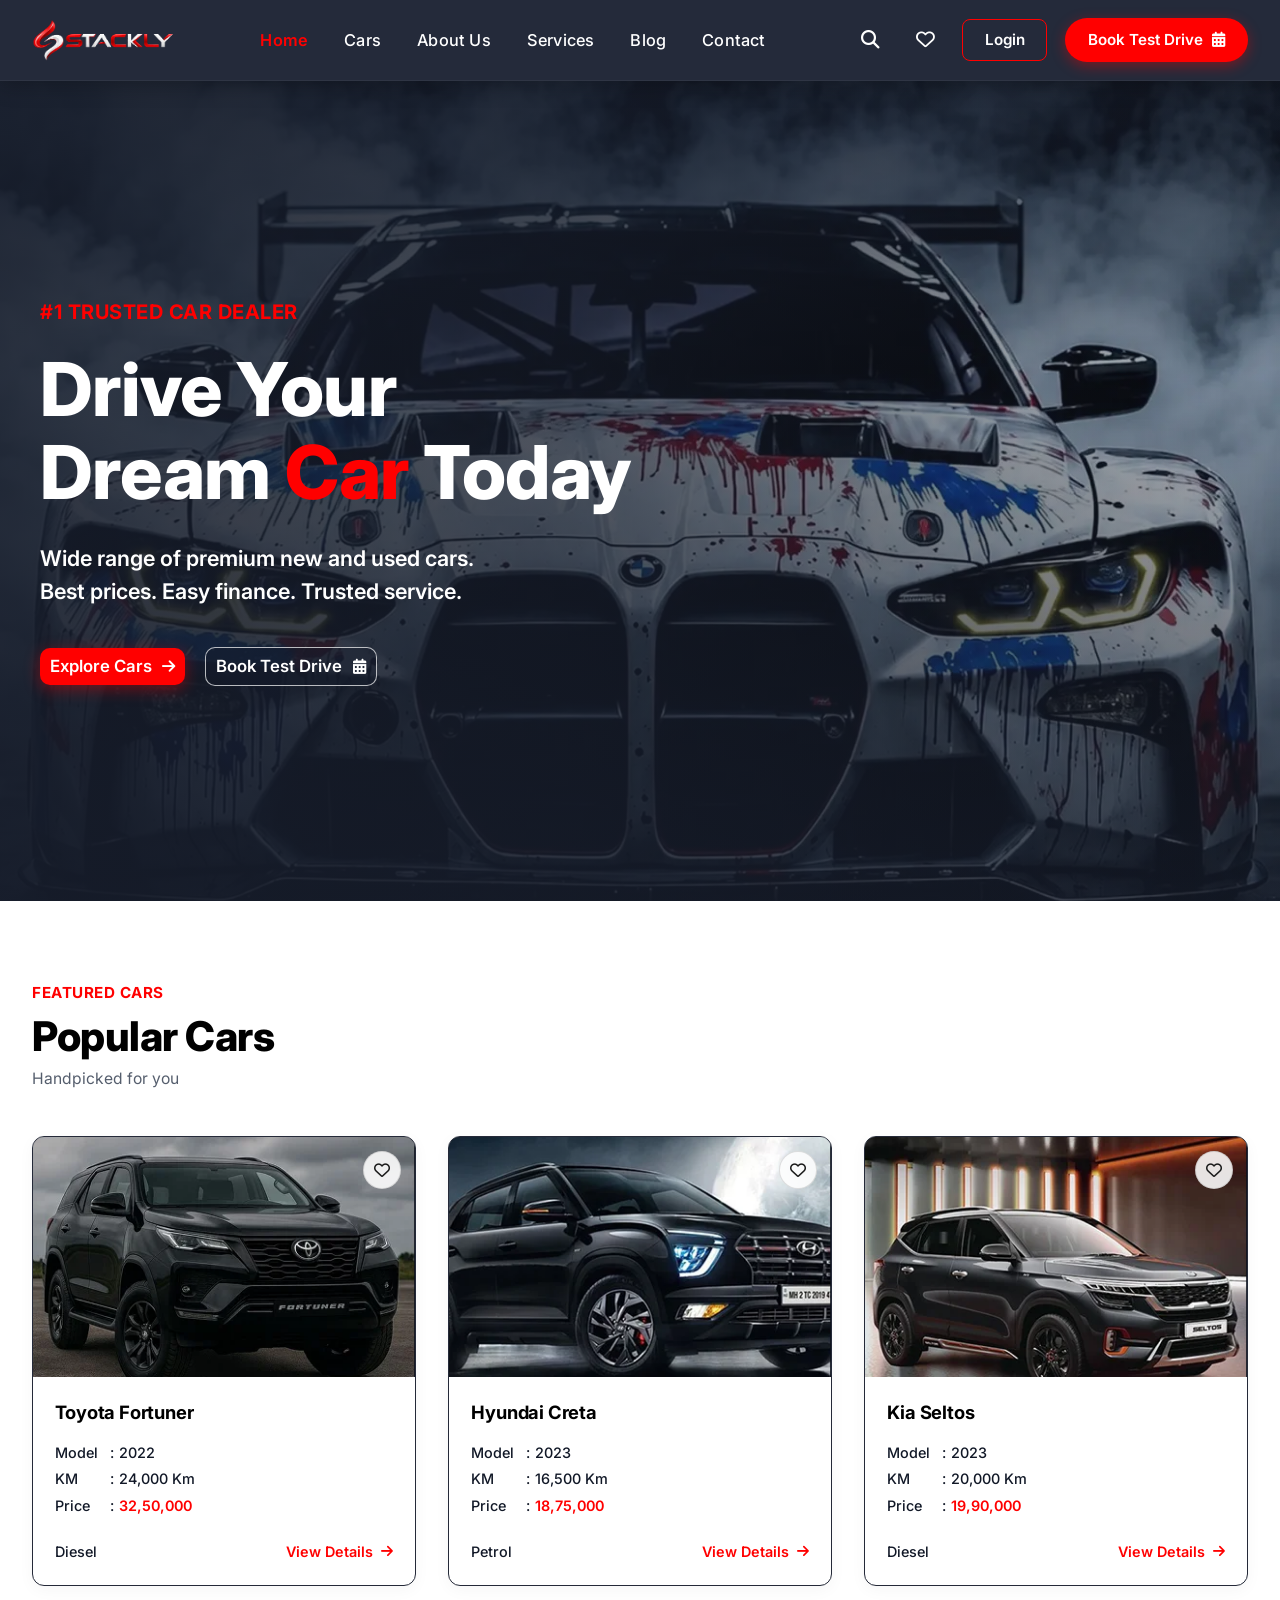
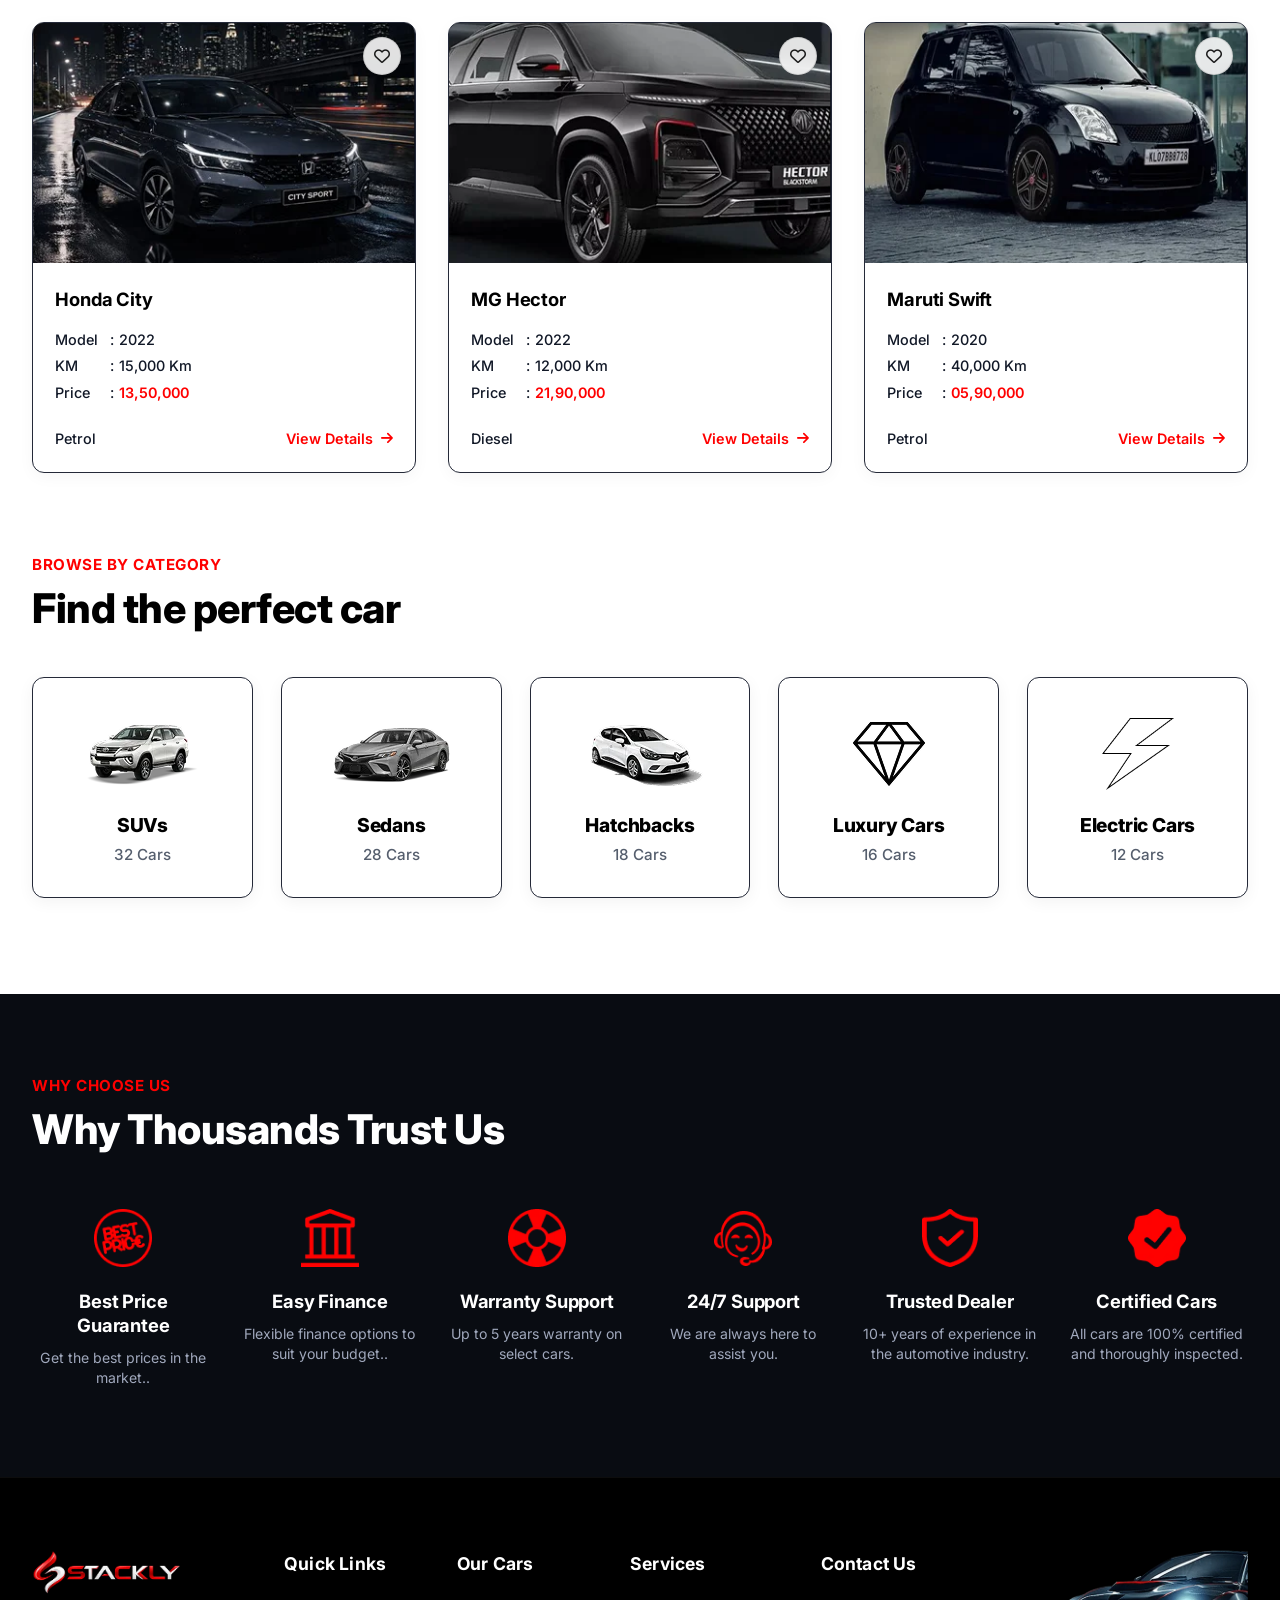
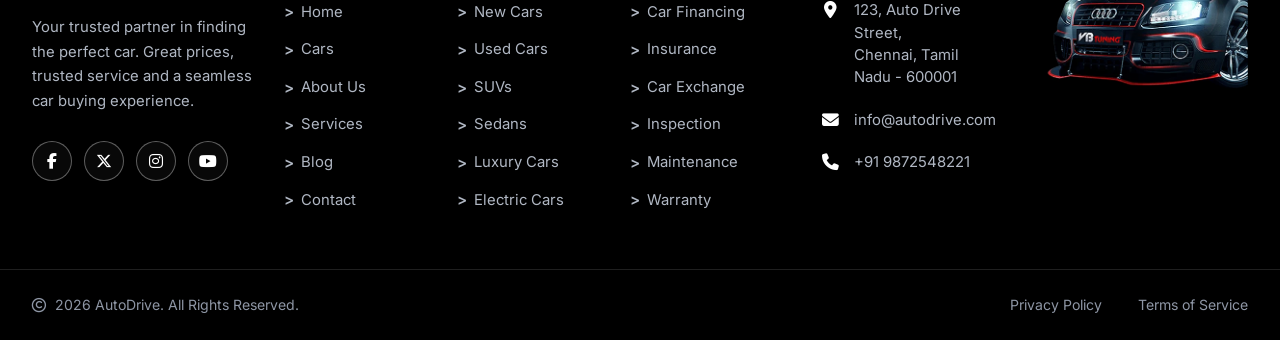
==== index.html @ cdbee38a "first commit" ====
<!doctype html>
<html lang="en">
  <head>
    <meta charset="UTF-8" />
    <meta name="viewport" content="width=device-width, initial-scale=1.0" />
    <title>Stackly Motors - Premium Automotive Dealership</title>
    <!-- Favicon -->
    <link rel="icon" type="image/webp" href="assets/images/stackly-logo.webp" />
    <!-- Google Fonts (Inter) -->
    <link rel="preconnect" href="https://fonts.googleapis.com" />
    <link rel="preconnect" href="https://fonts.gstatic.com" crossorigin />
    <link
      href="https://fonts.googleapis.com/css2?family=Inter:wght@300;400;500;600;700;800;900&display=swap"
      rel="stylesheet"
    />
    <!-- Font Awesome Icons -->
    <link
      rel="stylesheet"
      href="https://cdnjs.cloudflare.com/ajax/libs/font-awesome/6.7.2/css/all.min.css"
    />
    <!-- Stylesheet -->
    <link rel="stylesheet" href="assets/css/styles.css" />
  </head>
  <body data-page="home">
    <!-- Header Component Placeholder -->
    <div id="header-placeholder"></div>

    <!-- Main Content -->
    <main>
      <!-- Hero Section -->
      <section class="hero-section" id="hero">
        <div class="hero-overlay"></div>
        <div class="hero-container">
          <div class="hero-content">
            <span class="hero-tagline">#1 TRUSTED CAR DEALER</span>
            <h1 class="hero-title">
              Drive Your<br />
              Dream <span class="highlight-red">Car</span> Today
            </h1>
            <p class="hero-description">
              Wide range of premium new and used cars.<br />
              Best prices. Easy finance. Trusted service.
            </p>
            <div class="hero-actions">
              <a href="pages/cars.html" class="btn btn-hero-primary">
                <span>Explore Cars</span>
                <i class="fa-solid fa-arrow-right btn-arrow-icon"></i>
              </a>
              <a href="pages/contact.html" class="btn btn-hero-secondary">
                <span>Book Test Drive</span>
                <i class="fa-solid fa-calendar-days btn-calendar-icon"></i>
              </a>
            </div>
          </div>
        </div>
      </section>

      <!-- Popular Cars Section -->
      <section class="popular-cars-section" id="popular-cars">
        <div class="popular-cars-container">
          <div class="section-header">
            <span class="section-badge">FEATURED CARS</span>
            <h2 class="section-heading">Popular Cars</h2>
            <p class="section-subtext">Handpicked for you</p>
          </div>

          <div class="cars-grid">
            <!-- Card 1: Toyota Fortuner -->
            <article class="car-card">
              <div class="car-card-img-wrap">
                <img
                  src="assets/images/home/home-featured-cars-1.webp"
                  alt="Toyota Fortuner"
                  class="car-img"
                  loading="lazy"
                />
                <button
                  type="button"
                  class="wishlist-toggle-btn"
                  aria-label="Add Toyota Fortuner to wishlist"
                >
                  <i class="fa-regular fa-heart"></i>
                </button>
              </div>
              <div class="car-card-body">
                <h3 class="car-title">Toyota Fortuner</h3>
                <div class="car-specs">
                  <div class="spec-row">
                    <span class="spec-label">Model</span>
                    <span class="spec-colon">:</span>
                    <span class="spec-value">2022</span>
                  </div>
                  <div class="spec-row">
                    <span class="spec-label">KM</span>
                    <span class="spec-colon">:</span>
                    <span class="spec-value">24,000 Km</span>
                  </div>
                  <div class="spec-row">
                    <span class="spec-label">Price</span>
                    <span class="spec-colon">:</span>
                    <span class="spec-value price-highlight">32,50,000</span>
                  </div>
                </div>
                <div class="car-card-footer">
                  <span class="fuel-type">Diesel</span>
                  <a href="pages/cars.html" class="view-details-link">
                    <span>View Details</span>
                    <i class="fa-solid fa-arrow-right"></i>
                  </a>
                </div>
              </div>
            </article>

            <!-- Card 2: Hyundai Creta -->
            <article class="car-card">
              <div class="car-card-img-wrap">
                <img
                  src="assets/images/home/home-featured-cars-2.webp"
                  alt="Hyundai Creta"
                  class="car-img"
                  loading="lazy"
                />
                <button
                  type="button"
                  class="wishlist-toggle-btn"
                  aria-label="Add Hyundai Creta to wishlist"
                >
                  <i class="fa-regular fa-heart"></i>
                </button>
              </div>
              <div class="car-card-body">
                <h3 class="car-title">Hyundai Creta</h3>
                <div class="car-specs">
                  <div class="spec-row">
                    <span class="spec-label">Model</span>
                    <span class="spec-colon">:</span>
                    <span class="spec-value">2023</span>
                  </div>
                  <div class="spec-row">
                    <span class="spec-label">KM</span>
                    <span class="spec-colon">:</span>
                    <span class="spec-value">16,500 Km</span>
                  </div>
                  <div class="spec-row">
                    <span class="spec-label">Price</span>
                    <span class="spec-colon">:</span>
                    <span class="spec-value price-highlight">18,75,000</span>
                  </div>
                </div>
                <div class="car-card-footer">
                  <span class="fuel-type">Petrol</span>
                  <a href="pages/cars.html" class="view-details-link">
                    <span>View Details</span>
                    <i class="fa-solid fa-arrow-right"></i>
                  </a>
                </div>
              </div>
            </article>

            <!-- Card 3: Kia Seltos -->
            <article class="car-card">
              <div class="car-card-img-wrap">
                <img
                  src="assets/images/home/home-featured-cars-3.webp"
                  alt="Kia Seltos"
                  class="car-img"
                  loading="lazy"
                />
                <button
                  type="button"
                  class="wishlist-toggle-btn"
                  aria-label="Add Kia Seltos to wishlist"
                >
                  <i class="fa-regular fa-heart"></i>
                </button>
              </div>
              <div class="car-card-body">
                <h3 class="car-title">Kia Seltos</h3>
                <div class="car-specs">
                  <div class="spec-row">
                    <span class="spec-label">Model</span>
                    <span class="spec-colon">:</span>
                    <span class="spec-value">2023</span>
                  </div>
                  <div class="spec-row">
                    <span class="spec-label">KM</span>
                    <span class="spec-colon">:</span>
                    <span class="spec-value">20,000 Km</span>
                  </div>
                  <div class="spec-row">
                    <span class="spec-label">Price</span>
                    <span class="spec-colon">:</span>
                    <span class="spec-value price-highlight">19,90,000</span>
                  </div>
                </div>
                <div class="car-card-footer">
                  <span class="fuel-type">Diesel</span>
                  <a href="pages/cars.html" class="view-details-link">
                    <span>View Details</span>
                    <i class="fa-solid fa-arrow-right"></i>
                  </a>
                </div>
              </div>
            </article>

            <!-- Card 4: Honda City -->
            <article class="car-card">
              <div class="car-card-img-wrap">
                <img
                  src="assets/images/home/home-featured-cars-4.webp"
                  alt="Honda City"
                  class="car-img"
                  loading="lazy"
                />
                <button
                  type="button"
                  class="wishlist-toggle-btn"
                  aria-label="Add Honda City to wishlist"
                >
                  <i class="fa-regular fa-heart"></i>
                </button>
              </div>
              <div class="car-card-body">
                <h3 class="car-title">Honda City</h3>
                <div class="car-specs">
                  <div class="spec-row">
                    <span class="spec-label">Model</span>
                    <span class="spec-colon">:</span>
                    <span class="spec-value">2022</span>
                  </div>
                  <div class="spec-row">
                    <span class="spec-label">KM</span>
                    <span class="spec-colon">:</span>
                    <span class="spec-value">15,000 Km</span>
                  </div>
                  <div class="spec-row">
                    <span class="spec-label">Price</span>
                    <span class="spec-colon">:</span>
                    <span class="spec-value price-highlight">13,50,000</span>
                  </div>
                </div>
                <div class="car-card-footer">
                  <span class="fuel-type">Petrol</span>
                  <a href="pages/cars.html" class="view-details-link">
                    <span>View Details</span>
                    <i class="fa-solid fa-arrow-right"></i>
                  </a>
                </div>
              </div>
            </article>

            <!-- Card 5: MG Hector -->
            <article class="car-card">
              <div class="car-card-img-wrap">
                <img
                  src="assets/images/home/home-featured-cars-5.webp"
                  alt="MG Hector"
                  class="car-img"
                  loading="lazy"
                />
                <button
                  type="button"
                  class="wishlist-toggle-btn"
                  aria-label="Add MG Hector to wishlist"
                >
                  <i class="fa-regular fa-heart"></i>
                </button>
              </div>
              <div class="car-card-body">
                <h3 class="car-title">MG Hector</h3>
                <div class="car-specs">
                  <div class="spec-row">
                    <span class="spec-label">Model</span>
                    <span class="spec-colon">:</span>
                    <span class="spec-value">2022</span>
                  </div>
                  <div class="spec-row">
                    <span class="spec-label">KM</span>
                    <span class="spec-colon">:</span>
                    <span class="spec-value">12,000 Km</span>
                  </div>
                  <div class="spec-row">
                    <span class="spec-label">Price</span>
                    <span class="spec-colon">:</span>
                    <span class="spec-value price-highlight">21,90,000</span>
                  </div>
                </div>
                <div class="car-card-footer">
                  <span class="fuel-type">Diesel</span>
                  <a href="pages/cars.html" class="view-details-link">
                    <span>View Details</span>
                    <i class="fa-solid fa-arrow-right"></i>
                  </a>
                </div>
              </div>
            </article>

            <!-- Card 6: Maruti Swift -->
            <article class="car-card">
              <div class="car-card-img-wrap">
                <img
                  src="assets/images/home/home-featured-cars-6.webp"
                  alt="Maruti Swift"
                  class="car-img"
                  loading="lazy"
                />
                <button
                  type="button"
                  class="wishlist-toggle-btn"
                  aria-label="Add Maruti Swift to wishlist"
                >
                  <i class="fa-regular fa-heart"></i>
                </button>
              </div>
              <div class="car-card-body">
                <h3 class="car-title">Maruti Swift</h3>
                <div class="car-specs">
                  <div class="spec-row">
                    <span class="spec-label">Model</span>
                    <span class="spec-colon">:</span>
                    <span class="spec-value">2020</span>
                  </div>
                  <div class="spec-row">
                    <span class="spec-label">KM</span>
                    <span class="spec-colon">:</span>
                    <span class="spec-value">40,000 Km</span>
                  </div>
                  <div class="spec-row">
                    <span class="spec-label">Price</span>
                    <span class="spec-colon">:</span>
                    <span class="spec-value price-highlight">05,90,000</span>
                  </div>
                </div>
                <div class="car-card-footer">
                  <span class="fuel-type">Petrol</span>
                  <a href="pages/cars.html" class="view-details-link">
                    <span>View Details</span>
                    <i class="fa-solid fa-arrow-right"></i>
                  </a>
                </div>
              </div>
            </article>
          </div>
        </div>
      </section>

      <!-- Browse By Category Section -->
      <section class="categories-section" id="categories">
        <div class="categories-container">
          <div class="section-header">
            <span class="section-badge">BROWSE BY CATEGORY</span>
            <h2 class="section-heading">Find the perfect car</h2>
          </div>

          <div class="categories-grid">
            <!-- Category 1: SUVs -->
            <a href="pages/cars.html" class="category-card">
              <div class="category-img-wrap">
                <img
                  src="assets/images/home/home-browse-by-category-1.webp"
                  alt="SUVs"
                  class="category-img"
                  loading="lazy"
                />
              </div>
              <h3 class="category-name">SUVs</h3>
              <span class="category-count">32 Cars</span>
            </a>

            <!-- Category 2: Sedans -->
            <a href="pages/cars.html" class="category-card">
              <div class="category-img-wrap">
                <img
                  src="assets/images/home/home-browse-by-category-2.webp"
                  alt="Sedans"
                  class="category-img"
                  loading="lazy"
                />
              </div>
              <h3 class="category-name">Sedans</h3>
              <span class="category-count">28 Cars</span>
            </a>

            <!-- Category 3: Hatchbacks -->
            <a href="pages/cars.html" class="category-card">
              <div class="category-img-wrap">
                <img
                  src="assets/images/home/home-browse-by-category-3.webp"
                  alt="Hatchbacks"
                  class="category-img"
                  loading="lazy"
                />
              </div>
              <h3 class="category-name">Hatchbacks</h3>
              <span class="category-count">18 Cars</span>
            </a>

            <!-- Category 4: Luxury Cars -->
            <a href="pages/cars.html" class="category-card">
              <div class="category-img-wrap">
                <img
                  src="assets/images/home/home-browse-by-category-4.webp"
                  alt="Luxury Cars"
                  class="category-img"
                  loading="lazy"
                />
              </div>
              <h3 class="category-name">Luxury Cars</h3>
              <span class="category-count">16 Cars</span>
            </a>

            <!-- Category 5: Electric Cars -->
            <a href="pages/cars.html" class="category-card">
              <div class="category-img-wrap">
                <img
                  src="assets/images/home/home-browse-by-category-5.webp"
                  alt="Electric Cars"
                  class="category-img"
                  loading="lazy"
                />
              </div>
              <h3 class="category-name">Electric Cars</h3>
              <span class="category-count">12 Cars</span>
            </a>
          </div>
        </div>
      </section>

      <!-- Why Choose Us Section -->
      <section class="why-choose-us-section" id="why-choose-us">
        <div class="why-choose-us-container">
          <div class="section-header why-choose-header">
            <span class="section-badge-red">WHY CHOOSE US</span>
            <h2 class="section-heading-white">Why Thousands Trust Us</h2>
          </div>

          <div class="why-choose-grid">
            <!-- Feature 1: Best Price Guarantee -->
            <div class="why-choose-card">
              <div class="why-choose-icon-wrap">
                <img
                  src="assets/images/home/home-why-choose-us-1.webp"
                  alt="Best Price Guarantee"
                  class="why-choose-icon"
                  loading="lazy"
                />
              </div>
              <h3 class="why-choose-title">Best Price Guarantee</h3>
              <p class="why-choose-desc">Get the best prices in the market..</p>
            </div>

            <!-- Feature 2: Easy Finance -->
            <div class="why-choose-card">
              <div class="why-choose-icon-wrap">
                <img
                  src="assets/images/home/home-why-choose-us-2.webp"
                  alt="Easy Finance"
                  class="why-choose-icon"
                  loading="lazy"
                />
              </div>
              <h3 class="why-choose-title">Easy Finance</h3>
              <p class="why-choose-desc">
                Flexible finance options to suit your budget..
              </p>
            </div>

            <!-- Feature 3: Warranty Support -->
            <div class="why-choose-card">
              <div class="why-choose-icon-wrap">
                <img
                  src="assets/images/home/home-why-choose-us-3.webp"
                  alt="Warranty Support"
                  class="why-choose-icon"
                  loading="lazy"
                />
              </div>
              <h3 class="why-choose-title">Warranty Support</h3>
              <p class="why-choose-desc">
                Up to 5 years warranty on select cars.
              </p>
            </div>

            <!-- Feature 4: 24/7 Support -->
            <div class="why-choose-card">
              <div class="why-choose-icon-wrap">
                <img
                  src="assets/images/home/home-why-choose-us-4.webp"
                  alt="24/7 Support"
                  class="why-choose-icon"
                  loading="lazy"
                />
              </div>
              <h3 class="why-choose-title">24/7 Support</h3>
              <p class="why-choose-desc">We are always here to assist you.</p>
            </div>

            <!-- Feature 5: Trusted Dealer -->
            <div class="why-choose-card">
              <div class="why-choose-icon-wrap">
                <img
                  src="assets/images/home/home-why-choose-us-5.webp"
                  alt="Trusted Dealer"
                  class="why-choose-icon"
                  loading="lazy"
                />
              </div>
              <h3 class="why-choose-title">Trusted Dealer</h3>
              <p class="why-choose-desc">
                10+ years of experience in the automotive industry.
              </p>
            </div>

            <!-- Feature 6: Certified Cars -->
            <div class="why-choose-card">
              <div class="why-choose-icon-wrap">
                <img
                  src="assets/images/home/home-why-choose-us-6.webp"
                  alt="Certified Cars"
                  class="why-choose-icon"
                  loading="lazy"
                />
              </div>
              <h3 class="why-choose-title">Certified Cars</h3>
              <p class="why-choose-desc">
                All cars are 100% certified and thoroughly inspected.
              </p>
            </div>
          </div>
        </div>
      </section>
    </main>

    <!-- Footer Component Placeholder -->
    <div id="footer-placeholder"></div>

    <!-- Master Script -->
    <script src="assets/js/script.js"></script>
  </body>
</html>
---- assets/css/styles.css ----
@import url("https://fonts.googleapis.com/css2?family=Inter:wght@300;400;500;600;700;800;900&display=swap");
@import url("https://cdnjs.cloudflare.com/ajax/libs/font-awesome/6.7.2/css/all.min.css");

:root {
  --primary-red: #ff0000;
  --primary-red-hover: #e00000;
  --primary-red-glow: rgba(255, 0, 0, 0.4);
  --dark-blue: #242a3a;
  --dark-blue-deep: #191f2c;
  --dark-blue-light: #2e3549;
  --footer-bg: #000000;
  --text-white: #ffffff;
  --text-muted: #a0a8bc;
  --border-color: rgba(255, 255, 255, 0.1);
  --font-primary:
    "Inter", system-ui, -apple-system, BlinkMacSystemFont, "Segoe UI", Roboto,
    sans-serif;
  --header-height: 80px;
  --transition-speed: 0.25s;
  --container-max-width: 1440px;
}

/* --------------------------------------------------------------------------
   RESET & BASE STYLES
   -------------------------------------------------------------------------- */
*,
*::before,
*::after {
  margin: 0;
  padding: 0;
  box-sizing: border-box;
}

html {
  font-size: 16px;
  scroll-behavior: smooth;
}

body {
  font-family: var(--font-primary);
  background-color: var(--dark-blue);
  color: var(--text-white);
  line-height: 1.6;
  min-height: 100vh;
  display: flex;
  flex-direction: column;
  overflow-x: hidden;
  -webkit-font-smoothing: antialiased;
  -moz-osx-font-smoothing: grayscale;
}

main {
  flex: 1 0 auto;
}

a {
  text-decoration: none;
  color: inherit;
  transition:
    color var(--transition-speed) ease,
    background-color var(--transition-speed) ease,
    border-color var(--transition-speed) ease;
}

ul {
  list-style: none;
}

button {
  font-family: inherit;
  cursor: pointer;
  border: none;
  outline: none;
  background: transparent;
}

img {
  max-width: 100%;
  height: auto;
  display: block;
}

/* --------------------------------------------------------------------------
   HEADER COMPONENT
   -------------------------------------------------------------------------- */
.site-header {
  width: 100%;
  background-color: var(--dark-blue);
  position: sticky;
  top: 0;
  z-index: 1000;
  box-shadow: 0 4px 20px rgba(0, 0, 0, 0.25);
  border-bottom: 1px solid rgba(255, 255, 255, 0.05);
}

.header-container {
  max-width: var(--container-max-width);
  margin: 0 auto;
  height: var(--header-height);
  display: flex;
  align-items: center;
  justify-content: space-between;
  padding: 0 2rem;
  gap: 1.5rem;
}

/* Logo */
.header-logo {
  display: flex;
  align-items: center;
  flex-shrink: 0;
  transition: transform var(--transition-speed) ease;
}

.header-logo:hover {
  transform: scale(1.02);
}

.logo-img {
  height: 42px;
  width: auto;
  object-fit: contain;
}

/* Navigation Links */
.header-nav {
  display: flex;
  align-items: center;
  justify-content: center;
  flex: 1;
}

.nav-list {
  display: flex;
  align-items: center;
  gap: 2.25rem;
}

.nav-link {
  font-size: 1.02rem;
  font-weight: 500;
  color: var(--text-white);
  position: relative;
  padding: 0.5rem 0;
  letter-spacing: 0.2px;
}

.nav-link:hover {
  color: var(--primary-red);
}

.nav-link.active {
  color: var(--primary-red);
  font-weight: 600;
}

/* Header Actions */
.header-actions {
  display: flex;
  align-items: center;
  gap: 1.1rem;
  flex-shrink: 0;
}

/* Icon Buttons (Search & Wishlist) */
.action-icon-btn {
  display: inline-flex;
  align-items: center;
  justify-content: center;
  width: 38px;
  height: 38px;
  font-size: 1.15rem;
  color: var(--text-white);
  border-radius: 50%;
  transition:
    color var(--transition-speed) ease,
    transform var(--transition-speed) ease;
}

.action-icon-btn:hover {
  color: var(--primary-red);
  transform: translateY(-1px);
}

/* Common Buttons */
.btn {
  display: inline-flex;
  align-items: center;
  justify-content: center;
  font-size: 0.95rem;
  font-weight: 600;
  border-radius: 8px;
  padding: 0.55rem 1.4rem;
  transition: all var(--transition-speed) ease;
  white-space: nowrap;
}

/* Outline Login Button */
.btn-outline-login {
  color: var(--text-white);
  background: transparent;
  border: 1.5px solid var(--primary-red);
  border-radius: 8px;
  padding: 0.5rem 1.35rem;
}

.btn-outline-login:hover {
  background-color: var(--primary-red);
  color: var(--text-white);
  box-shadow: 0 4px 14px var(--primary-red-glow);
  transform: translateY(-1px);
}

/* Primary Book Test Drive Button in Header */
.btn-primary-drive {
  background-color: var(--primary-red);
  color: var(--text-white);
  border-radius: 50px;
  padding: 0.62rem 1.45rem;
  gap: 0.55rem;
  box-shadow: 0 4px 14px var(--primary-red-glow);
}

.btn-primary-drive:hover {
  background-color: var(--primary-red-hover);
  box-shadow: 0 6px 18px var(--primary-red-glow);
  transform: translateY(-1px);
}

.btn-calendar-icon,
.btn-arrow-icon {
  flex-shrink: 0;
  display: inline-flex;
  align-items: center;
  justify-content: center;
  font-size: 0.95rem;
  line-height: 1;
  transition: transform var(--transition-speed) ease;
}

/* Mobile Menu Hamburger Toggle */
.mobile-menu-toggle {
  display: none;
  flex-direction: column;
  justify-content: space-between;
  width: 28px;
  height: 20px;
  cursor: pointer;
  z-index: 1001;
}

.mobile-menu-toggle .bar {
  width: 100%;
  height: 3px;
  background-color: var(--text-white);
  border-radius: 3px;
  transition: all var(--transition-speed) ease;
}

.mobile-menu-toggle.active .bar:nth-child(1) {
  transform: translateY(8.5px) rotate(45deg);
  background-color: var(--primary-red);
}

.mobile-menu-toggle.active .bar:nth-child(2) {
  opacity: 0;
}

.mobile-menu-toggle.active .bar:nth-child(3) {
  transform: translateY(-8.5px) rotate(-45deg);
  background-color: var(--primary-red);
}

/* --------------------------------------------------------------------------
   HERO SECTION
   -------------------------------------------------------------------------- */
.hero-section {
  position: relative;
  min-height: calc(100vh - var(--header-height));
  display: flex;
  align-items: center;
  background-image: url("../images/home/home-hero-banner-image.webp");
  background-size: cover;
  background-position: center center;
  background-repeat: no-repeat;
  padding: 4.5rem 0;
  overflow: hidden;
}

.hero-overlay {
  position: absolute;
  top: 0;
  left: 0;
  width: 100%;
  height: 100%;
  background:
    linear-gradient(
      90deg,
      rgba(22, 28, 42, 0.88) 0%,
      rgba(22, 28, 42, 0.72) 45%,
      rgba(22, 28, 42, 0.45) 75%,
      rgba(22, 28, 42, 0.3) 100%
    ),
    linear-gradient(
      180deg,
      rgba(22, 28, 42, 0.65) 0%,
      transparent 35%,
      rgba(22, 28, 42, 0.7) 100%
    );
  pointer-events: none;
  z-index: 1;
}

.hero-container {
  max-width: var(--container-max-width);
  margin: 0 auto;
  padding: 0 2.5rem;
  width: 100%;
  position: relative;
  z-index: 2;
}

.hero-content {
  max-width: 780px;
  display: flex;
  flex-direction: column;
  align-items: flex-start;
}

.hero-tagline {
  display: inline-block;
  color: var(--primary-red);
  font-size: 20px;
  font-weight: 700;
  letter-spacing: 0.5px;
  text-transform: uppercase;
  margin-bottom: 1.25rem;
}

.hero-title {
  font-size: clamp(2.8rem, 5.8vw, 4.85rem);
  font-weight: 800;
  line-height: 1.12;
  color: var(--text-white);
  margin-bottom: 1.75rem;
  letter-spacing: -0.5px;
}

.hero-title .highlight-red {
  color: var(--primary-red);
}

.hero-description {
  font-size: clamp(1.1rem, 1.8vw, 1.35rem);
  font-weight: 600;
  color: var(--text-white);
  line-height: 1.5;
  margin-bottom: 2.5rem;
}

.hero-actions {
  display: flex;
  align-items: center;
  flex-wrap: wrap;
  gap: 1.25rem;
}

/* Hero Action Buttons */
.btn-hero-primary {
  background-color: var(--primary-red);
  color: var(--text-white);
  border-radius: 10px;
  padding: 5px 10px;
  font-size: 1.05rem;
  font-weight: 600;
  gap: 0.65rem;
  box-shadow: 0 4px 16px var(--primary-red-glow);
  transition: all var(--transition-speed) ease;
}

.btn-hero-primary:hover {
  background-color: var(--primary-red-hover);
  box-shadow: 0 6px 22px var(--primary-red-glow);
  transform: translateY(-2px);
}

.btn-hero-secondary {
  background-color: rgba(22, 28, 42, 0.45);
  color: var(--text-white);
  border: 1.5px solid rgba(255, 255, 255, 0.7);
  border-radius: 10px;
  padding: 5px 10px;
  font-size: 1.05rem;
  font-weight: 600;
  gap: 0.65rem;
  transition: all var(--transition-speed) ease;
}

.btn-hero-secondary:hover {
  background-color: rgba(255, 255, 255, 0.12);
  border-color: var(--text-white);
  transform: translateY(-2px);
  box-shadow: 0 4px 18px rgba(0, 0, 0, 0.35);
}

.btn-hero-primary:hover .btn-arrow-icon {
  transform: translateX(3px);
}

.btn-hero-secondary:hover .btn-calendar-icon {
  transform: scale(1.08);
}

/* --------------------------------------------------------------------------
   POPULAR CARS (FEATURED) SECTION
   -------------------------------------------------------------------------- */
.popular-cars-section {
  width: 100%;
  background-color: #ffffff;
  color: #111827;
  padding: 5rem 0 3.5rem;
  position: relative;
}

.popular-cars-container {
  max-width: var(--container-max-width);
  margin: 0 auto;
  padding: 0 2rem;
  width: 100%;
}

.section-header {
  margin-bottom: 2.75rem;
}

.section-badge {
  display: block;
  color: var(--primary-red);
  font-size: 0.95rem;
  font-weight: 700;
  letter-spacing: 0.5px;
  text-transform: uppercase;
  margin-bottom: 0.4rem;
}

.section-heading {
  font-size: clamp(2rem, 3.2vw, 2.65rem);
  font-weight: 800;
  color: #000000;
  line-height: 1.2;
  margin-bottom: 0.35rem;
  letter-spacing: -0.5px;
}

.section-subtext {
  font-size: 0.98rem;
  color: #555e6d;
  font-weight: 400;
}

/* Cars Grid */
.cars-grid {
  display: grid;
  grid-template-columns: repeat(3, 1fr);
  gap: 2.25rem 2rem;
  align-items: stretch;
}

/* Car Card */
.car-card {
  background-color: #ffffff;
  border: 1px solid #242938;
  border-radius: 12px;
  overflow: hidden;
  display: flex;
  flex-direction: column;
  box-shadow: 0 4px 16px rgba(0, 0, 0, 0.04);
  transition:
    transform var(--transition-speed) ease,
    box-shadow var(--transition-speed) ease,
    border-color var(--transition-speed) ease;
}

.car-card:hover {
  transform: translateY(-4px);
  box-shadow: 0 14px 30px rgba(0, 0, 0, 0.12);
  border-color: #000000;
}

/* Card Image Wrapper */
.car-card-img-wrap {
  position: relative;
  width: 100%;
  height: 240px;
  background-color: #0d121d;
  overflow: hidden;
}

.car-img {
  width: 100%;
  height: 100%;
  object-fit: cover;
  transition: transform 0.45s ease;
}

.car-card:hover .car-img {
  transform: scale(1.04);
}

/* Wishlist Toggle Button */
.wishlist-toggle-btn {
  position: absolute;
  top: 14px;
  right: 14px;
  width: 38px;
  height: 38px;
  border-radius: 50%;
  background: rgba(255, 255, 255, 0.88);
  backdrop-filter: blur(6px);
  -webkit-backdrop-filter: blur(6px);
  border: 1px solid rgba(0, 0, 0, 0.12);
  color: #1a1a1a;
  display: inline-flex;
  align-items: center;
  justify-content: center;
  font-size: 1rem;
  cursor: pointer;
  z-index: 5;
  transition: all var(--transition-speed) ease;
}

.wishlist-toggle-btn:hover {
  background: #ffffff;
  color: var(--primary-red);
  transform: scale(1.1);
  box-shadow: 0 4px 12px rgba(0, 0, 0, 0.18);
}

.wishlist-toggle-btn.active {
  background: #ffffff;
  color: var(--primary-red);
}

.wishlist-toggle-btn.active i {
  font-weight: 900;
}

/* Card Body */
.car-card-body {
  padding: 1.35rem 1.4rem 1.4rem;
  display: flex;
  flex-direction: column;
  flex: 1;
}

.car-title {
  font-size: 1.15rem;
  font-weight: 700;
  color: #000000;
  margin-bottom: 0.95rem;
  letter-spacing: -0.2px;
}

/* Car Specs List */
.car-specs {
  display: flex;
  flex-direction: column;
  gap: 0.4rem;
  margin-bottom: 1.15rem;
}

.spec-row {
  display: grid;
  grid-template-columns: 50px 14px 1fr;
  align-items: center;
  font-size: 0.9rem;
  line-height: 1.4;
}

.spec-label {
  color: #111827;
  font-weight: 500;
}

.spec-colon {
  color: #111827;
  font-weight: 500;
  text-align: center;
}

.spec-value {
  color: #111827;
  font-weight: 500;
}

.spec-value.price-highlight {
  color: var(--primary-red);
  font-weight: 600;
}

/* Card Footer (Fuel & Details Link) */
.car-card-footer {
  margin-top: auto;
  display: flex;
  align-items: center;
  justify-content: space-between;
  padding-top: 0.35rem;
}

.fuel-type {
  font-size: 0.9rem;
  font-weight: 500;
  color: #111827;
}

.view-details-link {
  display: inline-flex;
  align-items: center;
  gap: 0.45rem;
  color: var(--primary-red);
  font-size: 0.9rem;
  font-weight: 600;
  transition: all var(--transition-speed) ease;
}

.view-details-link i {
  font-size: 0.85rem;
  transition: transform var(--transition-speed) ease;
}

.view-details-link:hover {
  color: var(--primary-red-hover);
}

.view-details-link:hover i {
  transform: translateX(3px);
}

/* --------------------------------------------------------------------------
   BROWSE BY CATEGORY SECTION
   -------------------------------------------------------------------------- */
.categories-section {
  width: 100%;
  background-color: #ffffff;
  color: #111827;
  padding: 1.5rem 0 6rem;
  position: relative;
}

.categories-container {
  max-width: var(--container-max-width);
  margin: 0 auto;
  padding: 0 2rem;
  width: 100%;
}

.categories-grid {
  display: grid;
  grid-template-columns: repeat(5, 1fr);
  gap: 1.75rem;
  align-items: stretch;
}

.category-card {
  background-color: #ffffff;
  border: 1.5px solid #242938;
  border-radius: 12px;
  padding: 2.25rem 1.25rem 1.85rem;
  display: flex;
  flex-direction: column;
  align-items: center;
  justify-content: center;
  text-align: center;
  box-shadow: 0 4px 16px rgba(0, 0, 0, 0.05);
  transition:
    transform var(--transition-speed) ease,
    box-shadow var(--transition-speed) ease,
    border-color var(--transition-speed) ease;
  cursor: pointer;
  text-decoration: none;
}

.category-card:hover {
  transform: translateY(-5px);
  box-shadow: 0 14px 28px rgba(0, 0, 0, 0.12);
  border-color: var(--primary-red);
}

.category-img-wrap {
  width: 100%;
  height: 80px;
  display: flex;
  align-items: center;
  justify-content: center;
  margin-bottom: 1.25rem;
}

.category-img {
  max-width: 100%;
  max-height: 100%;
  object-fit: contain;
  transition: transform 0.35s ease;
}

.category-card:hover .category-img {
  transform: scale(1.08);
}

.category-name {
  font-size: 1.2rem;
  font-weight: 800;
  color: #000000;
  margin-bottom: 0.35rem;
  letter-spacing: -0.2px;
  line-height: 1.2;
  transition: color var(--transition-speed) ease;
}

.category-card:hover .category-name {
  color: var(--primary-red);
}

.category-count {
  font-size: 0.95rem;
  font-weight: 500;
  color: #555e6d;
}

/* --------------------------------------------------------------------------
   WHY CHOOSE US SECTION
   -------------------------------------------------------------------------- */
.why-choose-us-section {
  width: 100%;
  background-color: #090c12;
  color: var(--text-white);
  padding: 5rem 0 5.5rem;
  position: relative;
}

.why-choose-us-container {
  max-width: var(--container-max-width);
  margin: 0 auto;
  padding: 0 2rem;
  width: 100%;
}

.why-choose-header {
  margin-bottom: 3.25rem;
}

.section-badge-red {
  display: block;
  color: var(--primary-red);
  font-size: 0.95rem;
  font-weight: 700;
  letter-spacing: 0.5px;
  text-transform: uppercase;
  margin-bottom: 0.45rem;
}

.section-heading-white {
  font-size: clamp(2rem, 3.2vw, 2.65rem);
  font-weight: 800;
  color: #ffffff;
  line-height: 1.2;
  margin-bottom: 0.35rem;
  letter-spacing: -0.5px;
}

.why-choose-grid {
  display: grid;
  grid-template-columns: repeat(6, 1fr);
  gap: 2rem 1.5rem;
  align-items: flex-start;
}

.why-choose-card {
  display: flex;
  flex-direction: column;
  align-items: center;
  text-align: center;
  transition: transform var(--transition-speed) ease;
}

.why-choose-card:hover {
  transform: translateY(-4px);
}

.why-choose-icon-wrap {
  width: 100%;
  height: 64px;
  display: flex;
  align-items: center;
  justify-content: center;
  margin-bottom: 1.25rem;
}

.why-choose-icon {
  max-width: 58px;
  max-height: 58px;
  object-fit: contain;
  transition: transform var(--transition-speed) ease;
}

.why-choose-card:hover .why-choose-icon {
  transform: scale(1.08);
}

.why-choose-title {
  font-size: 1.15rem;
  font-weight: 700;
  color: #ffffff;
  margin-bottom: 0.6rem;
  line-height: 1.3;
  letter-spacing: -0.2px;
}

.why-choose-desc {
  font-size: 0.88rem;
  color: #a0a8bc;
  line-height: 1.45;
  max-width: 190px;
  margin: 0 auto;
}

/* --------------------------------------------------------------------------
   FOOTER COMPONENT
   -------------------------------------------------------------------------- */
.site-footer {
  width: 100%;
  background-color: var(--footer-bg);
  color: var(--text-white);
  position: relative;
  overflow: hidden;
  border-top: 1px solid rgba(255, 255, 255, 0.05);
}

.footer-main {
  padding: 4.5rem 0 3.5rem;
}

.footer-container {
  max-width: var(--container-max-width);
  margin: 0 auto;
  padding: 0 2rem;
  width: 100%;
}

.footer-grid {
  display: grid;
  grid-template-columns: 1.35fr 0.9fr 0.9fr 1fr 1.15fr 1.4fr;
  gap: 2rem;
  align-items: flex-start;
}

/* Footer Brand Column */
.footer-brand-col {
  display: flex;
  flex-direction: column;
}

.footer-logo {
  display: inline-block;
  margin-bottom: 1.35rem;
  transition: transform var(--transition-speed) ease;
}

.footer-logo:hover {
  transform: scale(1.02);
}

.footer-logo-img {
  height: 44px;
  width: auto;
  object-fit: contain;
}

.footer-brand-text {
  color: #b0b7c3;
  font-size: 0.93rem;
  line-height: 1.65;
  margin-bottom: 1.75rem;
  max-width: 280px;
}

/* Social Icon Buttons */
.footer-social-links {
  display: flex;
  align-items: center;
  gap: 0.75rem;
}

.social-icon-btn {
  width: 40px;
  height: 40px;
  border-radius: 50%;
  border: 1.5px solid rgba(255, 255, 255, 0.35);
  color: var(--text-white);
  display: inline-flex;
  align-items: center;
  justify-content: center;
  font-size: 1rem;
  background: rgba(255, 255, 255, 0.03);
  transition: all var(--transition-speed) ease;
}

.social-icon-btn:hover {
  background-color: var(--primary-red);
  border-color: var(--primary-red);
  color: var(--text-white);
  transform: translateY(-2px);
  box-shadow: 0 4px 14px var(--primary-red-glow);
}

/* Footer Column Titles */
.footer-title {
  color: var(--text-white);
  font-size: 1.1rem;
  font-weight: 700;
  margin-bottom: 1.35rem;
  letter-spacing: 0.2px;
}

/* Footer Navigation Links */
.footer-links {
  display: flex;
  flex-direction: column;
  gap: 0.75rem;
}

.footer-nav-link {
  color: #b0b7c3;
  font-size: 0.93rem;
  font-weight: 400;
  display: inline-flex;
  align-items: center;
  gap: 0.45rem;
  transition: all var(--transition-speed) ease;
}

.footer-nav-link .arrow {
  color: #b0b7c3;
  font-weight: 600;
  font-size: 0.95rem;
  transition:
    transform var(--transition-speed) ease,
    color var(--transition-speed) ease;
}

.footer-nav-link:hover {
  color: var(--text-white);
  transform: translateX(4px);
}

.footer-nav-link:hover .arrow {
  color: var(--primary-red);
}

/* Footer Contact Column */
.footer-contact-list {
  display: flex;
  flex-direction: column;
  gap: 1.25rem;
}

.contact-item {
  display: flex;
  align-items: flex-start;
  gap: 0.85rem;
  font-size: 0.93rem;
  color: #b0b7c3;
  line-height: 1.5;
}

.contact-icon {
  color: var(--text-white);
  flex-shrink: 0;
  margin-top: 3px;
  display: inline-flex;
  align-items: center;
  justify-content: center;
  font-size: 1.05rem;
  width: 20px;
}

.contact-text {
  color: #b0b7c3;
  font-size: 0.93rem;
}

.contact-link {
  transition: color var(--transition-speed) ease;
}

.contact-link:hover {
  color: var(--primary-red);
}

/* Footer Car Image Column */
.footer-car-col {
  display: flex;
  align-items: center;
  justify-content: flex-end;
  position: relative;
}

.footer-car-image {
  width: 100%;
  max-width: 330px;
  height: auto;
  object-fit: contain;
  filter: drop-shadow(0 10px 30px rgba(0, 0, 0, 0.7));
  pointer-events: none;
}

/* Footer Bottom Bar */
.footer-bottom {
  border-top: 1px solid rgba(255, 255, 255, 0.12);
  padding: 1.5rem 0;
  background-color: var(--footer-bg);
}

.footer-bottom-container {
  display: flex;
  align-items: center;
  justify-content: space-between;
  flex-wrap: wrap;
  gap: 1rem;
}

.footer-copyright {
  display: inline-flex;
  align-items: center;
  gap: 0.55rem;
  color: #8e96a5;
  font-size: 0.88rem;
}

.copyright-icon {
  color: #8e96a5;
  flex-shrink: 0;
  font-size: 0.92rem;
}

.footer-legal-links {
  display: flex;
  align-items: center;
  gap: 2.25rem;
}

.legal-link {
  color: #8e96a5;
  font-size: 0.88rem;
  transition: color var(--transition-speed) ease;
}

.legal-link:hover {
  color: var(--text-white);
}

/* --------------------------------------------------------------------------
   RESPONSIVE DESIGN (TABLET & MOBILE)
   -------------------------------------------------------------------------- */
@media (max-width: 1280px) {
  .footer-grid {
    grid-template-columns: 1.3fr 0.85fr 0.85fr 0.95fr 1.1fr 1.2fr;
    gap: 1.5rem;
  }
}

@media (max-width: 1100px) {
  .nav-list {
    gap: 1.4rem;
  }

  .header-container {
    padding: 0 1.25rem;
    gap: 1rem;
  }

  .btn-primary-drive {
    padding: 0.55rem 1.15rem;
    font-size: 0.9rem;
  }

  .cars-grid {
    grid-template-columns: repeat(2, 1fr);
    gap: 1.75rem 1.5rem;
  }

  .categories-grid {
    grid-template-columns: repeat(3, 1fr);
    gap: 1.35rem;
  }

  .why-choose-grid {
    grid-template-columns: repeat(3, 1fr);
    gap: 2.5rem 1.5rem;
  }

  .footer-grid {
    grid-template-columns: repeat(3, 1fr);
    gap: 2.5rem;
  }

  .footer-brand-col {
    grid-column: span 1;
  }

  .footer-car-col {
    grid-column: span 3;
    justify-content: center;
  }

  .footer-car-image {
    max-width: 320px;
  }
}

@media (max-width: 960px) {
  .mobile-menu-toggle {
    display: flex;
  }

  .header-nav {
    position: fixed;
    top: var(--header-height);
    left: 0;
    width: 100%;
    height: calc(100vh - var(--header-height));
    background-color: var(--dark-blue-deep);
    flex-direction: column;
    justify-content: flex-start;
    align-items: center;
    padding: 2.5rem 1.5rem;
    transform: translateY(-120%);
    transition: transform 0.35s ease-in-out;
    z-index: 999;
    box-shadow: 0 10px 30px rgba(0, 0, 0, 0.4);
    overflow-y: auto;
  }

  .header-nav.open {
    transform: translateY(0);
  }

  .nav-list {
    flex-direction: column;
    width: 100%;
    gap: 1.5rem;
    text-align: center;
  }

  .nav-link {
    font-size: 1.25rem;
    display: inline-block;
  }

  .hero-section {
    min-height: auto;
    padding: 5rem 0 6rem;
  }

  .hero-content {
    max-width: 100%;
  }

  .hero-title {
    font-size: clamp(2.5rem, 6.5vw, 3.6rem);
    margin-bottom: 1.35rem;
  }

  .hero-description {
    font-size: 1.15rem;
    margin-bottom: 2.2rem;
  }

  .popular-cars-section {
    padding: 4rem 0 2.5rem;
  }

  .categories-section {
    padding: 1rem 0 4.5rem;
  }

  .why-choose-us-section {
    padding: 4rem 0 4.5rem;
  }

  .footer-grid {
    grid-template-columns: repeat(2, 1fr);
    gap: 2.25rem;
  }

  .footer-brand-col {
    grid-column: span 2;
  }

  .footer-car-col {
    grid-column: span 2;
    justify-content: center;
  }
}

@media (max-width: 680px) {
  .cars-grid {
    grid-template-columns: 1fr;
    max-width: 440px;
    margin: 0 auto;
  }

  .categories-grid {
    grid-template-columns: repeat(2, 1fr);
    gap: 1rem;
  }

  .why-choose-grid {
    grid-template-columns: repeat(2, 1fr);
    gap: 2.25rem 1.25rem;
  }
}

@media (max-width: 580px) {
  .header-actions .btn-outline-login {
    display: none;
  }

  .btn-primary-drive span {
    display: inline-block;
  }

  .logo-img {
    height: 36px;
  }

  .hero-container,
  .popular-cars-container,
  .categories-container,
  .why-choose-us-container {
    padding: 0 1.25rem;
  }

  .popular-cars-section {
    padding: 3.5rem 0 2rem;
  }

  .categories-section {
    padding: 1rem 0 3.75rem;
  }

  .why-choose-us-section {
    padding: 3.5rem 0 3.75rem;
  }

  .why-choose-header {
    margin-bottom: 2.25rem;
  }

  .section-header {
    margin-bottom: 2rem;
  }

  .hero-tagline {
    font-size: 0.95rem;
    margin-bottom: 1rem;
  }

  .hero-title {
    font-size: 2.25rem;
  }

  .hero-description {
    font-size: 1.02rem;
    line-height: 1.45;
  }

  .hero-actions {
    flex-direction: column;
    width: 100%;
    gap: 0.85rem;
  }

  .btn-hero-primary,
  .btn-hero-secondary {
    width: 100%;
    justify-content: center;
  }

  .footer-main {
    padding: 3.5rem 0 2.5rem;
  }

  .footer-container {
    padding: 0 1.25rem;
  }

  .footer-grid {
    grid-template-columns: 1fr;
    gap: 2rem;
  }

  .footer-brand-col,
  .footer-car-col {
    grid-column: span 1;
  }

  .footer-bottom-container {
    flex-direction: column;
    text-align: center;
    justify-content: center;
    gap: 0.85rem;
  }

  .footer-legal-links {
    gap: 1.5rem;
    justify-content: center;
  }
}

@media (max-width: 440px) {
  .btn-primary-drive span {
    display: none;
  }

  .btn-primary-drive {
    padding: 0.6rem;
    border-radius: 50%;
  }

  .categories-grid {
    grid-template-columns: 1fr;
    max-width: 300px;
    margin: 0 auto;
  }

  .why-choose-grid {
    grid-template-columns: 1fr;
    gap: 2rem;
    max-width: 280px;
    margin: 0 auto;
  }
}
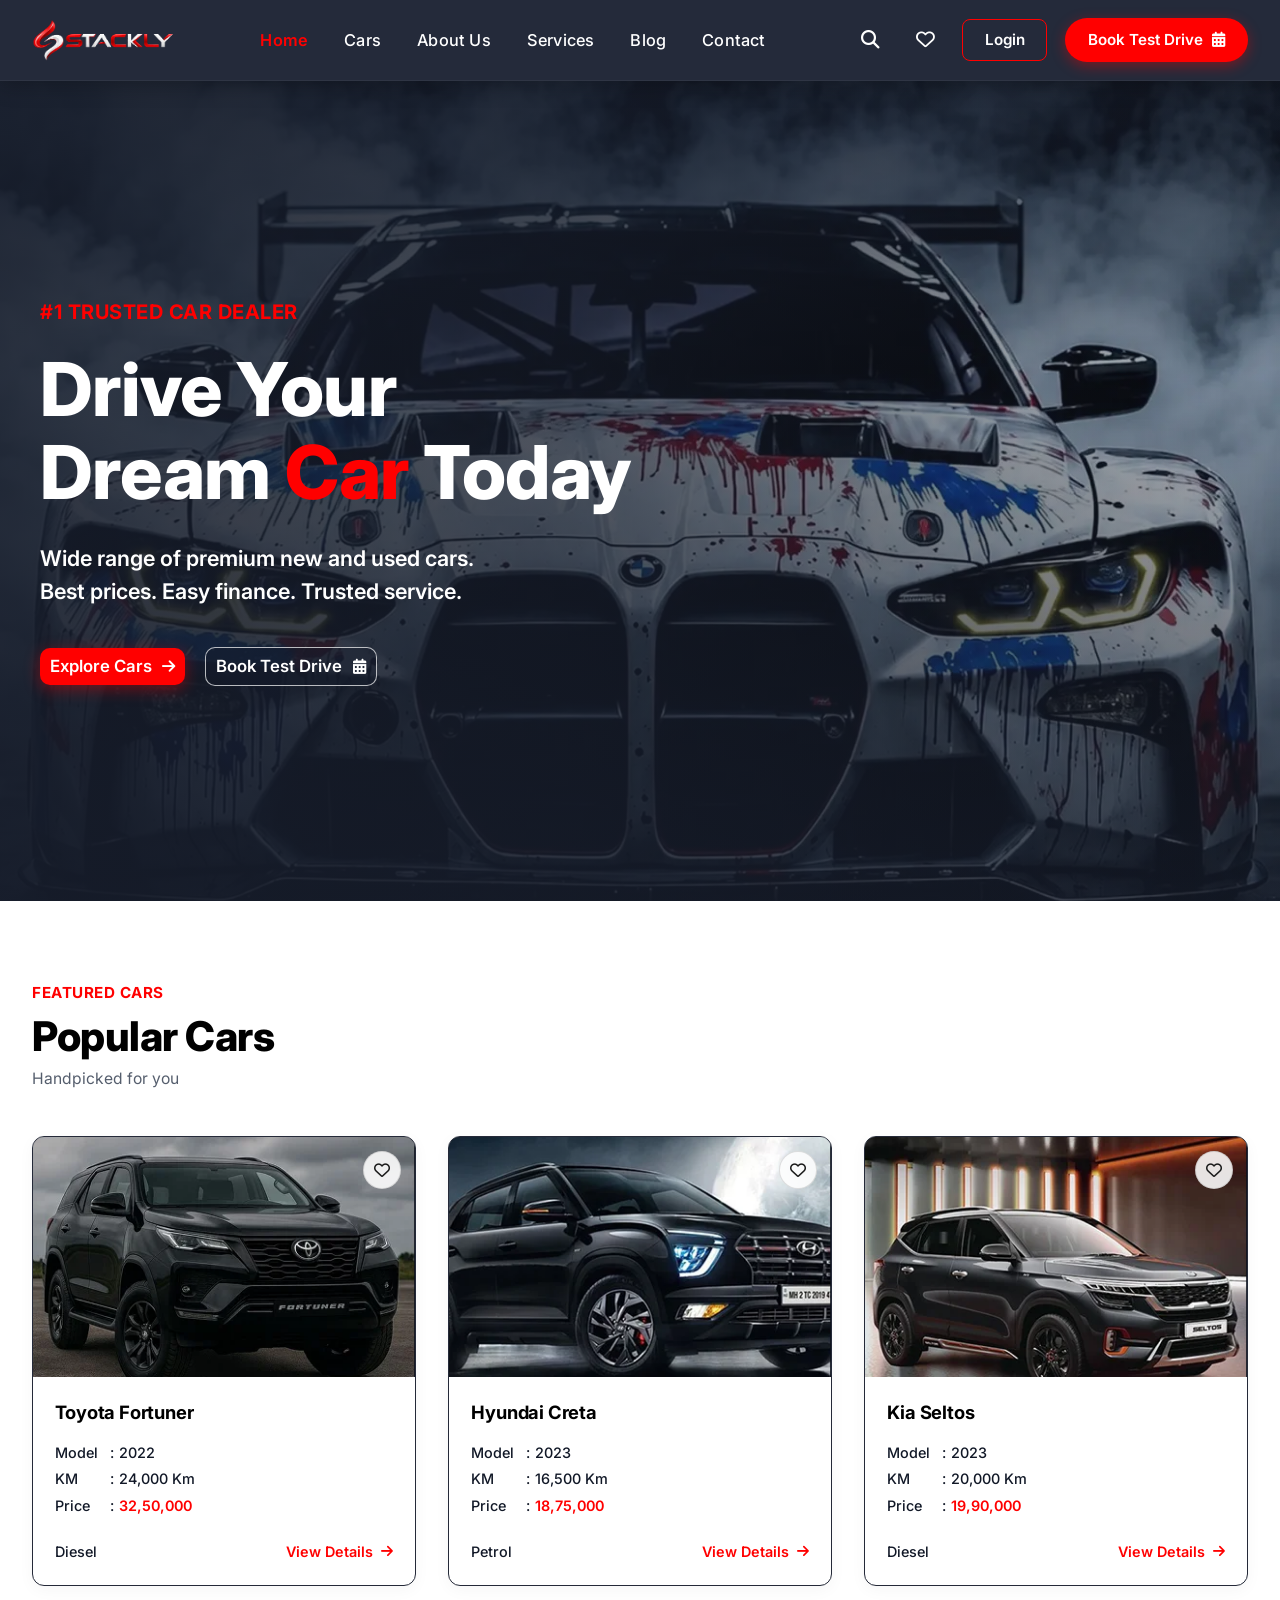
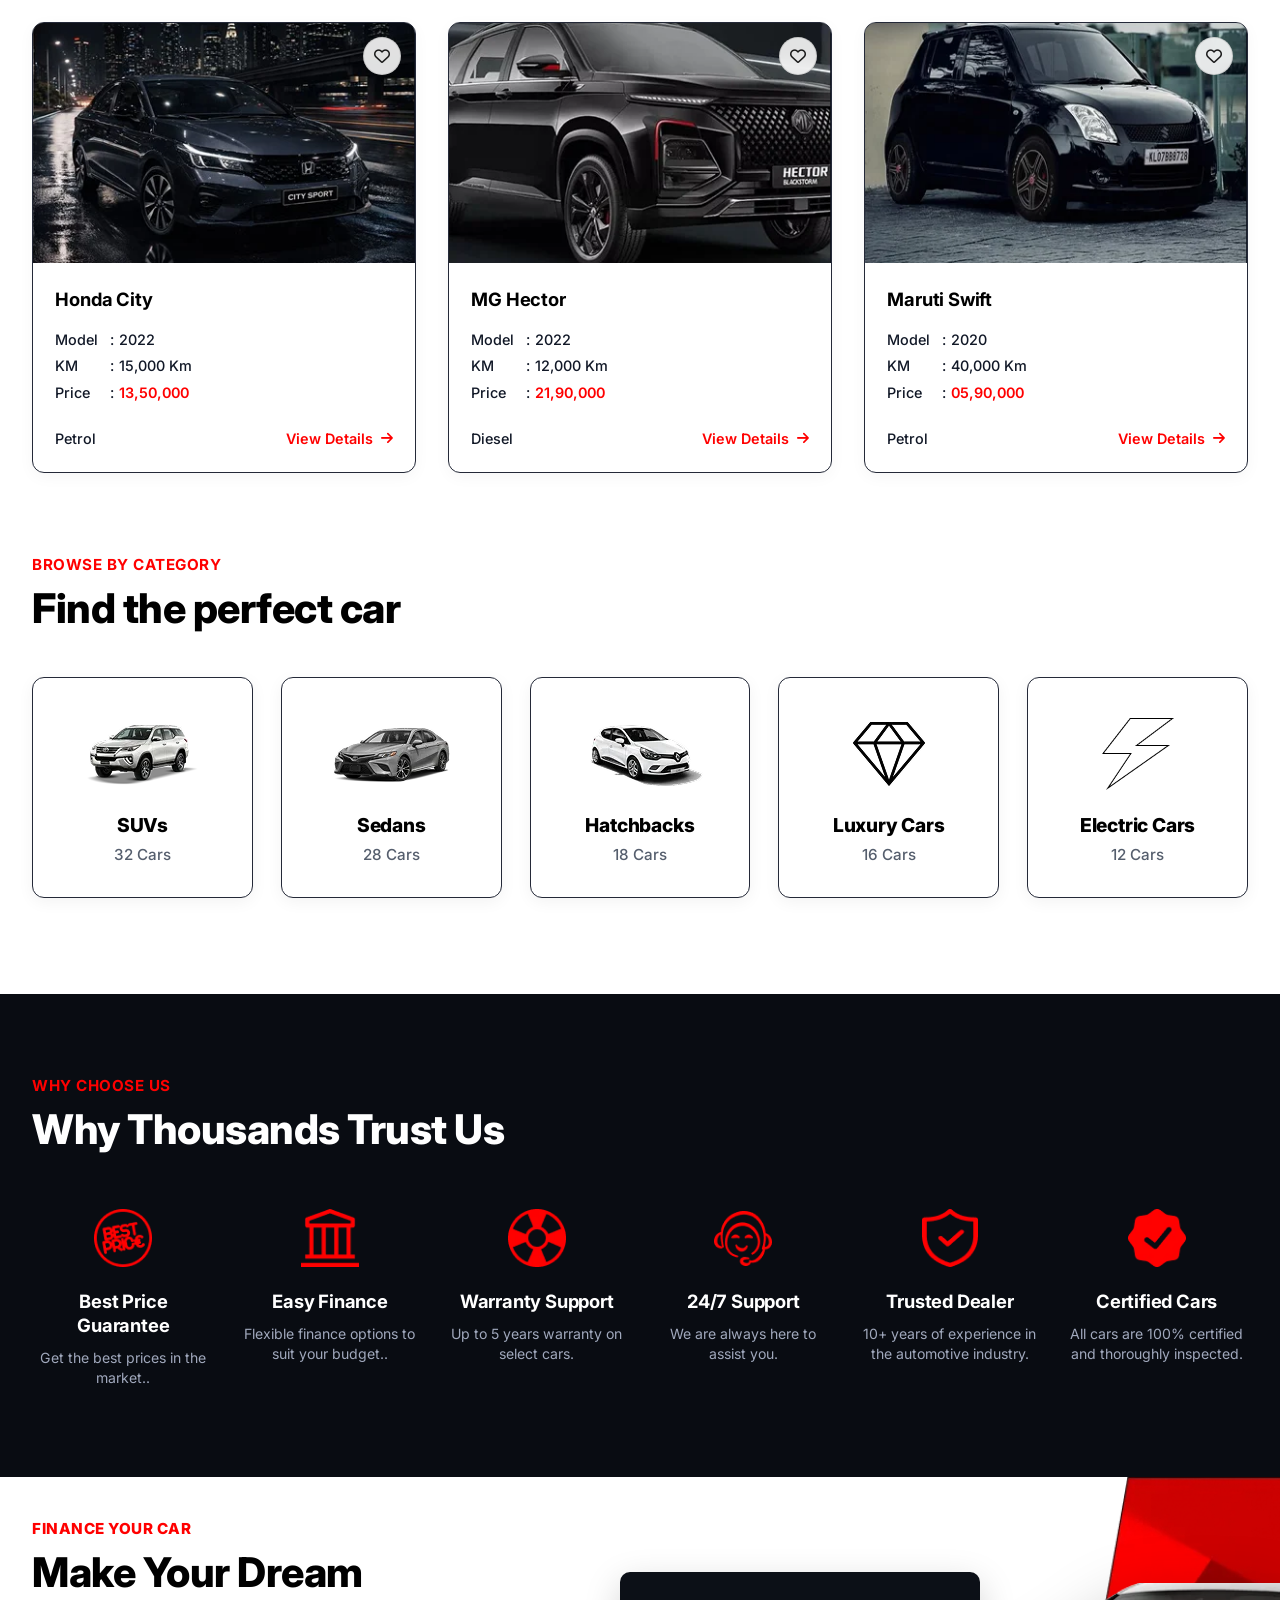
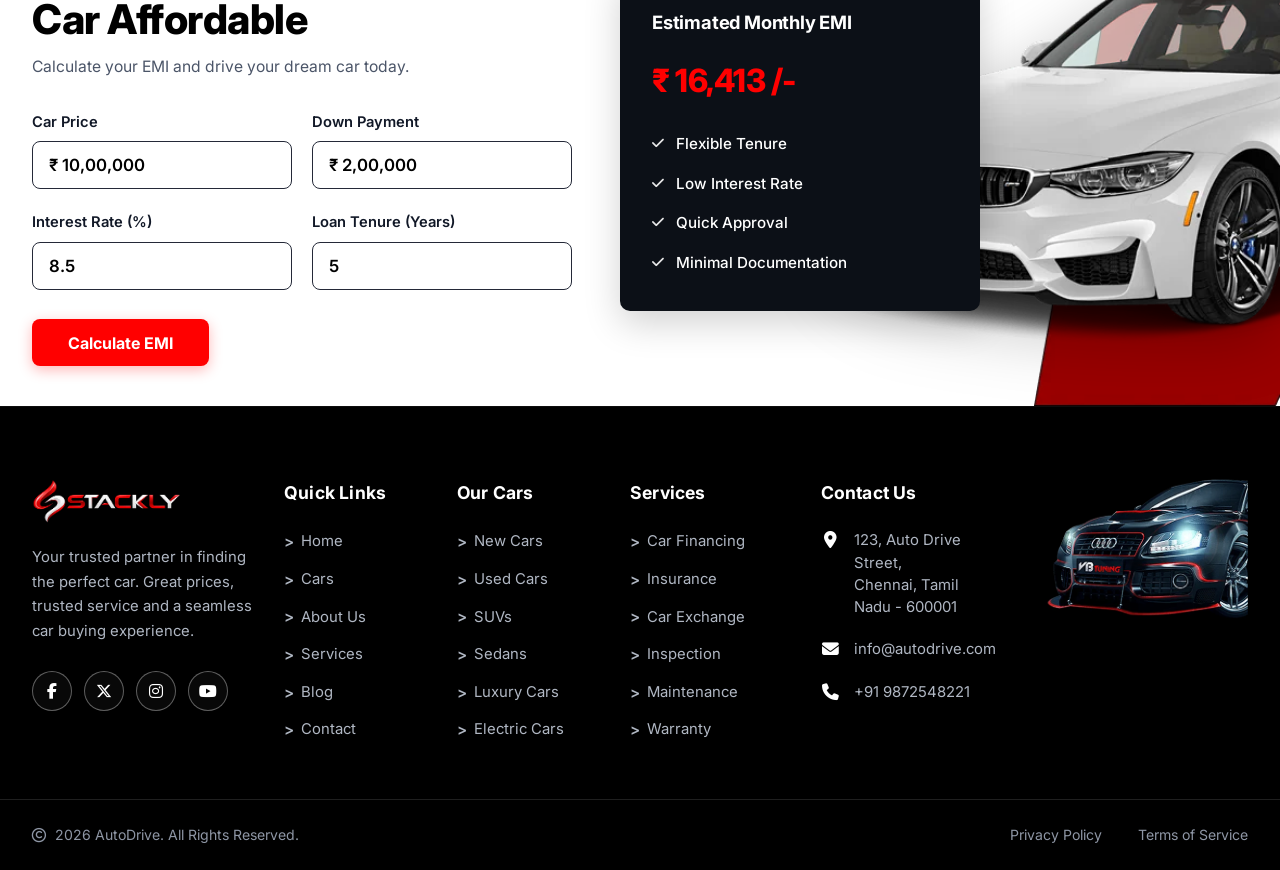
==== commit 45964dc2: "refactor: home page updated" ====
--- a/index.html
+++ b/index.html
@@ -529,6 +529,142 @@
           </div>
         </div>
       </section>
+
+      <!-- Finance Your Car Section -->
+      <section class="finance-section" id="finance">
+        <div class="finance-container">
+          <!-- Left Column: Form & Info -->
+          <div class="finance-form-col">
+            <div class="finance-header">
+              <span class="finance-badge">FINANCE YOUR CAR</span>
+              <h2 class="finance-heading">
+                Make Your Dream<br />
+                Car Affordable
+              </h2>
+              <p class="finance-desc">
+                Calculate your EMI and drive your dream car today.
+              </p>
+            </div>
+
+            <form
+              class="finance-calculator-form"
+              id="emi-calculator-form"
+              onsubmit="return false;"
+            >
+              <div class="finance-inputs-grid">
+                <div class="finance-input-group">
+                  <label for="car-price" class="finance-label">Car Price</label>
+                  <input
+                    type="text"
+                    id="car-price"
+                    class="finance-input"
+                    value="₹ 10,00,000"
+                    placeholder="₹ 10,00,000"
+                    autocomplete="off"
+                  />
+                </div>
+
+                <div class="finance-input-group">
+                  <label for="down-payment" class="finance-label"
+                    >Down Payment</label
+                  >
+                  <input
+                    type="text"
+                    id="down-payment"
+                    class="finance-input"
+                    value="₹ 2,00,000"
+                    placeholder="₹ 2,00,000"
+                    autocomplete="off"
+                  />
+                </div>
+
+                <div class="finance-input-group">
+                  <label for="interest-rate" class="finance-label"
+                    >Interest Rate (%)</label
+                  >
+                  <input
+                    type="text"
+                    id="interest-rate"
+                    class="finance-input"
+                    value="8.5"
+                    placeholder="8.5"
+                    autocomplete="off"
+                  />
+                </div>
+
+                <div class="finance-input-group">
+                  <label for="loan-tenure" class="finance-label"
+                    >Loan Tenure (Years)</label
+                  >
+                  <input
+                    type="number"
+                    id="loan-tenure"
+                    class="finance-input"
+                    value="5"
+                    placeholder="5"
+                    autocomplete="off"
+                  />
+                </div>
+              </div>
+
+              <button
+                type="button"
+                id="calculate-emi-btn"
+                class="btn-calculate-emi"
+              >
+                Calculate EMI
+              </button>
+            </form>
+          </div>
+
+          <!-- Middle Column: Estimated Monthly EMI Result Card -->
+          <div class="finance-result-col">
+            <div class="finance-result-card">
+              <h3 class="result-card-title">Estimated Monthly EMI</h3>
+              <div class="result-emi-amount" id="result-emi-display">
+                ₹ 16,413 /-
+              </div>
+              <ul class="result-features-list">
+                <li>
+                  <i class="fa-solid fa-check"></i>
+                  <span>Flexible Tenure</span>
+                </li>
+                <li>
+                  <i class="fa-solid fa-check"></i>
+                  <span>Low Interest Rate</span>
+                </li>
+                <li>
+                  <i class="fa-solid fa-check"></i>
+                  <span>Quick Approval</span>
+                </li>
+                <li>
+                  <i class="fa-solid fa-check"></i>
+                  <span>Minimal Documentation</span>
+                </li>
+              </ul>
+            </div>
+          </div>
+        </div>
+        <!-- Right Column: Visual Graphic & Car -->
+        <div class="finance-media-col">
+          <div class="finance-media-wrap">
+            <img
+              src="assets/images/home/home-finance-your-car-img.webp"
+              alt="Finance Dream Car"
+              class="finance-car-img"
+              loading="lazy"
+            />
+          </div>
+        </div>
+        <div>
+          <img
+            src="assets/images/home/home-finance-your-car-bg-element.webp"
+            alt="Finance Accent Graphic"
+            class="finance-bg-element"
+            loading="lazy"
+          />
+        </div>
+      </section>
     </main>
 
     <!-- Footer Component Placeholder -->
--- a/assets/css/styles.css
+++ b/assets/css/styles.css
@@ -824,6 +824,233 @@
 }
 
 /* --------------------------------------------------------------------------
+   FINANCE YOUR CAR SECTION
+   -------------------------------------------------------------------------- */
+.finance-section {
+  width: 100%;
+  background-color: #ffffff;
+  color: #111827;
+  position: relative;
+  overflow: hidden;
+  padding: 20px 0;
+}
+
+.finance-container {
+  max-width: var(--container-max-width);
+  margin: 0 auto;
+  padding: 20px 2rem;
+  width: 100%;
+  display: grid;
+  grid-template-columns: minmax(0, 540px) minmax(300px, 360px);
+  gap: 3rem;
+  align-items: center;
+  position: relative;
+  z-index: 2;
+}
+
+/* Left Column: Form */
+.finance-form-col {
+  display: flex;
+  flex-direction: column;
+}
+
+.finance-header {
+  margin-bottom: 2rem;
+}
+
+.finance-badge {
+  display: block;
+  color: var(--primary-red);
+  font-size: 0.95rem;
+  font-weight: 800;
+  letter-spacing: 0.5px;
+  text-transform: uppercase;
+  margin-bottom: 0.5rem;
+}
+
+.finance-heading {
+  font-size: clamp(2rem, 3.2vw, 2.75rem);
+  font-weight: 800;
+  color: #000000;
+  line-height: 1.15;
+  margin-bottom: 0.75rem;
+  letter-spacing: -0.5px;
+}
+
+.finance-desc {
+  font-size: 0.98rem;
+  color: #4b5568;
+  font-weight: 400;
+  line-height: 1.5;
+}
+
+.finance-calculator-form {
+  display: flex;
+  flex-direction: column;
+}
+
+.finance-inputs-grid {
+  display: grid;
+  grid-template-columns: repeat(2, 1fr);
+  gap: 1.35rem 1.25rem;
+  margin-bottom: 1.85rem;
+}
+
+.finance-input-group {
+  display: flex;
+  flex-direction: column;
+}
+
+.finance-label {
+  font-size: 0.92rem;
+  font-weight: 600;
+  color: #111827;
+  margin-bottom: 0.45rem;
+}
+
+.finance-input {
+  width: 100%;
+  height: 48px;
+  padding: 0 1rem;
+  font-family: var(--font-primary);
+  font-size: 1.05rem;
+  font-weight: 600;
+  color: #000000;
+  background-color: #ffffff;
+  border: 1.5px solid #242938;
+  border-radius: 8px;
+  outline: none;
+  transition:
+    border-color var(--transition-speed) ease,
+    box-shadow var(--transition-speed) ease;
+}
+
+.finance-input:focus {
+  border-color: var(--primary-red);
+  box-shadow: 0 0 0 3px rgba(255, 0, 0, 0.12);
+}
+
+.btn-calculate-emi {
+  align-self: flex-start;
+  background-color: var(--primary-red);
+  color: #ffffff;
+  font-size: 1rem;
+  font-weight: 700;
+  padding: 0.85rem 2.25rem;
+  border-radius: 8px;
+  border: none;
+  cursor: pointer;
+  box-shadow: 0 4px 14px rgba(255, 0, 0, 0.28);
+  transition:
+    background-color var(--transition-speed) ease,
+    transform var(--transition-speed) ease,
+    box-shadow var(--transition-speed) ease;
+}
+
+.btn-calculate-emi:hover {
+  background-color: var(--primary-red-hover);
+  transform: translateY(-2px);
+  box-shadow: 0 6px 18px rgba(255, 0, 0, 0.38);
+}
+
+.btn-calculate-emi:active {
+  transform: translateY(0);
+}
+
+/* Right / Result Column: Result Card */
+.finance-result-col {
+  display: flex;
+  justify-content: flex-start;
+}
+
+.finance-result-card {
+  width: 100%;
+  background-color: #0c1017;
+  border-radius: 10px;
+  padding: 2.25rem 2rem;
+  color: #ffffff;
+  box-shadow: 0 12px 36px rgba(0, 0, 0, 0.18);
+  display: flex;
+  flex-direction: column;
+}
+
+.result-card-title {
+  font-size: 1.15rem;
+  font-weight: 700;
+  color: #ffffff;
+  margin-bottom: 1.1rem;
+  letter-spacing: -0.2px;
+}
+
+.result-emi-amount {
+  font-size: clamp(1.85rem, 2.5vw, 2.35rem);
+  font-weight: 800;
+  color: var(--primary-red);
+  margin-bottom: 1.6rem;
+  letter-spacing: -0.5px;
+}
+
+.result-features-list {
+  display: flex;
+  flex-direction: column;
+  gap: 0.95rem;
+  list-style: none;
+  padding: 0;
+  margin: 0;
+}
+
+.result-features-list li {
+  display: flex;
+  align-items: center;
+  gap: 0.75rem;
+  font-size: 0.95rem;
+  font-weight: 500;
+  color: #ffffff;
+}
+
+.result-features-list li i {
+  color: #ffffff;
+  font-size: 0.85rem;
+  opacity: 0.9;
+}
+
+/* Full Right Side Page Media Graphic & Car */
+.finance-media-wrap {
+  position: static;
+  width: 0;
+  height: 0;
+  overflow: visible;
+  pointer-events: none;
+}
+
+.finance-bg-element {
+  position: absolute;
+  right: 0;
+  top: 0;
+  bottom: 0;
+  height: 100%;
+  width: auto;
+  object-fit: fill;
+  z-index: 0;
+  pointer-events: none;
+}
+
+.finance-car-img {
+  position: absolute;
+  right: 0;
+  top: 20%;
+  bottom: 0;
+  height: 70%;
+  width: auto;
+  max-width: none;
+  object-fit: cover;
+  object-position: right center;
+  z-index: 1;
+  pointer-events: none;
+  filter: drop-shadow(0 15px 30px rgba(0, 0, 0, 0.22));
+}
+
+/* --------------------------------------------------------------------------
    FOOTER COMPONENT
    -------------------------------------------------------------------------- */
 .site-footer {
@@ -1114,6 +1341,31 @@
 
   .footer-car-image {
     max-width: 320px;
+  }
+
+  .finance-container {
+    grid-template-columns: 1fr 1fr;
+    gap: 2rem;
+    padding: 3rem 2rem;
+  }
+
+  .finance-media-wrap {
+    width: 0;
+    height: 0;
+  }
+
+  .finance-bg-element {
+    height: 60%;
+    top: auto;
+    bottom: 0;
+    opacity: 0.5;
+  }
+
+  .finance-car-img {
+    height: 55%;
+    top: auto;
+    bottom: 0;
+    opacity: 0.35;
   }
 }
 
@@ -1218,6 +1470,22 @@
     grid-template-columns: repeat(2, 1fr);
     gap: 2.25rem 1.25rem;
   }
+
+  .finance-container {
+    grid-template-columns: 1fr;
+    gap: 2rem;
+    padding: 2.5rem 1.5rem;
+  }
+
+  .finance-media-wrap {
+    width: 0;
+    height: 0;
+  }
+
+  .finance-bg-element,
+  .finance-car-img {
+    display: none;
+  }
 }
 
 @media (max-width: 580px) {
@@ -1236,8 +1504,27 @@
   .hero-container,
   .popular-cars-container,
   .categories-container,
-  .why-choose-us-container {
+  .why-choose-us-container,
+  .finance-container {
     padding: 0 1.25rem;
+  }
+
+  .finance-section {
+    padding: 0;
+  }
+
+  .finance-inputs-grid {
+    grid-template-columns: 1fr;
+    gap: 1rem;
+  }
+
+  .btn-calculate-emi {
+    width: 100%;
+    text-align: center;
+  }
+
+  .finance-result-card {
+    padding: 1.85rem 1.4rem;
   }
 
   .popular-cars-section {
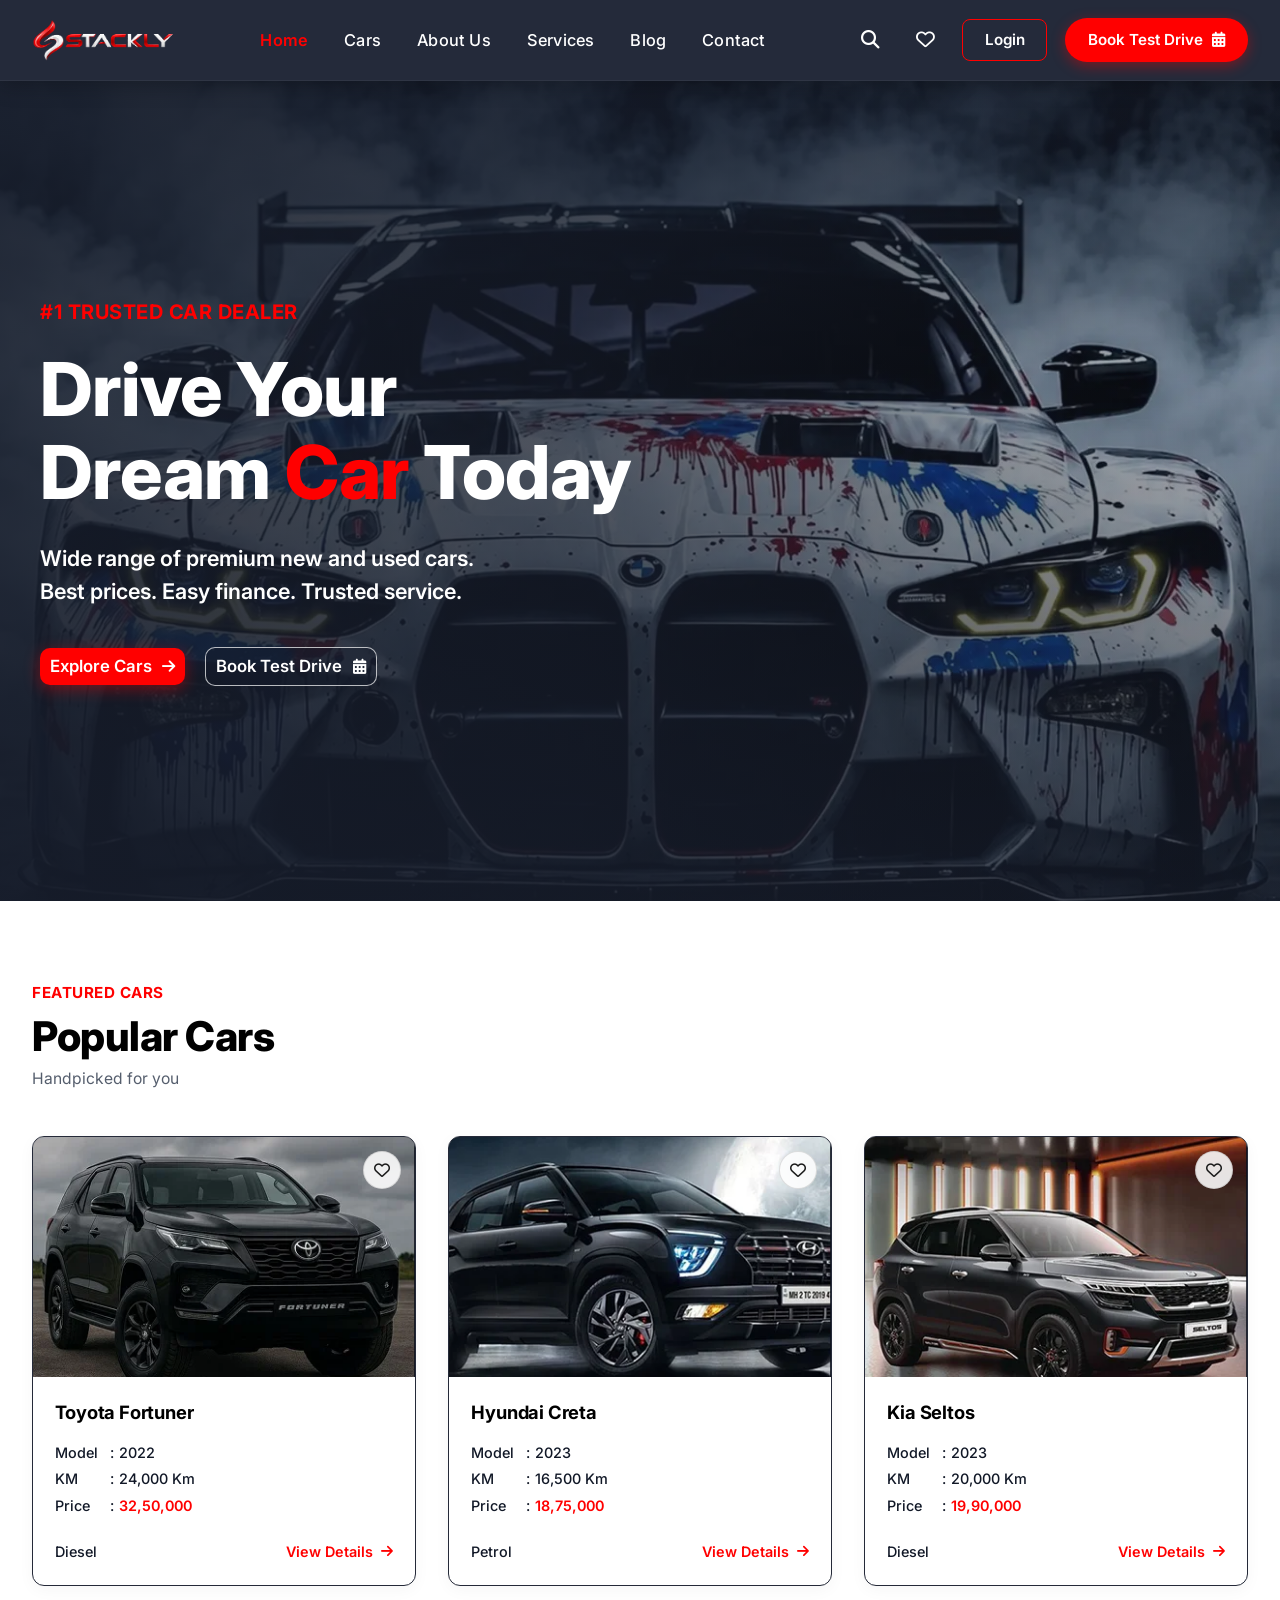
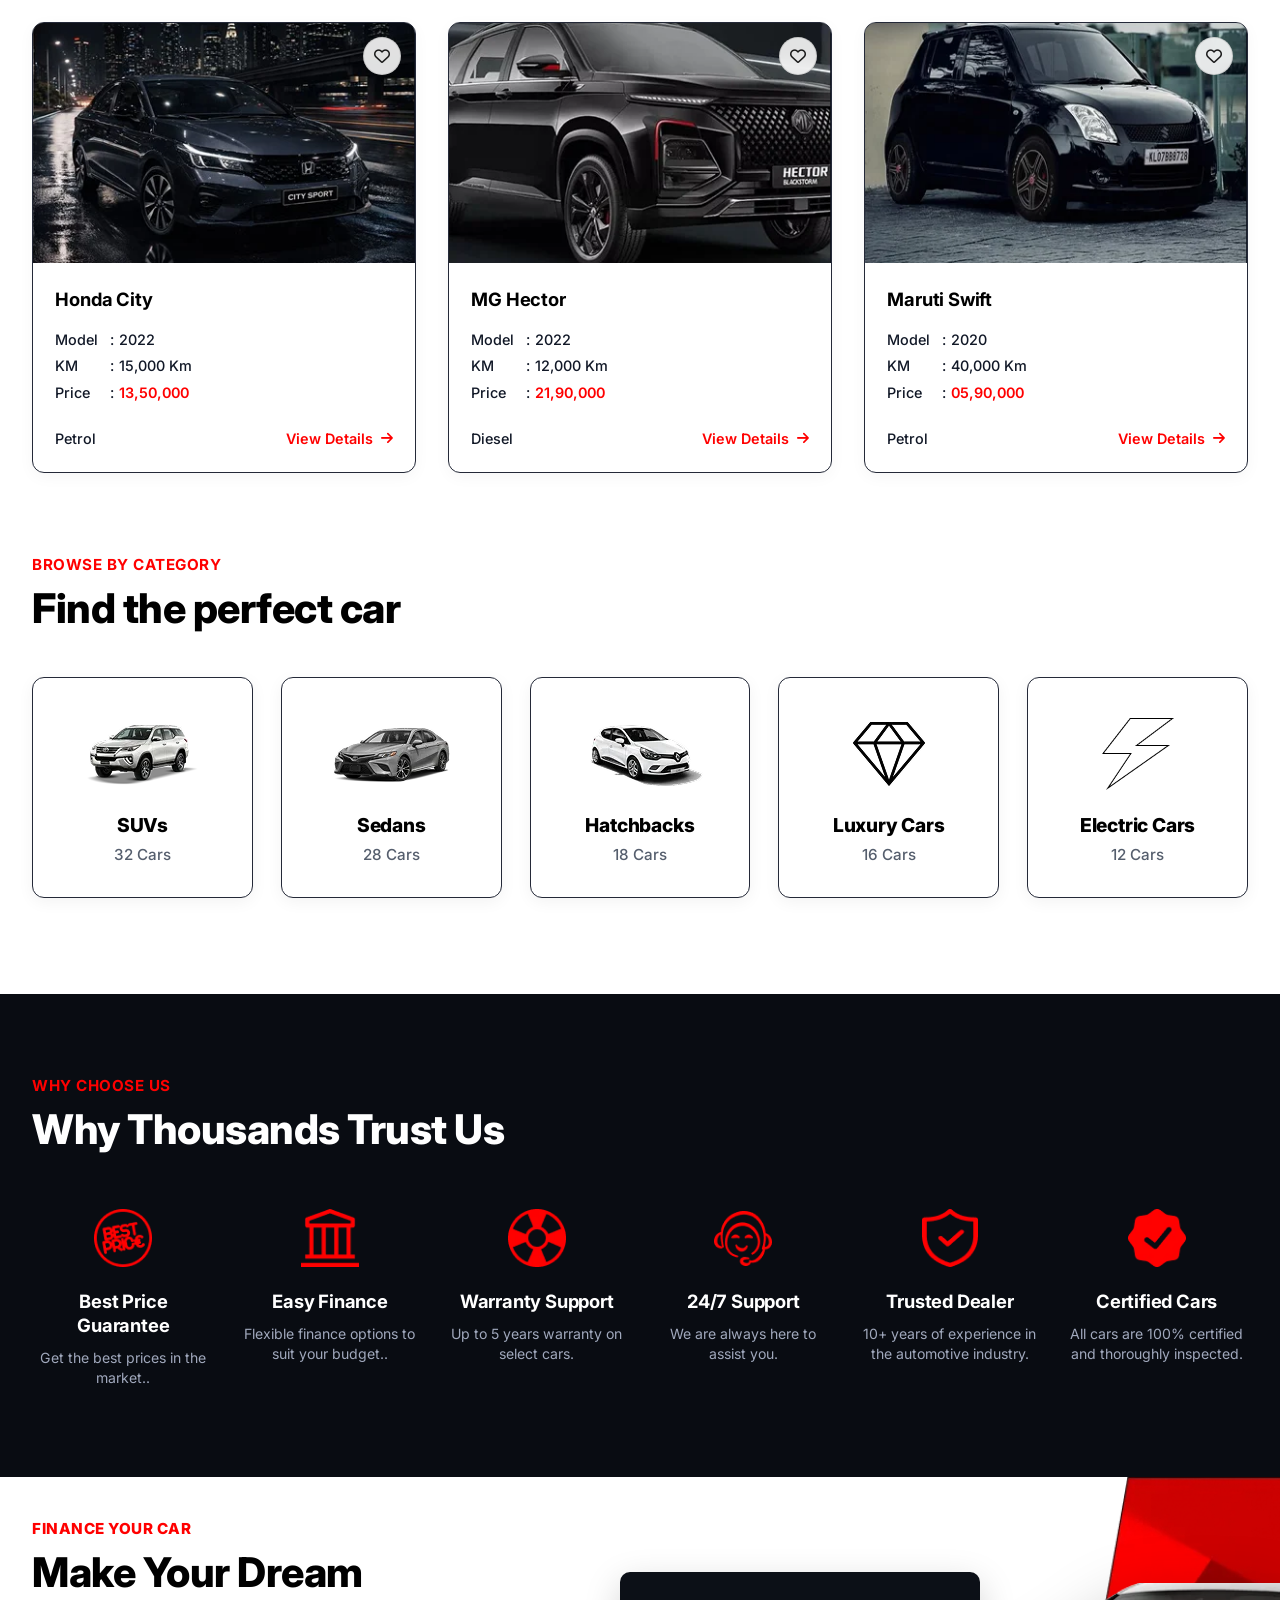
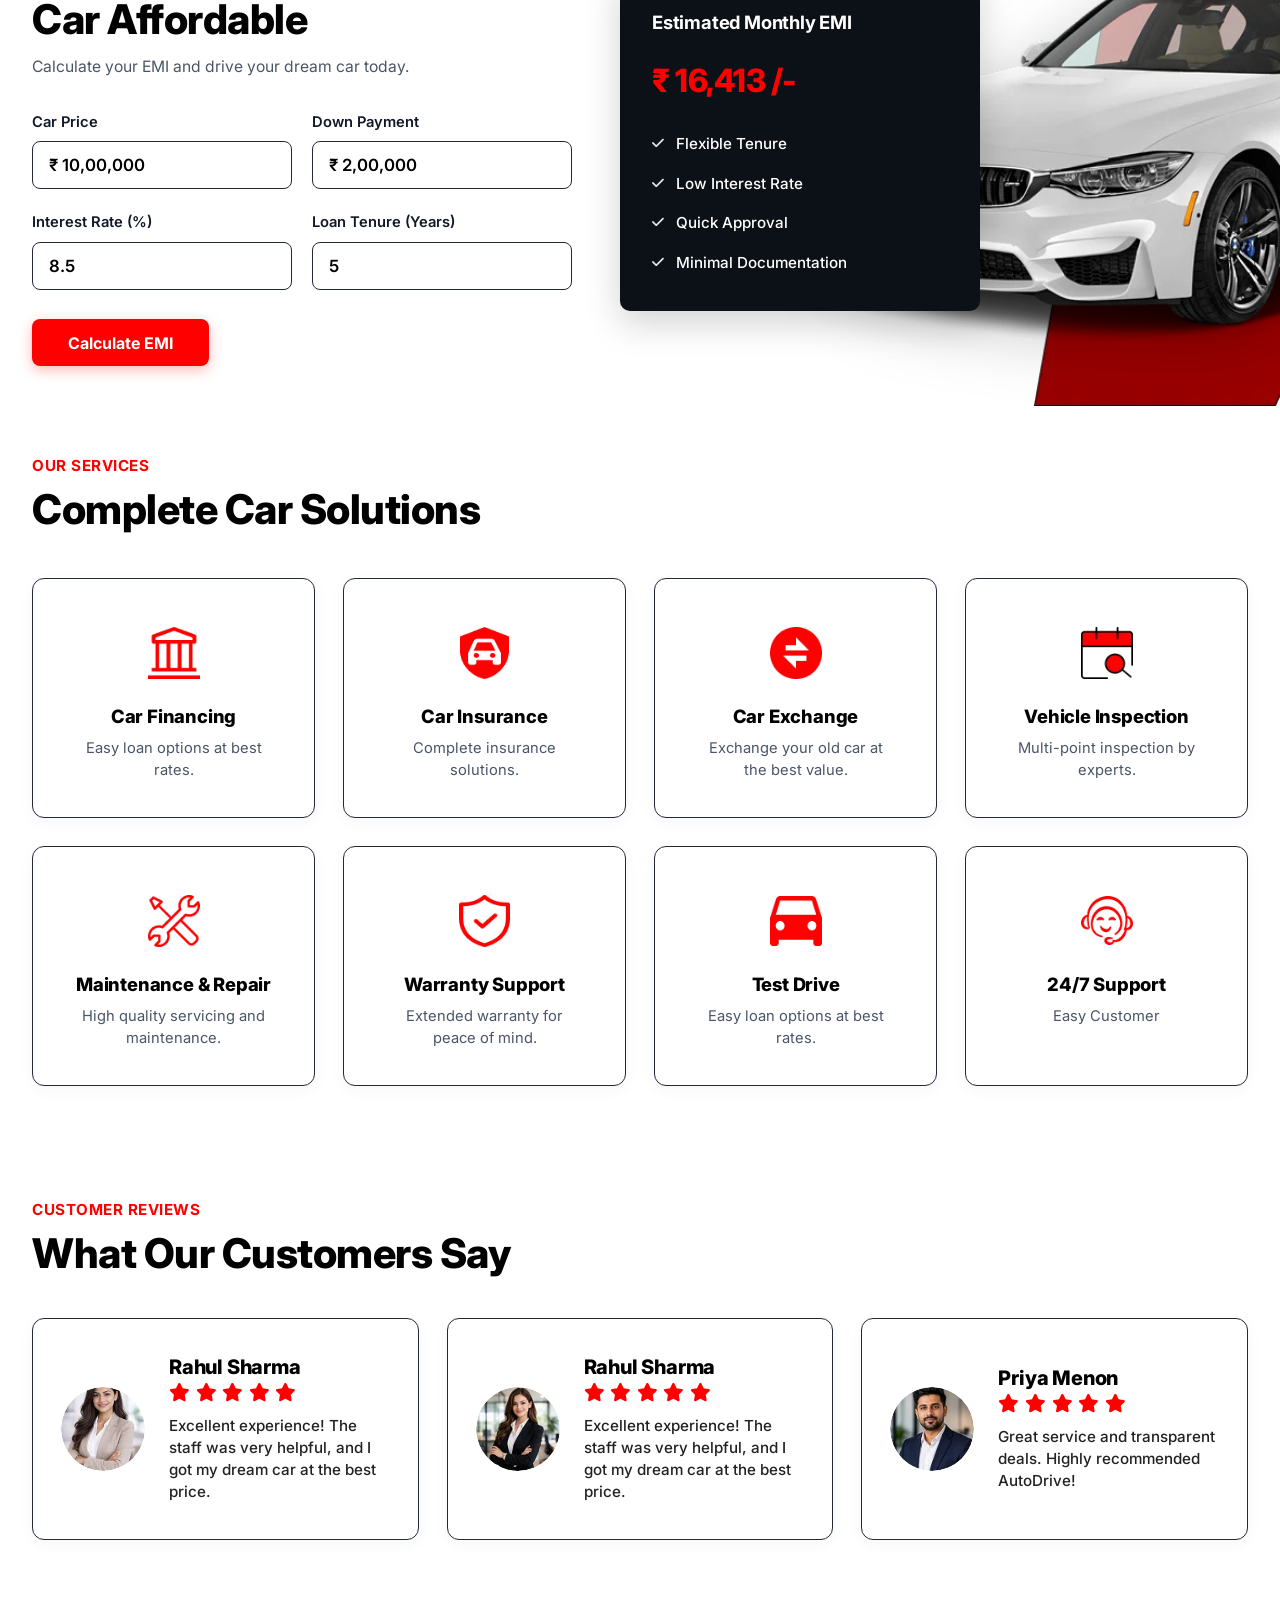
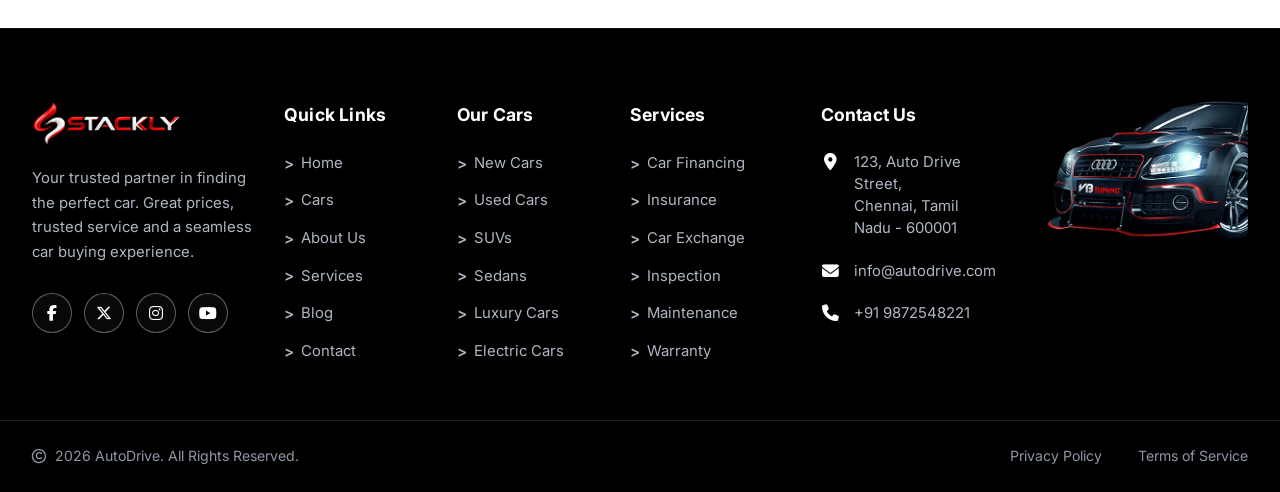
==== commit 8d9055a0: "refactor: changes in home page" ====
--- a/index.html
+++ b/index.html
@@ -665,6 +665,224 @@
           />
         </div>
       </section>
+
+      <!-- Our Services Section -->
+      <section class="services-section" id="services">
+        <div class="services-container">
+          <div class="section-header">
+            <span class="section-badge">OUR SERVICES</span>
+            <h2 class="section-heading">Complete Car Solutions</h2>
+          </div>
+
+          <div class="services-grid">
+            <!-- Service 1: Car Financing -->
+            <div class="service-card">
+              <div class="service-icon-wrap">
+                <img
+                  src="assets/images/home/home-our-services-img-1.webp"
+                  alt="Car Financing"
+                  class="service-icon"
+                  loading="lazy"
+                />
+              </div>
+              <h3 class="service-title">Car Financing</h3>
+              <p class="service-desc">Easy loan options at best rates.</p>
+            </div>
+
+            <!-- Service 2: Car Insurance -->
+            <div class="service-card">
+              <div class="service-icon-wrap">
+                <img
+                  src="assets/images/home/home-our-services-img-2.webp"
+                  alt="Car Insurance"
+                  class="service-icon"
+                  loading="lazy"
+                />
+              </div>
+              <h3 class="service-title">Car Insurance</h3>
+              <p class="service-desc">Complete insurance solutions.</p>
+            </div>
+
+            <!-- Service 3: Car Exchange -->
+            <div class="service-card">
+              <div class="service-icon-wrap">
+                <img
+                  src="assets/images/home/home-our-services-img-3.webp"
+                  alt="Car Exchange"
+                  class="service-icon"
+                  loading="lazy"
+                />
+              </div>
+              <h3 class="service-title">Car Exchange</h3>
+              <p class="service-desc">
+                Exchange your old car at the best value.
+              </p>
+            </div>
+
+            <!-- Service 4: Vehicle Inspection -->
+            <div class="service-card">
+              <div class="service-icon-wrap">
+                <img
+                  src="assets/images/home/home-our-services-img-4.webp"
+                  alt="Vehicle Inspection"
+                  class="service-icon"
+                  loading="lazy"
+                />
+              </div>
+              <h3 class="service-title">Vehicle Inspection</h3>
+              <p class="service-desc">Multi-point inspection by experts.</p>
+            </div>
+
+            <!-- Service 5: Maintenance & Repair -->
+            <div class="service-card">
+              <div class="service-icon-wrap">
+                <img
+                  src="assets/images/home/home-our-services-img-5.webp"
+                  alt="Maintenance & Repair"
+                  class="service-icon"
+                  loading="lazy"
+                />
+              </div>
+              <h3 class="service-title">Maintenance & Repair</h3>
+              <p class="service-desc">
+                High quality servicing and maintenance.
+              </p>
+            </div>
+
+            <!-- Service 6: Warranty Support -->
+            <div class="service-card">
+              <div class="service-icon-wrap">
+                <img
+                  src="assets/images/home/home-our-services-img-6.webp"
+                  alt="Warranty Support"
+                  class="service-icon"
+                  loading="lazy"
+                />
+              </div>
+              <h3 class="service-title">Warranty Support</h3>
+              <p class="service-desc">Extended warranty for peace of mind.</p>
+            </div>
+
+            <!-- Service 7: Test Drive -->
+            <div class="service-card">
+              <div class="service-icon-wrap">
+                <img
+                  src="assets/images/home/home-our-services-img-7.webp"
+                  alt="Test Drive"
+                  class="service-icon"
+                  loading="lazy"
+                />
+              </div>
+              <h3 class="service-title">Test Drive</h3>
+              <p class="service-desc">Easy loan options at best rates.</p>
+            </div>
+
+            <!-- Service 8: 24/7 Support -->
+            <div class="service-card">
+              <div class="service-icon-wrap">
+                <img
+                  src="assets/images/home/home-our-services-img-8.webp"
+                  alt="24/7 Support"
+                  class="service-icon"
+                  loading="lazy"
+                />
+              </div>
+              <h3 class="service-title">24/7 Support</h3>
+              <p class="service-desc">Easy Customer</p>
+            </div>
+          </div>
+        </div>
+      </section>
+
+      <!-- Customer Reviews Section -->
+      <section class="reviews-section" id="reviews">
+        <div class="reviews-container">
+          <div class="section-header reviews-header">
+            <span class="section-badge">CUSTOMER REVIEWS</span>
+            <h2 class="section-heading">What Our Customers Say</h2>
+          </div>
+
+          <div class="reviews-grid">
+            <!-- Review Card 1 -->
+            <div class="review-card">
+              <div class="review-avatar-wrap">
+                <img
+                  src="assets/images/home/home-testimonial-img-1.webp"
+                  alt="Rahul Sharma"
+                  class="review-avatar"
+                  loading="lazy"
+                />
+              </div>
+              <div class="review-content">
+                <h3 class="reviewer-name">Rahul Sharma</h3>
+                <div class="review-rating" aria-label="5 star rating">
+                  <i class="fa-solid fa-star"></i>
+                  <i class="fa-solid fa-star"></i>
+                  <i class="fa-solid fa-star"></i>
+                  <i class="fa-solid fa-star"></i>
+                  <i class="fa-solid fa-star"></i>
+                </div>
+                <p class="review-text">
+                  Excellent experience! The staff was very helpful, and I got my
+                  dream car at the best price.
+                </p>
+              </div>
+            </div>
+
+            <!-- Review Card 2 -->
+            <div class="review-card">
+              <div class="review-avatar-wrap">
+                <img
+                  src="assets/images/home/home-testimonial-img-2.webp"
+                  alt="Rahul Sharma"
+                  class="review-avatar"
+                  loading="lazy"
+                />
+              </div>
+              <div class="review-content">
+                <h3 class="reviewer-name">Rahul Sharma</h3>
+                <div class="review-rating" aria-label="5 star rating">
+                  <i class="fa-solid fa-star"></i>
+                  <i class="fa-solid fa-star"></i>
+                  <i class="fa-solid fa-star"></i>
+                  <i class="fa-solid fa-star"></i>
+                  <i class="fa-solid fa-star"></i>
+                </div>
+                <p class="review-text">
+                  Excellent experience! The staff was very helpful, and I got my
+                  dream car at the best price.
+                </p>
+              </div>
+            </div>
+
+            <!-- Review Card 3 -->
+            <div class="review-card">
+              <div class="review-avatar-wrap">
+                <img
+                  src="assets/images/home/home-testimonial-img-3.webp"
+                  alt="Priya Menon"
+                  class="review-avatar"
+                  loading="lazy"
+                />
+              </div>
+              <div class="review-content">
+                <h3 class="reviewer-name">Priya Menon</h3>
+                <div class="review-rating" aria-label="5 star rating">
+                  <i class="fa-solid fa-star"></i>
+                  <i class="fa-solid fa-star"></i>
+                  <i class="fa-solid fa-star"></i>
+                  <i class="fa-solid fa-star"></i>
+                  <i class="fa-solid fa-star"></i>
+                </div>
+                <p class="review-text">
+                  Great service and transparent deals. Highly recommended
+                  AutoDrive!
+                </p>
+              </div>
+            </div>
+          </div>
+        </div>
+      </section>
     </main>
 
     <!-- Footer Component Placeholder -->
--- a/assets/css/styles.css
+++ b/assets/css/styles.css
@@ -1051,6 +1051,191 @@
 }
 
 /* --------------------------------------------------------------------------
+   OUR SERVICES SECTION
+   -------------------------------------------------------------------------- */
+.services-section {
+  width: 100%;
+  background-color: #ffffff;
+  color: #111827;
+  padding: 3rem 0 5.5rem;
+  position: relative;
+}
+
+.services-container {
+  max-width: var(--container-max-width);
+  margin: 0 auto;
+  padding: 0 2rem;
+  width: 100%;
+}
+
+.services-grid {
+  display: grid;
+  grid-template-columns: repeat(4, 1fr);
+  gap: 1.75rem;
+  align-items: stretch;
+}
+
+.service-card {
+  background-color: #ffffff;
+  border: 1.5px solid #242938;
+  border-radius: 12px;
+  padding: 2.85rem 1.5rem 2.25rem;
+  display: flex;
+  flex-direction: column;
+  align-items: center;
+  justify-content: flex-start;
+  text-align: center;
+  box-shadow: 0 4px 16px rgba(0, 0, 0, 0.04);
+  transition:
+    transform var(--transition-speed) ease,
+    box-shadow var(--transition-speed) ease,
+    border-color var(--transition-speed) ease;
+}
+
+.service-card:hover {
+  transform: translateY(-5px);
+  box-shadow: 0 14px 28px rgba(0, 0, 0, 0.1);
+  border-color: var(--primary-red);
+}
+
+.service-icon-wrap {
+  width: 100%;
+  height: 56px;
+  display: flex;
+  align-items: center;
+  justify-content: center;
+  margin-bottom: 1.5rem;
+}
+
+.service-icon {
+  max-width: 52px;
+  max-height: 52px;
+  object-fit: contain;
+  transition: transform var(--transition-speed) ease;
+}
+
+.service-card:hover .service-icon {
+  transform: scale(1.1);
+}
+
+.service-title {
+  font-size: 1.15rem;
+  font-weight: 800;
+  color: #000000;
+  margin-bottom: 0.6rem;
+  letter-spacing: -0.2px;
+  line-height: 1.3;
+}
+
+.service-desc {
+  font-size: 0.92rem;
+  color: #4b5568;
+  font-weight: 400;
+  line-height: 1.45;
+  max-width: 200px;
+  margin: 0 auto;
+}
+
+/* --------------------------------------------------------------------------
+   CUSTOMER REVIEWS / TESTIMONIALS SECTION
+   -------------------------------------------------------------------------- */
+.reviews-section {
+  width: 100%;
+  background-color: #ffffff;
+  color: #111827;
+  padding: 1.5rem 0 5.5rem;
+  position: relative;
+}
+
+.reviews-container {
+  max-width: var(--container-max-width);
+  margin: 0 auto;
+  padding: 0 2rem;
+  width: 100%;
+}
+
+.reviews-header {
+  margin-bottom: 2.5rem;
+}
+
+.reviews-grid {
+  display: grid;
+  grid-template-columns: repeat(3, 1fr);
+  gap: 1.75rem;
+  align-items: stretch;
+}
+
+.review-card {
+  background-color: #ffffff;
+  border: 1.5px solid #242938;
+  border-radius: 12px;
+  padding: 2.25rem 1.75rem;
+  display: flex;
+  align-items: center;
+  gap: 1.5rem;
+  box-shadow: 0 4px 16px rgba(0, 0, 0, 0.04);
+  transition:
+    transform var(--transition-speed) ease,
+    box-shadow var(--transition-speed) ease,
+    border-color var(--transition-speed) ease;
+}
+
+.review-card:hover {
+  transform: translateY(-5px);
+  box-shadow: 0 12px 24px rgba(0, 0, 0, 0.1);
+  border-color: var(--primary-red);
+}
+
+.review-avatar-wrap {
+  width: 84px;
+  height: 84px;
+  min-width: 84px;
+  border-radius: 50%;
+  overflow: hidden;
+  display: flex;
+  align-items: center;
+  justify-content: center;
+}
+
+.review-avatar {
+  width: 100%;
+  height: 100%;
+  object-fit: cover;
+  border-radius: 50%;
+}
+
+.review-content {
+  display: flex;
+  flex-direction: column;
+  flex: 1;
+}
+
+.reviewer-name {
+  font-size: 1.25rem;
+  font-weight: 800;
+  color: #000000;
+  margin-bottom: 0.35rem;
+  letter-spacing: -0.2px;
+  line-height: 1.2;
+}
+
+.review-rating {
+  display: flex;
+  align-items: center;
+  gap: 0.35rem;
+  color: var(--primary-red);
+  font-size: 1.15rem;
+  margin-bottom: 0.75rem;
+}
+
+.review-text {
+  font-size: 0.95rem;
+  color: #222222;
+  font-weight: 500;
+  line-height: 1.45;
+}
+
+/* --------------------------------------------------------------------------
    FOOTER COMPONENT
    -------------------------------------------------------------------------- */
 .site-footer {
@@ -1323,6 +1508,11 @@
   .why-choose-grid {
     grid-template-columns: repeat(3, 1fr);
     gap: 2.5rem 1.5rem;
+  }
+
+  .services-grid {
+    grid-template-columns: repeat(4, 1fr);
+    gap: 1.25rem;
   }
 
   .footer-grid {
@@ -1439,6 +1629,24 @@
     padding: 4rem 0 4.5rem;
   }
 
+  .services-section {
+    padding: 3rem 0 4.5rem;
+  }
+
+  .services-grid {
+    grid-template-columns: repeat(2, 1fr);
+    gap: 1.5rem;
+  }
+
+  .reviews-section {
+    padding: 1.5rem 0 4.5rem;
+  }
+
+  .reviews-grid {
+    grid-template-columns: repeat(2, 1fr);
+    gap: 1.5rem;
+  }
+
   .footer-grid {
     grid-template-columns: repeat(2, 1fr);
     gap: 2.25rem;
@@ -1471,6 +1679,17 @@
     gap: 2.25rem 1.25rem;
   }
 
+  .services-grid {
+    grid-template-columns: repeat(2, 1fr);
+    gap: 1rem;
+  }
+
+  .reviews-grid {
+    grid-template-columns: 1fr;
+    max-width: 480px;
+    margin: 0 auto;
+  }
+
   .finance-container {
     grid-template-columns: 1fr;
     gap: 2rem;
@@ -1505,7 +1724,9 @@
   .popular-cars-container,
   .categories-container,
   .why-choose-us-container,
-  .finance-container {
+  .finance-container,
+  .services-container,
+  .reviews-container {
     padding: 0 1.25rem;
   }
 
@@ -1537,6 +1758,29 @@
 
   .why-choose-us-section {
     padding: 3.5rem 0 3.75rem;
+  }
+
+  .services-section {
+    padding: 2.5rem 0 3.75rem;
+  }
+
+  .service-card {
+    padding: 2rem 1rem 1.75rem;
+  }
+
+  .reviews-section {
+    padding: 1rem 0 3.75rem;
+  }
+
+  .review-card {
+    padding: 1.75rem 1.25rem;
+    gap: 1.25rem;
+  }
+
+  .review-avatar-wrap {
+    width: 72px;
+    height: 72px;
+    min-width: 72px;
   }
 
   .why-choose-header {
@@ -1626,4 +1870,26 @@
     max-width: 280px;
     margin: 0 auto;
   }
-}
+
+  .services-grid {
+    grid-template-columns: 1fr;
+    max-width: 300px;
+    margin: 0 auto;
+  }
+
+  .reviews-grid {
+    grid-template-columns: 1fr;
+    max-width: 300px;
+    margin: 0 auto;
+  }
+
+  .review-card {
+    flex-direction: column;
+    text-align: center;
+    padding: 1.75rem 1.25rem;
+  }
+
+  .review-rating {
+    justify-content: center;
+  }
+}
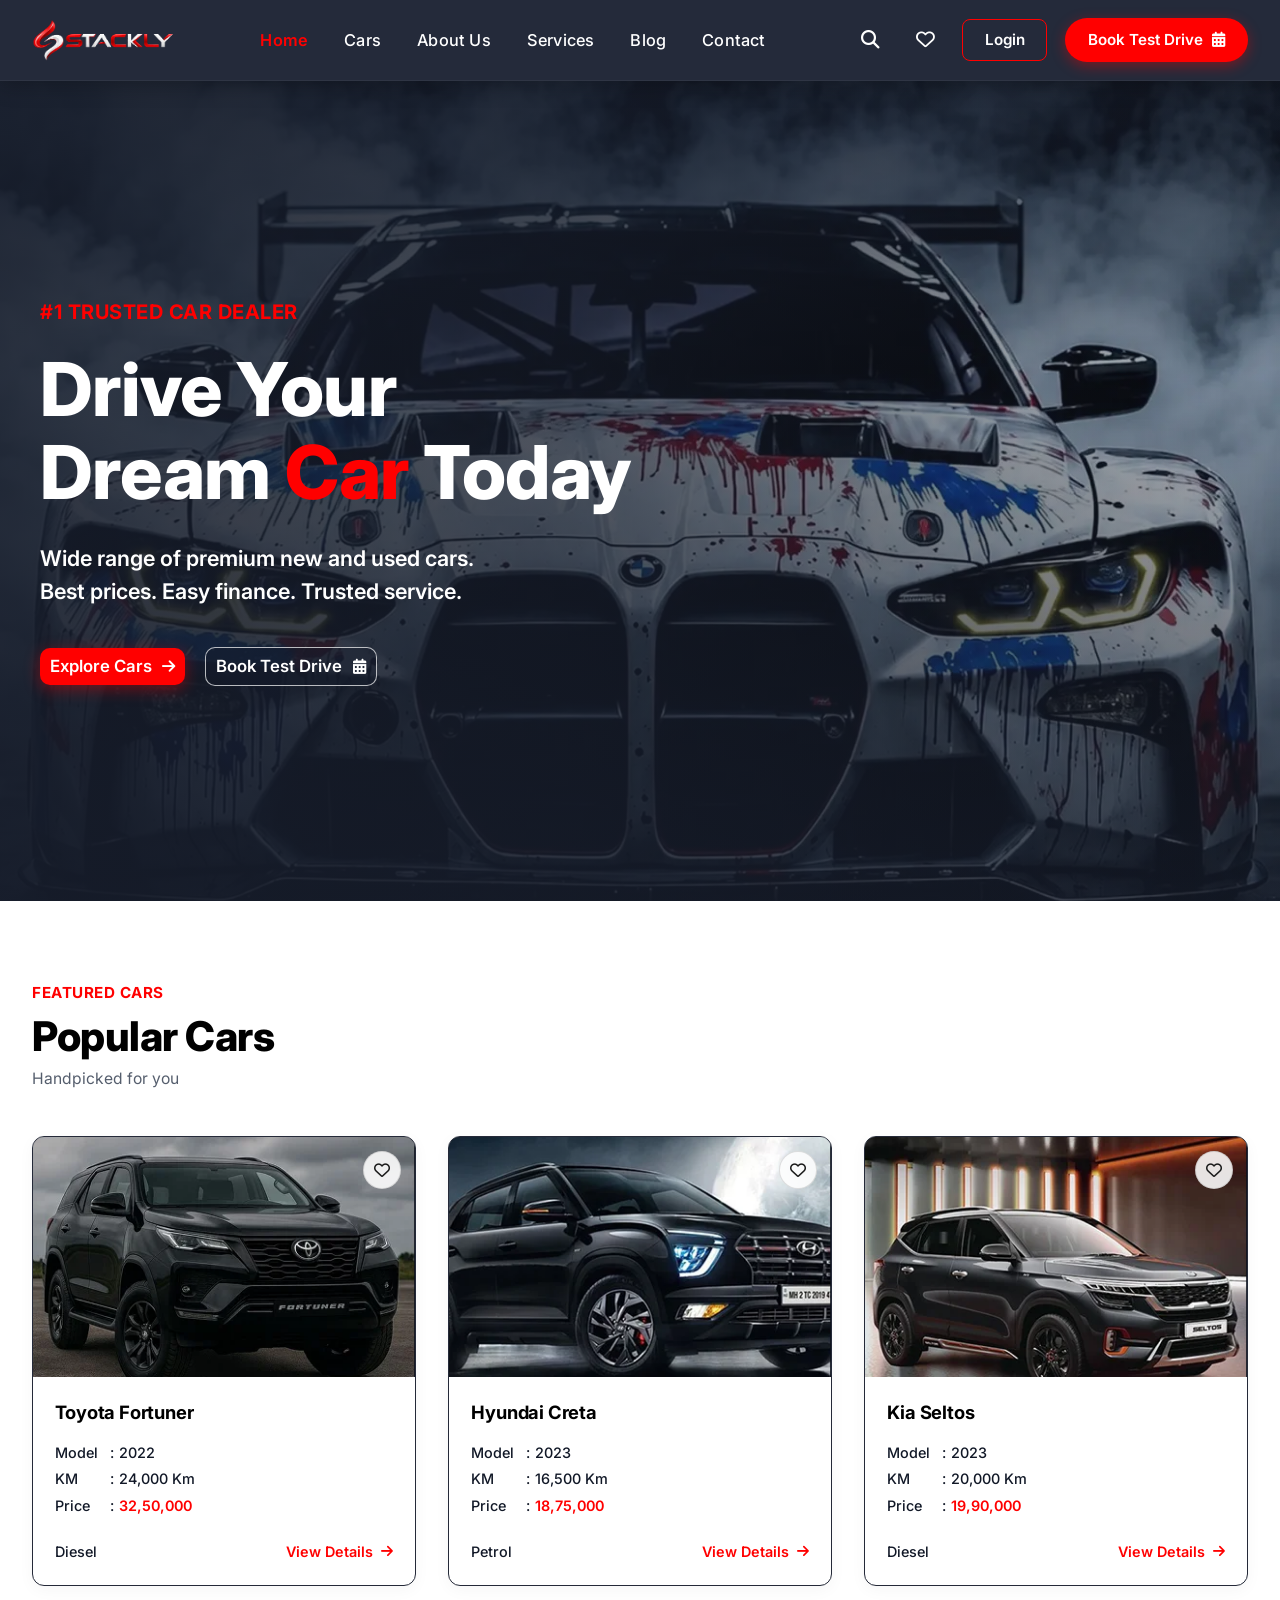
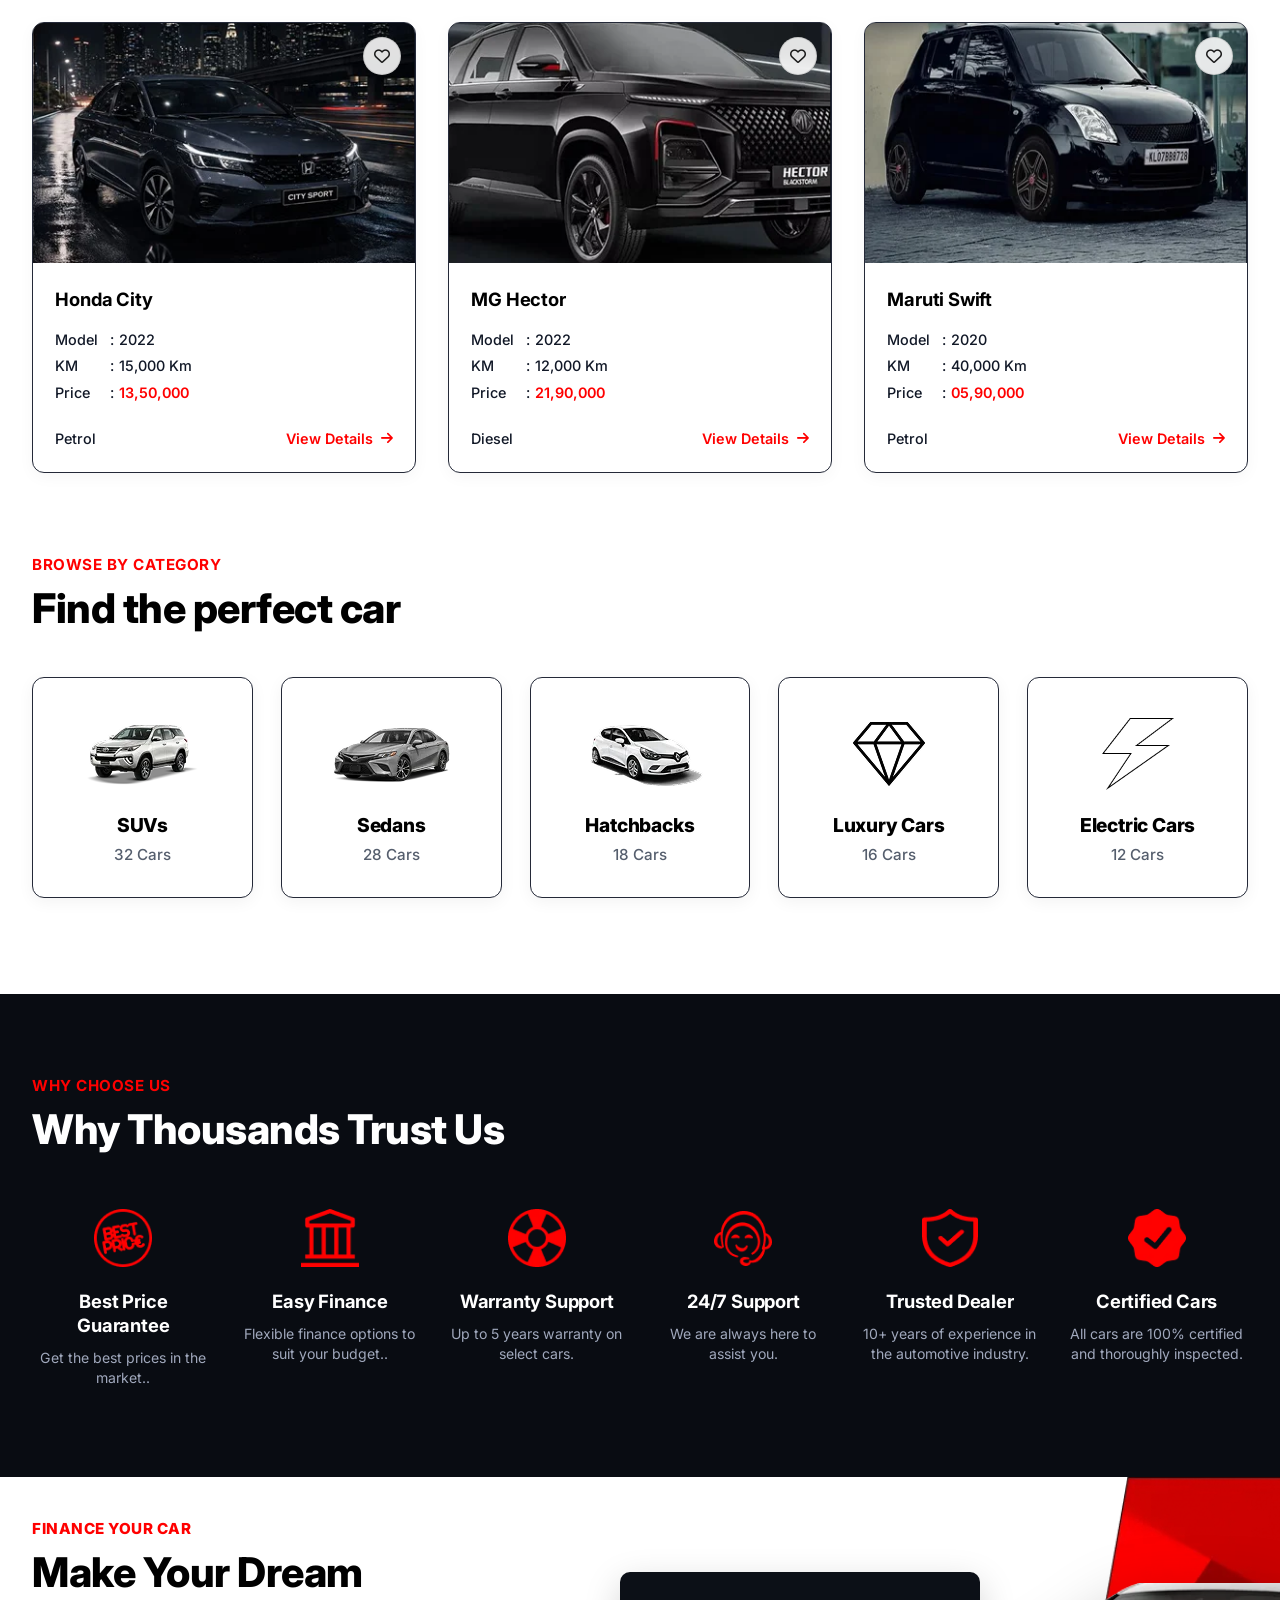
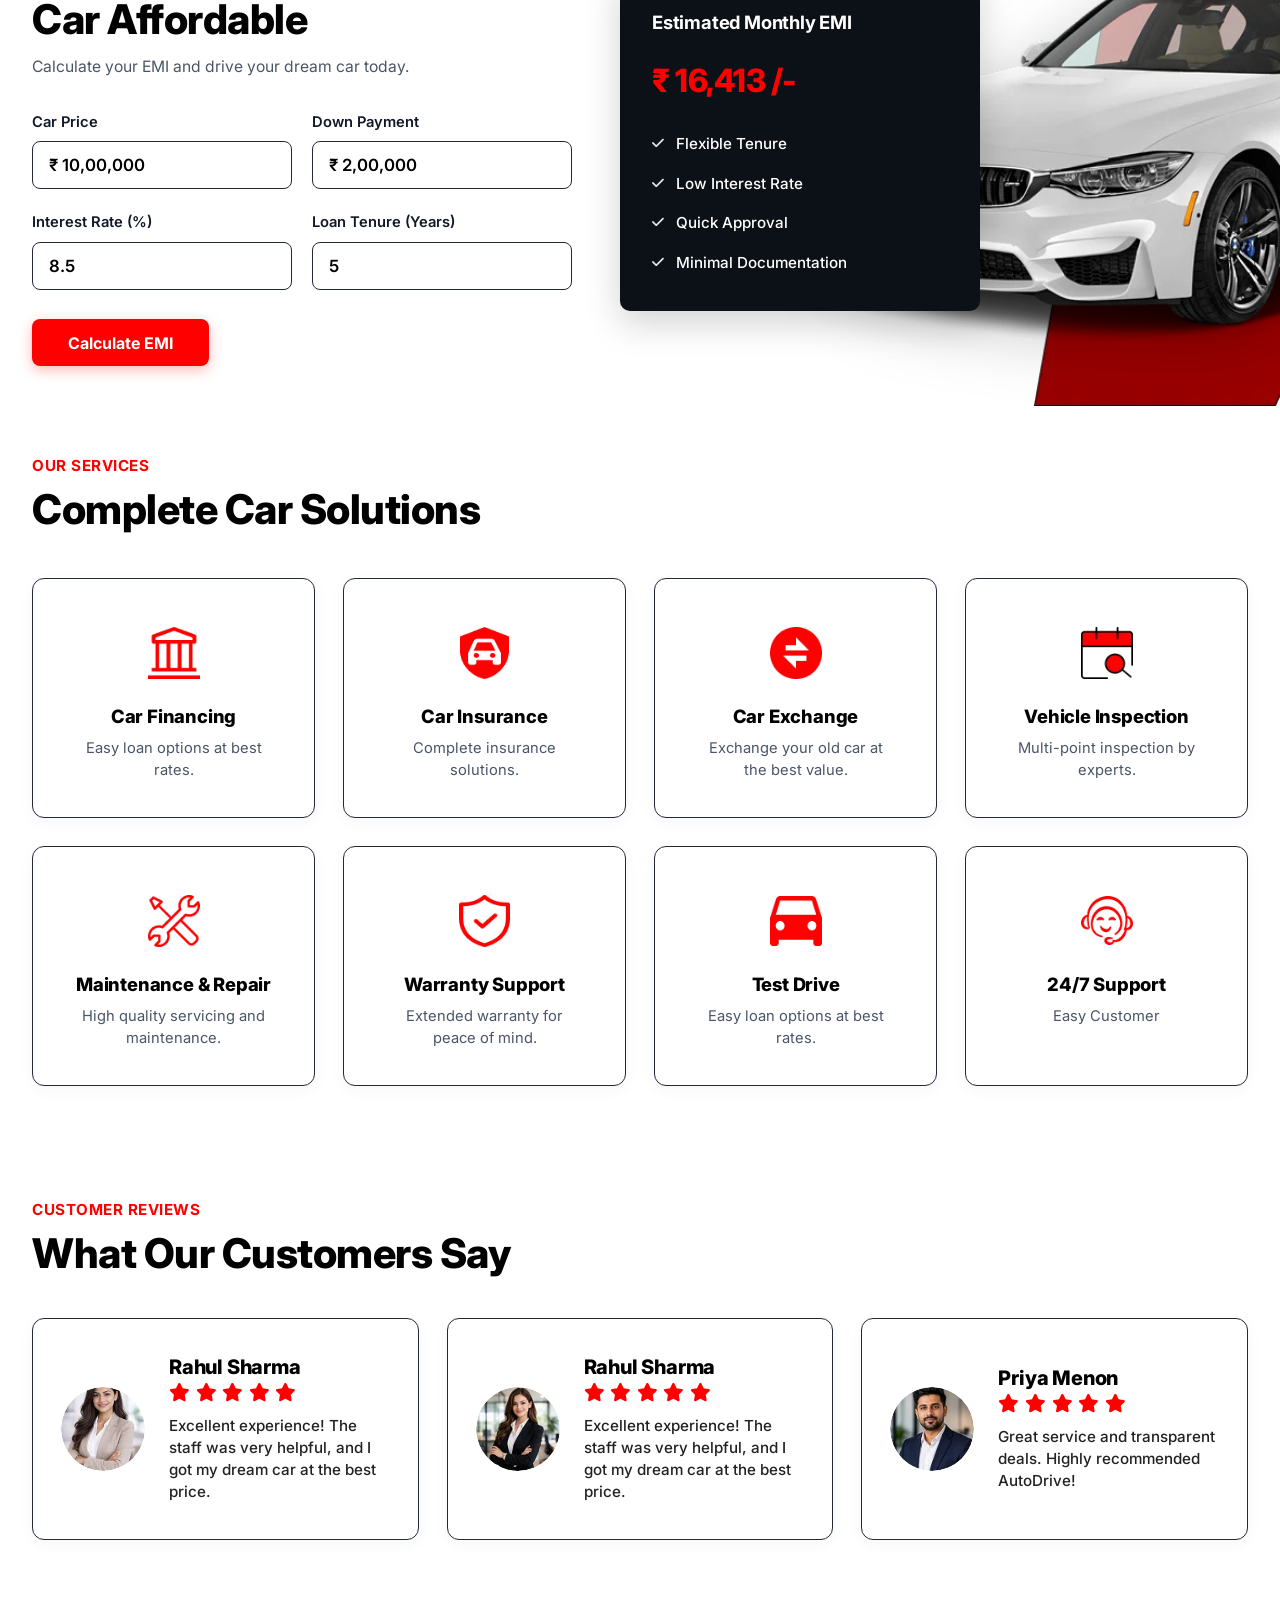
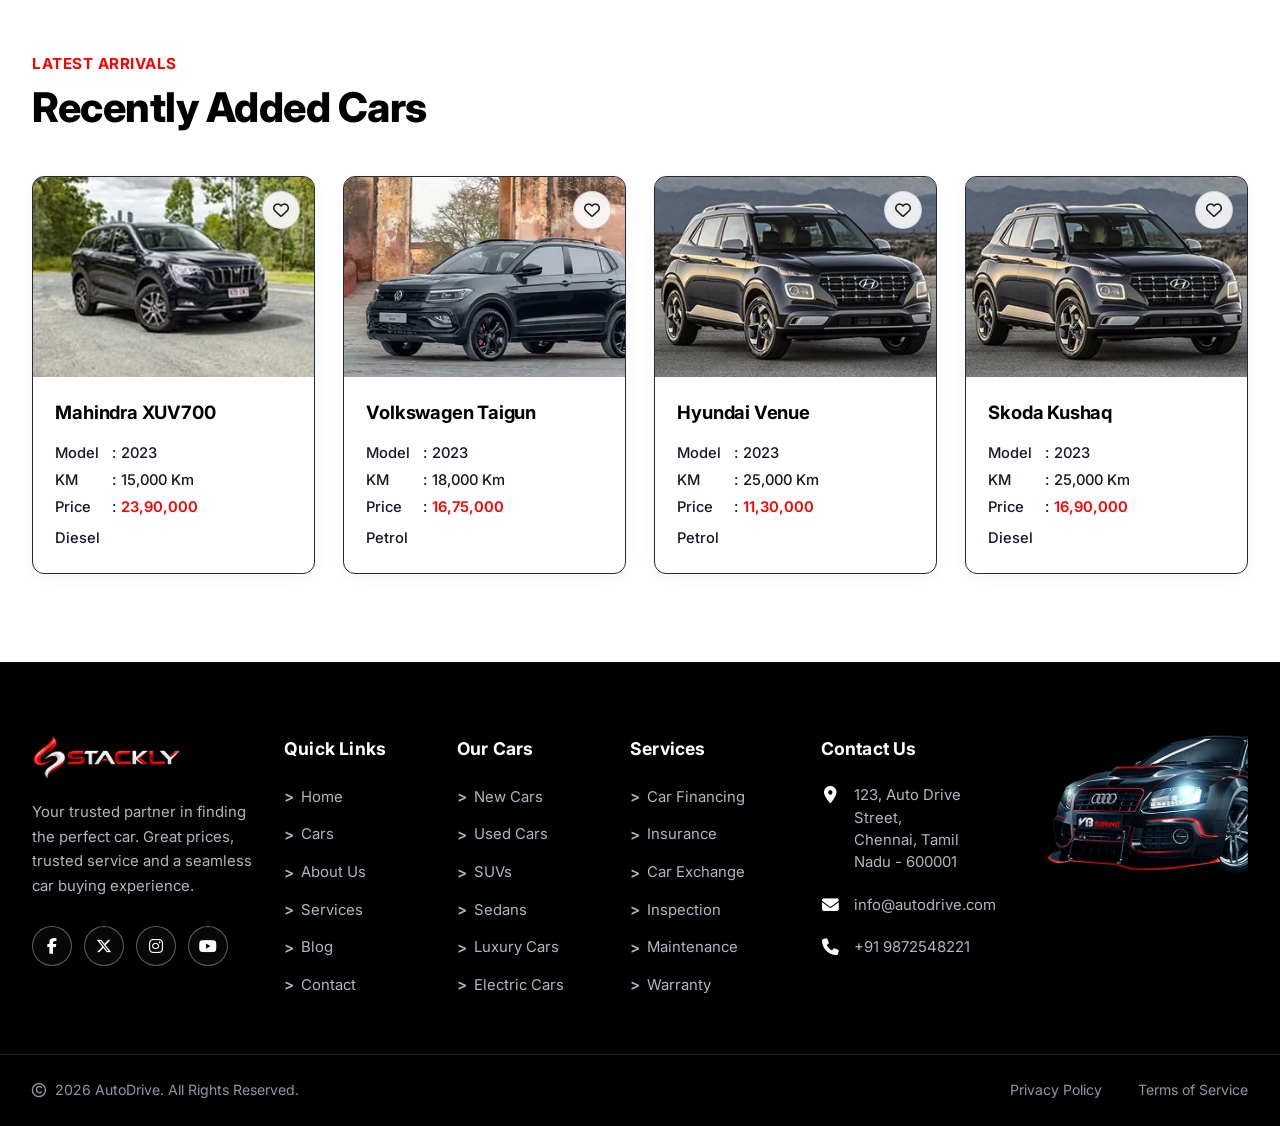
==== commit d77acb09: "refactor: latest arrival section added in home page" ====
--- a/index.html
+++ b/index.html
@@ -883,6 +883,186 @@
           </div>
         </div>
       </section>
+
+      <!-- Latest Arrivals / Recently Added Cars Section -->
+      <section class="latest-arrivals-section" id="latest-arrivals">
+        <div class="latest-arrivals-container">
+          <div class="section-header">
+            <span class="section-badge">LATEST ARRIVALS</span>
+            <h2 class="section-heading">Recently Added Cars</h2>
+          </div>
+
+          <div class="latest-arrivals-grid">
+            <!-- Card 1: Mahindra XUV700 -->
+            <article class="latest-car-card">
+              <div class="latest-car-img-wrap">
+                <img
+                  src="assets/images/home/home-latest-arrivals-img-1.webp"
+                  alt="Mahindra XUV700"
+                  class="latest-car-img"
+                  loading="lazy"
+                />
+                <button
+                  type="button"
+                  class="wishlist-toggle-btn"
+                  aria-label="Add Mahindra XUV700 to wishlist"
+                >
+                  <i class="fa-regular fa-heart"></i>
+                </button>
+              </div>
+              <div class="latest-car-body">
+                <h3 class="latest-car-title">Mahindra XUV700</h3>
+                <div class="latest-car-specs">
+                  <div class="latest-spec-row">
+                    <span class="latest-spec-label">Model</span>
+                    <span class="latest-spec-colon">:</span>
+                    <span class="latest-spec-value">2023</span>
+                  </div>
+                  <div class="latest-spec-row">
+                    <span class="latest-spec-label">KM</span>
+                    <span class="latest-spec-colon">:</span>
+                    <span class="latest-spec-value">15,000 Km</span>
+                  </div>
+                  <div class="latest-spec-row">
+                    <span class="latest-spec-label">Price</span>
+                    <span class="latest-spec-colon">:</span>
+                    <span class="latest-spec-value price-highlight"
+                      >23,90,000</span
+                    >
+                  </div>
+                  <div class="latest-spec-fuel">Diesel</div>
+                </div>
+              </div>
+            </article>
+
+            <!-- Card 2: Volkswagen Taigun -->
+            <article class="latest-car-card">
+              <div class="latest-car-img-wrap">
+                <img
+                  src="assets/images/home/home-latest-arrivals-img-2.webp"
+                  alt="Volkswagen Taigun"
+                  class="latest-car-img"
+                  loading="lazy"
+                />
+                <button
+                  type="button"
+                  class="wishlist-toggle-btn"
+                  aria-label="Add Volkswagen Taigun to wishlist"
+                >
+                  <i class="fa-regular fa-heart"></i>
+                </button>
+              </div>
+              <div class="latest-car-body">
+                <h3 class="latest-car-title">Volkswagen Taigun</h3>
+                <div class="latest-car-specs">
+                  <div class="latest-spec-row">
+                    <span class="latest-spec-label">Model</span>
+                    <span class="latest-spec-colon">:</span>
+                    <span class="latest-spec-value">2023</span>
+                  </div>
+                  <div class="latest-spec-row">
+                    <span class="latest-spec-label">KM</span>
+                    <span class="latest-spec-colon">:</span>
+                    <span class="latest-spec-value">18,000 Km</span>
+                  </div>
+                  <div class="latest-spec-row">
+                    <span class="latest-spec-label">Price</span>
+                    <span class="latest-spec-colon">:</span>
+                    <span class="latest-spec-value price-highlight"
+                      >16,75,000</span
+                    >
+                  </div>
+                  <div class="latest-spec-fuel">Petrol</div>
+                </div>
+              </div>
+            </article>
+
+            <!-- Card 3: Hyundai Venue -->
+            <article class="latest-car-card">
+              <div class="latest-car-img-wrap">
+                <img
+                  src="assets/images/home/home-latest-arrivals-img-3.webp"
+                  alt="Hyundai Venue"
+                  class="latest-car-img"
+                  loading="lazy"
+                />
+                <button
+                  type="button"
+                  class="wishlist-toggle-btn"
+                  aria-label="Add Hyundai Venue to wishlist"
+                >
+                  <i class="fa-regular fa-heart"></i>
+                </button>
+              </div>
+              <div class="latest-car-body">
+                <h3 class="latest-car-title">Hyundai Venue</h3>
+                <div class="latest-car-specs">
+                  <div class="latest-spec-row">
+                    <span class="latest-spec-label">Model</span>
+                    <span class="latest-spec-colon">:</span>
+                    <span class="latest-spec-value">2023</span>
+                  </div>
+                  <div class="latest-spec-row">
+                    <span class="latest-spec-label">KM</span>
+                    <span class="latest-spec-colon">:</span>
+                    <span class="latest-spec-value">25,000 Km</span>
+                  </div>
+                  <div class="latest-spec-row">
+                    <span class="latest-spec-label">Price</span>
+                    <span class="latest-spec-colon">:</span>
+                    <span class="latest-spec-value price-highlight"
+                      >11,30,000</span
+                    >
+                  </div>
+                  <div class="latest-spec-fuel">Petrol</div>
+                </div>
+              </div>
+            </article>
+
+            <!-- Card 4: Skoda Kushaq -->
+            <article class="latest-car-card">
+              <div class="latest-car-img-wrap">
+                <img
+                  src="assets/images/home/home-latest-arrivals-img-3.webp"
+                  alt="Skoda Kushaq"
+                  class="latest-car-img"
+                  loading="lazy"
+                />
+                <button
+                  type="button"
+                  class="wishlist-toggle-btn"
+                  aria-label="Add Skoda Kushaq to wishlist"
+                >
+                  <i class="fa-regular fa-heart"></i>
+                </button>
+              </div>
+              <div class="latest-car-body">
+                <h3 class="latest-car-title">Skoda Kushaq</h3>
+                <div class="latest-car-specs">
+                  <div class="latest-spec-row">
+                    <span class="latest-spec-label">Model</span>
+                    <span class="latest-spec-colon">:</span>
+                    <span class="latest-spec-value">2023</span>
+                  </div>
+                  <div class="latest-spec-row">
+                    <span class="latest-spec-label">KM</span>
+                    <span class="latest-spec-colon">:</span>
+                    <span class="latest-spec-value">25,000 Km</span>
+                  </div>
+                  <div class="latest-spec-row">
+                    <span class="latest-spec-label">Price</span>
+                    <span class="latest-spec-colon">:</span>
+                    <span class="latest-spec-value price-highlight"
+                      >16,90,000</span
+                    >
+                  </div>
+                  <div class="latest-spec-fuel">Diesel</div>
+                </div>
+              </div>
+            </article>
+          </div>
+        </div>
+      </section>
     </main>
 
     <!-- Footer Component Placeholder -->
--- a/assets/css/styles.css
+++ b/assets/css/styles.css
@@ -1236,6 +1236,127 @@
 }
 
 /* --------------------------------------------------------------------------
+   LATEST ARRIVALS / RECENTLY ADDED CARS SECTION
+   -------------------------------------------------------------------------- */
+.latest-arrivals-section {
+  width: 100%;
+  background-color: #ffffff;
+  color: #111827;
+  padding: 1.5rem 0 5.5rem;
+  position: relative;
+}
+
+.latest-arrivals-container {
+  max-width: var(--container-max-width);
+  margin: 0 auto;
+  padding: 0 2rem;
+  width: 100%;
+}
+
+.latest-arrivals-grid {
+  display: grid;
+  grid-template-columns: repeat(4, 1fr);
+  gap: 1.75rem;
+  align-items: stretch;
+}
+
+.latest-car-card {
+  background-color: #ffffff;
+  border: 1.5px solid #242938;
+  border-radius: 12px;
+  overflow: hidden;
+  display: flex;
+  flex-direction: column;
+  box-shadow: 0 4px 16px rgba(0, 0, 0, 0.04);
+  transition:
+    transform var(--transition-speed) ease,
+    box-shadow var(--transition-speed) ease,
+    border-color var(--transition-speed) ease;
+}
+
+.latest-car-card:hover {
+  transform: translateY(-5px);
+  box-shadow: 0 12px 28px rgba(0, 0, 0, 0.12);
+  border-color: var(--primary-red);
+}
+
+.latest-car-img-wrap {
+  position: relative;
+  width: 100%;
+  height: 200px;
+  background-color: #0d121d;
+  overflow: hidden;
+}
+
+.latest-car-img {
+  width: 100%;
+  height: 100%;
+  object-fit: cover;
+  transition: transform 0.45s ease;
+}
+
+.latest-car-card:hover .latest-car-img {
+  transform: scale(1.04);
+}
+
+.latest-car-body {
+  padding: 1.35rem 1.4rem 1.4rem;
+  display: flex;
+  flex-direction: column;
+  flex: 1;
+}
+
+.latest-car-title {
+  font-size: 1.15rem;
+  font-weight: 700;
+  color: #000000;
+  margin-bottom: 0.95rem;
+  letter-spacing: -0.2px;
+}
+
+.latest-car-specs {
+  display: flex;
+  flex-direction: column;
+  gap: 0.35rem;
+}
+
+.latest-spec-row {
+  display: grid;
+  grid-template-columns: 52px 14px 1fr;
+  align-items: center;
+  font-size: 0.92rem;
+  line-height: 1.45;
+}
+
+.latest-spec-label {
+  color: #111827;
+  font-weight: 500;
+}
+
+.latest-spec-colon {
+  color: #111827;
+  font-weight: 500;
+  text-align: center;
+}
+
+.latest-spec-value {
+  color: #111827;
+  font-weight: 500;
+}
+
+.latest-spec-value.price-highlight {
+  color: var(--primary-red);
+  font-weight: 600;
+}
+
+.latest-spec-fuel {
+  font-size: 0.92rem;
+  font-weight: 500;
+  color: #111827;
+  margin-top: 0.2rem;
+}
+
+/* --------------------------------------------------------------------------
    FOOTER COMPONENT
    -------------------------------------------------------------------------- */
 .site-footer {
@@ -1647,6 +1768,15 @@
     gap: 1.5rem;
   }
 
+  .latest-arrivals-section {
+    padding: 1.5rem 0 4.5rem;
+  }
+
+  .latest-arrivals-grid {
+    grid-template-columns: repeat(2, 1fr);
+    gap: 1.5rem;
+  }
+
   .footer-grid {
     grid-template-columns: repeat(2, 1fr);
     gap: 2.25rem;
@@ -1687,6 +1817,12 @@
   .reviews-grid {
     grid-template-columns: 1fr;
     max-width: 480px;
+    margin: 0 auto;
+  }
+
+  .latest-arrivals-grid {
+    grid-template-columns: 1fr;
+    max-width: 440px;
     margin: 0 auto;
   }
 
@@ -1726,7 +1862,8 @@
   .why-choose-us-container,
   .finance-container,
   .services-container,
-  .reviews-container {
+  .reviews-container,
+  .latest-arrivals-container {
     padding: 0 1.25rem;
   }
 
@@ -1769,6 +1906,10 @@
   }
 
   .reviews-section {
+    padding: 1rem 0 3.75rem;
+  }
+
+  .latest-arrivals-section {
     padding: 1rem 0 3.75rem;
   }
 
@@ -1883,6 +2024,12 @@
     margin: 0 auto;
   }
 
+  .latest-arrivals-grid {
+    grid-template-columns: 1fr;
+    max-width: 300px;
+    margin: 0 auto;
+  }
+
   .review-card {
     flex-direction: column;
     text-align: center;
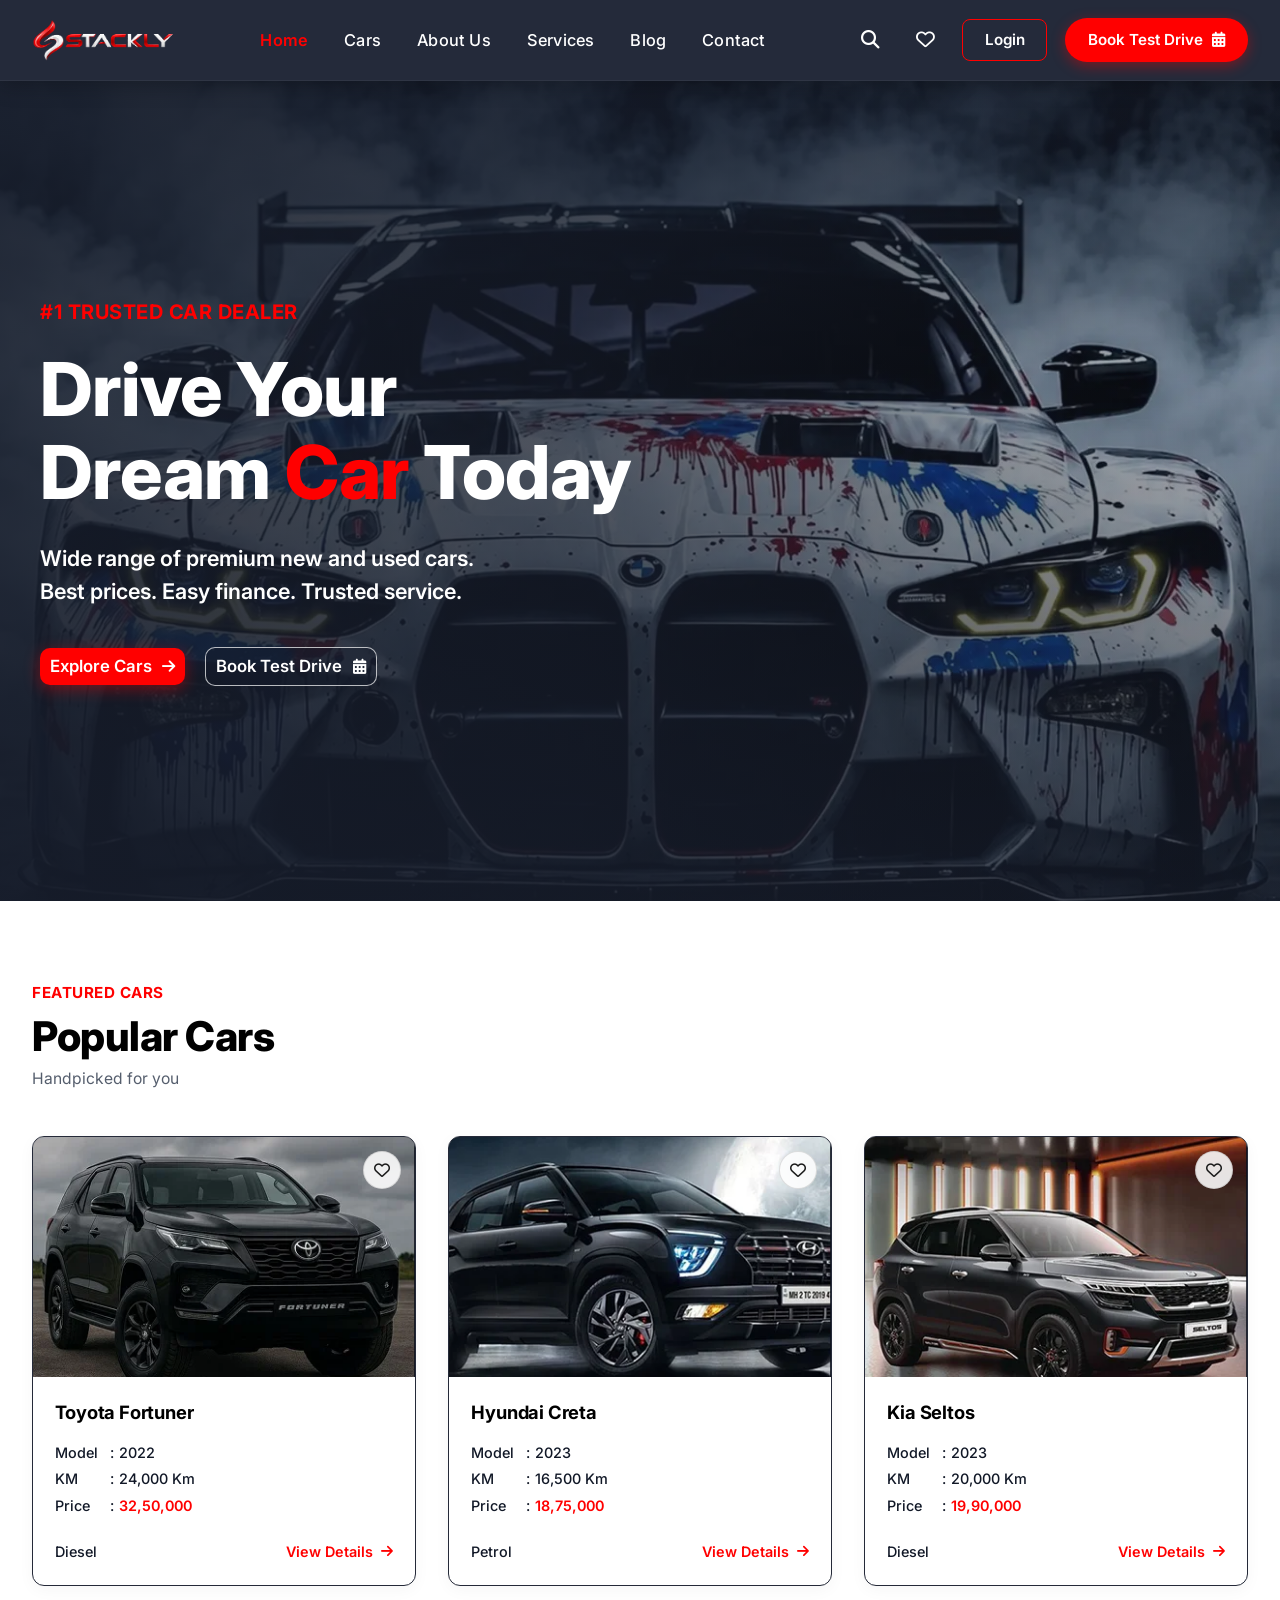
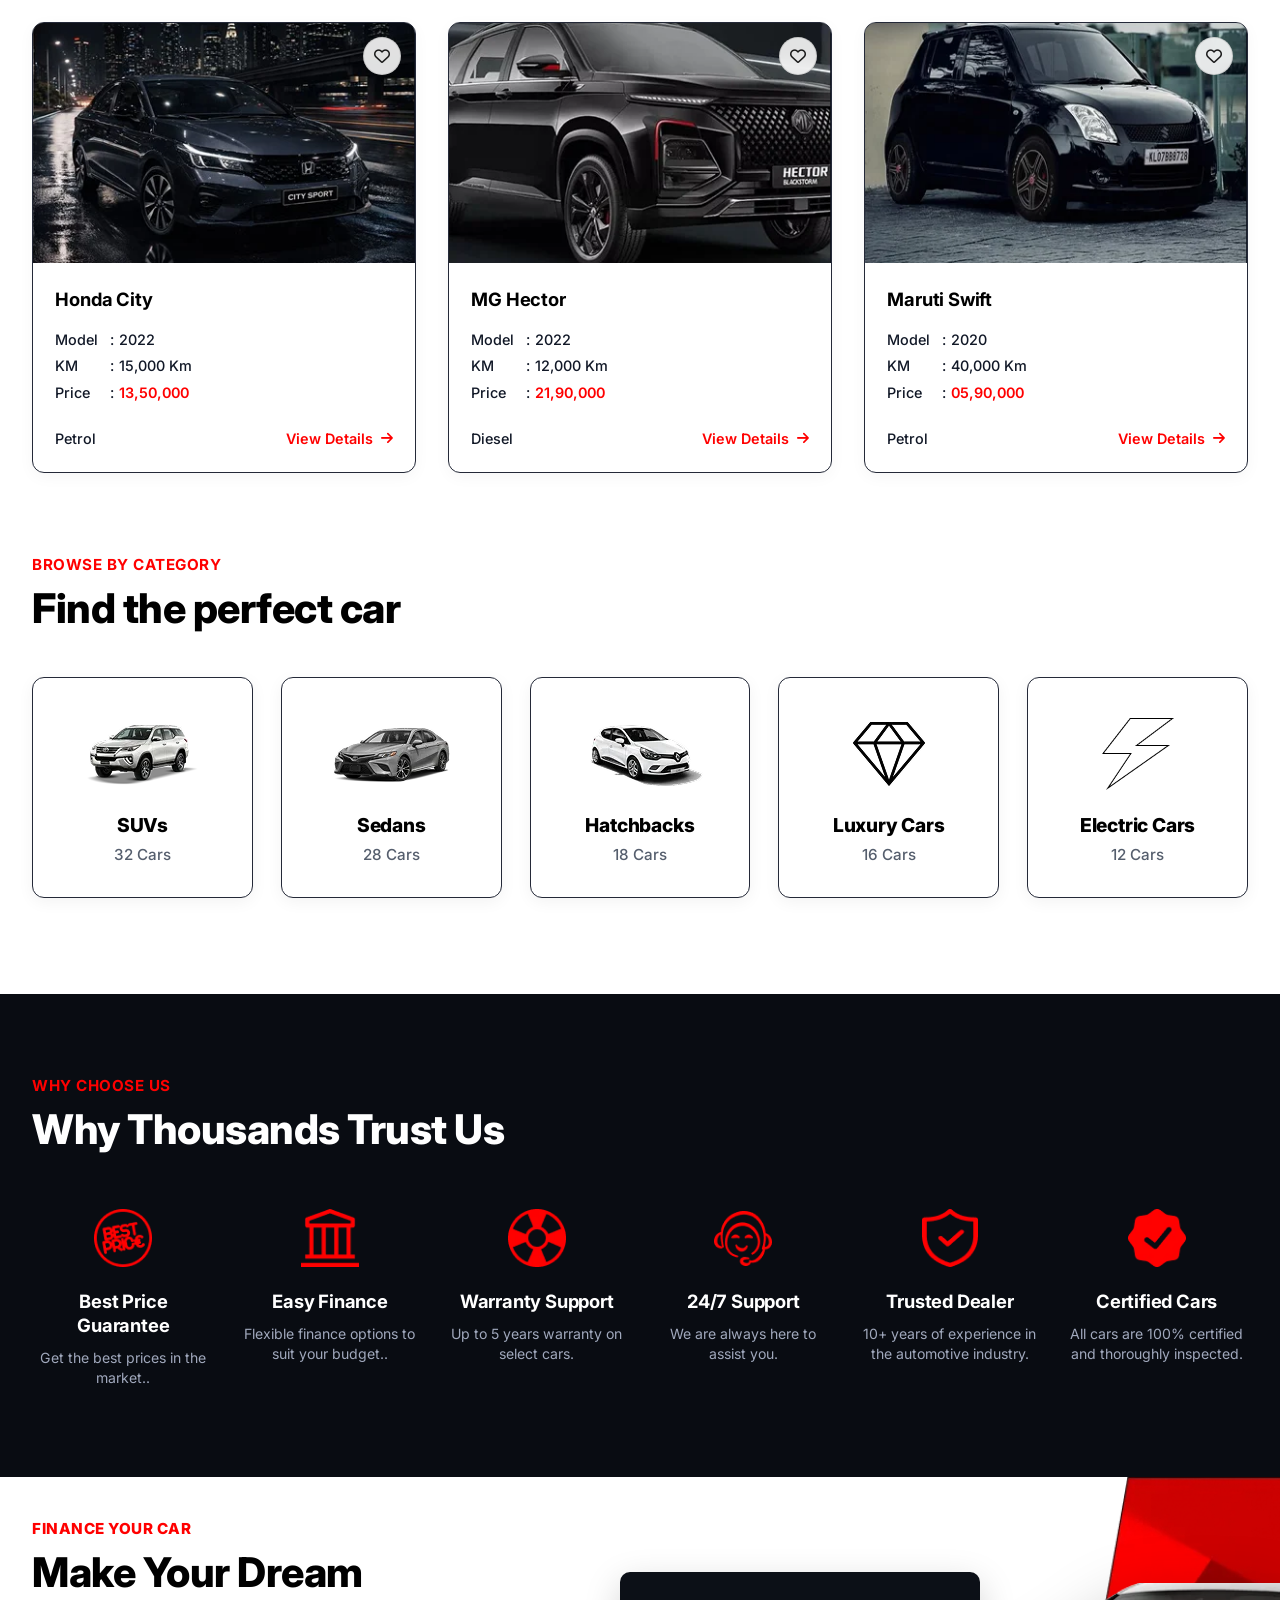
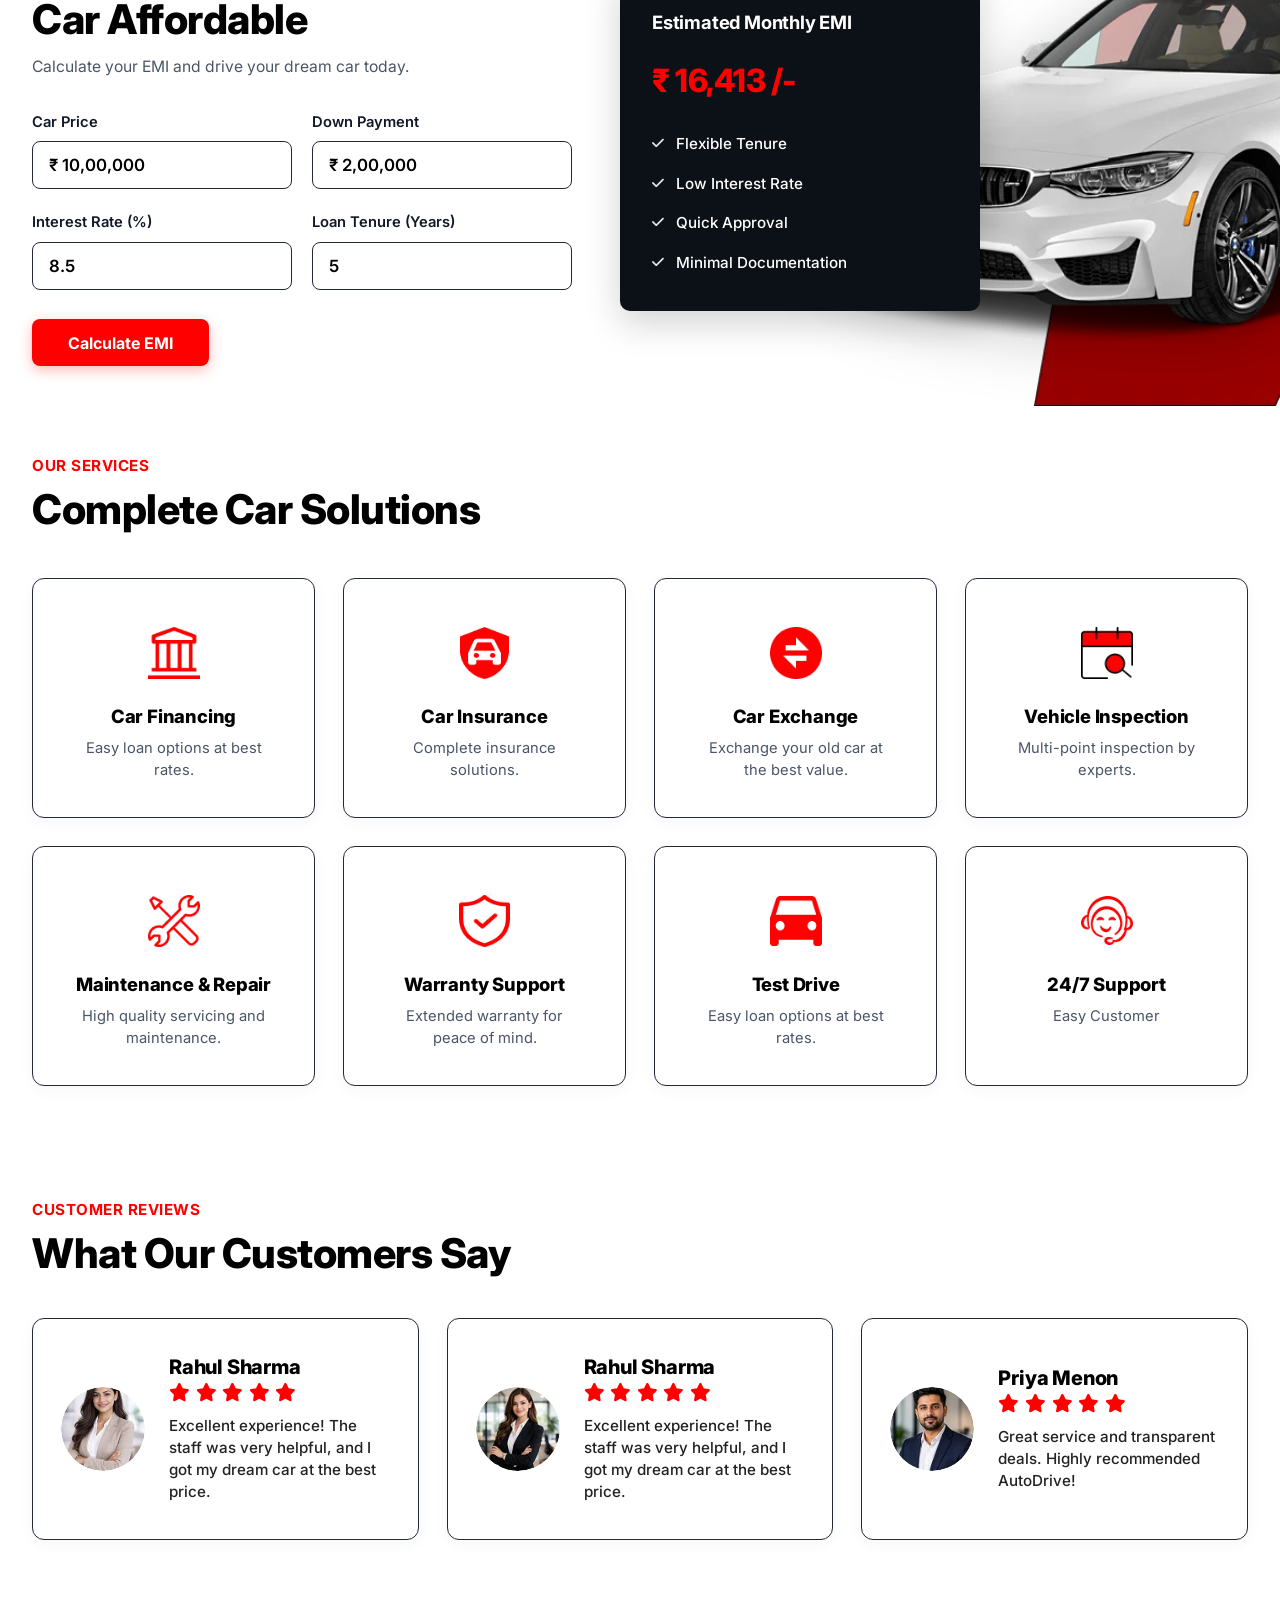
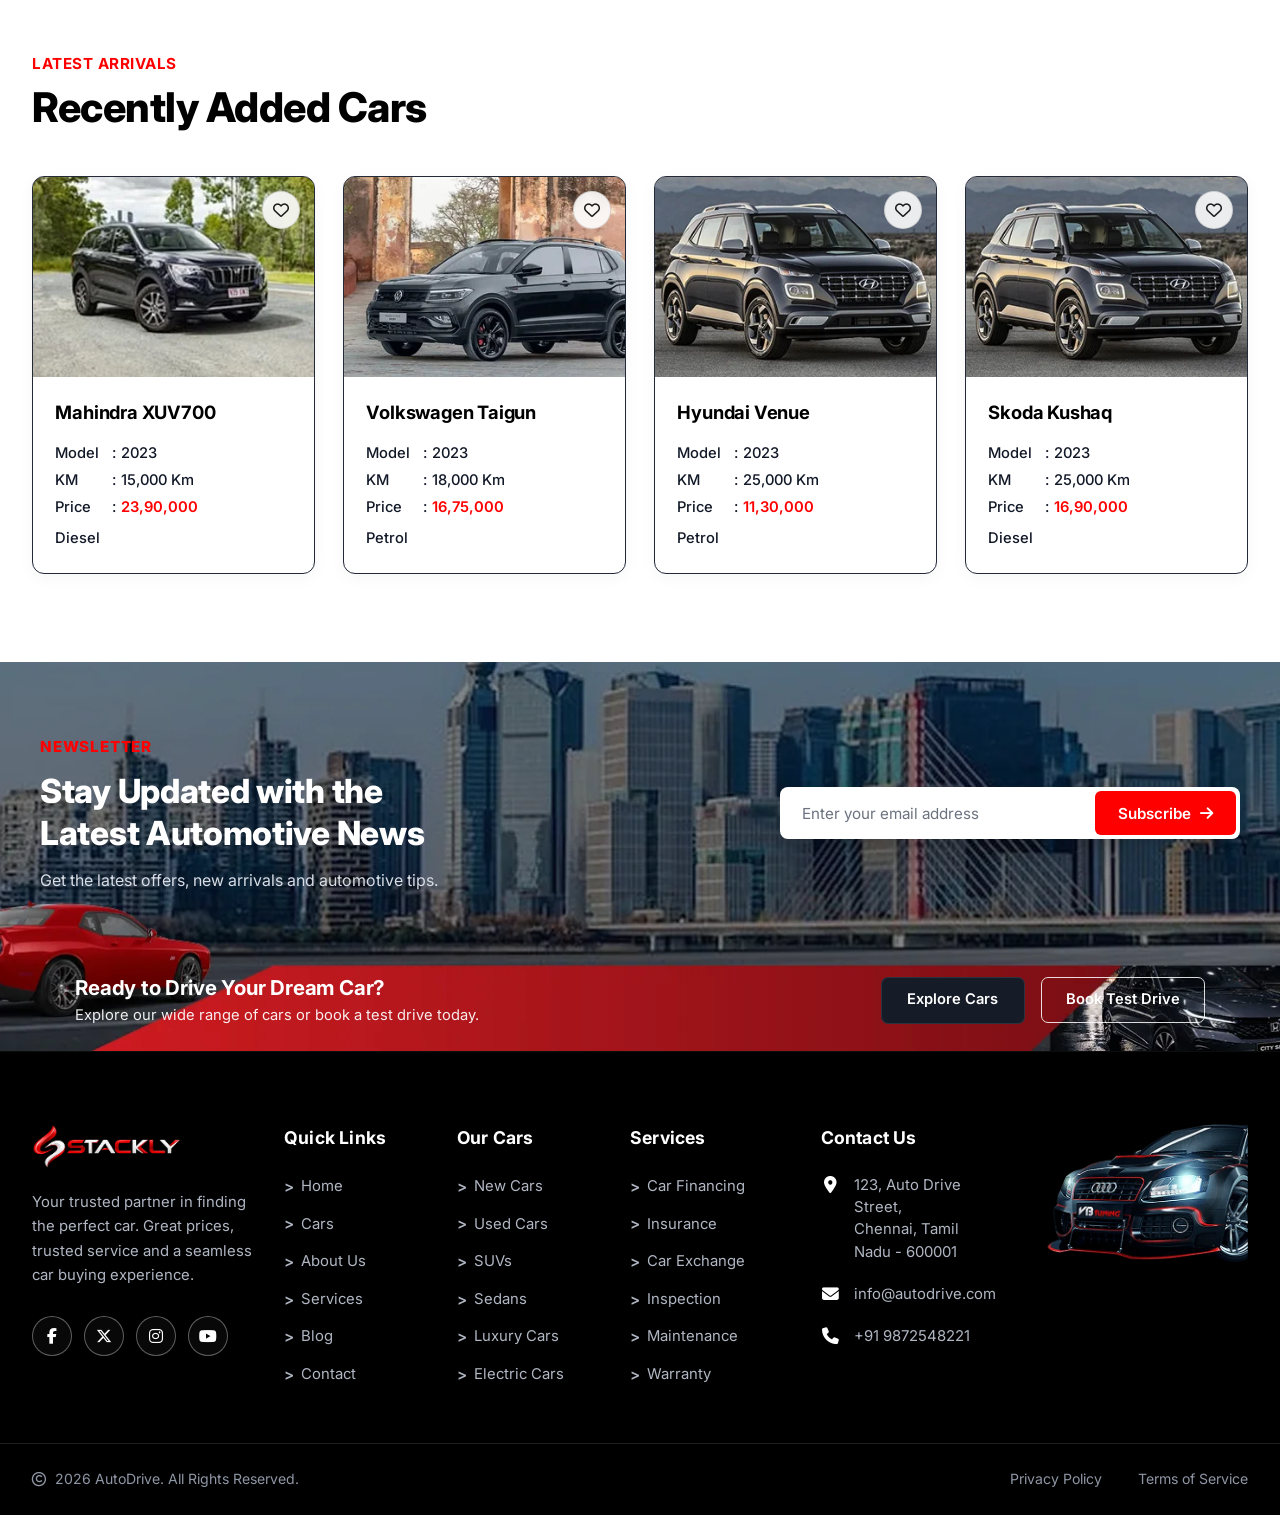
==== commit 9fdf0bbb: "refactor: newsletter added" ====
--- a/index.html
+++ b/index.html
@@ -1063,6 +1063,67 @@
           </div>
         </div>
       </section>
+
+      <!-- Newsletter & CTA Banner Section -->
+      <section class="newsletter-cta-section" id="newsletter">
+        <div class="newsletter-cta-container">
+          <!-- Top Row: Newsletter Subscription -->
+          <div class="newsletter-top-row">
+            <div class="newsletter-info">
+              <span class="newsletter-badge">NEWSLETTER</span>
+              <h2 class="newsletter-title">
+                Stay Updated with the<br />
+                Latest Automotive News
+              </h2>
+              <p class="newsletter-desc">
+                Get the latest offers, new arrivals and automotive tips.
+              </p>
+            </div>
+            <div class="newsletter-form-wrapper">
+              <form
+                class="newsletter-form"
+                id="newsletter-form"
+                onsubmit="return false;"
+              >
+                <div class="newsletter-input-group">
+                  <input
+                    type="email"
+                    class="newsletter-input"
+                    id="newsletter-email"
+                    placeholder="Enter your email address"
+                    required
+                    aria-label="Email address"
+                  />
+                  <button
+                    type="submit"
+                    class="btn-newsletter-subscribe"
+                    aria-label="Subscribe to newsletter"
+                  >
+                    <span>Subscribe</span>
+                    <i class="fa-solid fa-arrow-right"></i>
+                  </button>
+                </div>
+              </form>
+            </div>
+          </div>
+
+          <!-- Bottom Row: Ready to Drive CTA Banner -->
+          <div class="newsletter-bottom-row">
+            <div class="cta-drive-info">
+              <h3 class="cta-drive-title">Ready to Drive Your Dream Car?</h3>
+              <p class="cta-drive-desc">
+                Explore our wide range of cars or book a test drive today.
+              </p>
+            </div>
+            <div class="cta-drive-actions">
+              <a href="pages/cars.html" class="btn-cta-explore">Explore Cars</a>
+              <a href="pages/contact.html" class="btn-cta-testdrive"
+                >Book Test Drive</a
+              >
+            </div>
+          </div>
+        </div>
+      </section>
     </main>
 
     <!-- Footer Component Placeholder -->
--- a/assets/css/styles.css
+++ b/assets/css/styles.css
@@ -1357,6 +1357,216 @@
 }
 
 /* --------------------------------------------------------------------------
+   NEWSLETTER & CTA BANNER SECTION
+   -------------------------------------------------------------------------- */
+.newsletter-cta-section {
+  width: 100%;
+  position: relative;
+  background-image: url("../images/newsletter-section-bg-image.webp");
+  background-size: cover;
+  background-position: center bottom;
+  background-repeat: no-repeat;
+  color: #ffffff;
+  overflow: hidden;
+}
+
+.newsletter-cta-container {
+  max-width: var(--container-max-width);
+  margin: 0 auto;
+  padding: 0 2.5rem;
+  width: 100%;
+  display: flex;
+  flex-direction: column;
+}
+
+/* Top Newsletter Row */
+.newsletter-top-row {
+  display: flex;
+  align-items: center;
+  justify-content: space-between;
+  gap: 3rem;
+  padding: 4.5rem 0 3.8rem;
+}
+
+.newsletter-info {
+  max-width: 580px;
+}
+
+.newsletter-badge {
+  display: inline-block;
+  color: var(--primary-red);
+  font-size: 0.95rem;
+  font-weight: 800;
+  letter-spacing: 0.8px;
+  text-transform: uppercase;
+  margin-bottom: 0.75rem;
+}
+
+.newsletter-title {
+  font-size: clamp(1.85rem, 2.6vw, 2.45rem);
+  font-weight: 800;
+  color: #ffffff;
+  line-height: 1.25;
+  margin-bottom: 0.85rem;
+  letter-spacing: -0.3px;
+}
+
+.newsletter-desc {
+  font-size: 1rem;
+  color: #d8dde6;
+  line-height: 1.55;
+}
+
+.newsletter-form-wrapper {
+  width: 100%;
+  max-width: 460px;
+  flex-shrink: 0;
+}
+
+.newsletter-form {
+  width: 100%;
+}
+
+.newsletter-input-group {
+  display: flex;
+  align-items: center;
+  background-color: #ffffff;
+  border-radius: 8px;
+  padding: 4px;
+  box-shadow: 0 8px 24px rgba(0, 0, 0, 0.28);
+  transition: box-shadow var(--transition-speed) ease;
+}
+
+.newsletter-input-group:focus-within {
+  box-shadow:
+    0 0 0 2px var(--primary-red),
+    0 8px 24px rgba(0, 0, 0, 0.35);
+}
+
+.newsletter-input {
+  flex: 1;
+  min-width: 0;
+  border: none;
+  outline: none;
+  background: transparent;
+  padding: 0.8rem 1.15rem;
+  font-size: 0.95rem;
+  font-family: inherit;
+  color: #111827;
+}
+
+.newsletter-input::placeholder {
+  color: #6b7280;
+  opacity: 1;
+}
+
+.btn-newsletter-subscribe {
+  background-color: var(--primary-red);
+  color: #ffffff;
+  border: none;
+  border-radius: 6px;
+  padding: 0.8rem 1.45rem;
+  font-size: 0.95rem;
+  font-weight: 600;
+  display: inline-flex;
+  align-items: center;
+  gap: 0.55rem;
+  cursor: pointer;
+  white-space: nowrap;
+  transition:
+    background-color var(--transition-speed) ease,
+    transform var(--transition-speed) ease;
+}
+
+.btn-newsletter-subscribe:hover {
+  background-color: var(--primary-red-hover);
+  transform: translateX(2px);
+}
+
+/* Bottom CTA Row */
+.newsletter-bottom-row {
+  display: flex;
+  align-items: center;
+  justify-content: space-between;
+  gap: 2rem;
+  padding: 1.35rem 0 1.6rem;
+  position: relative;
+}
+
+.cta-drive-info {
+  margin-left: 2.2rem;
+}
+
+.cta-drive-title {
+  font-size: clamp(1.2rem, 1.6vw, 1.45rem);
+  font-weight: 700;
+  color: #ffffff;
+  line-height: 1.3;
+  margin-bottom: 0.2rem;
+  letter-spacing: -0.2px;
+}
+
+.cta-drive-desc {
+  font-size: 0.92rem;
+  color: rgba(255, 255, 255, 0.92);
+  line-height: 1.4;
+}
+
+.cta-drive-actions {
+  display: flex;
+  align-items: center;
+  gap: 1rem;
+  margin-right: 2.2rem;
+  flex-shrink: 0;
+}
+
+.btn-cta-explore {
+  background-color: #151b27;
+  color: #ffffff;
+  border: 1px solid rgba(255, 255, 255, 0.1);
+  padding: 0.68rem 1.6rem;
+  border-radius: 7px;
+  font-size: 0.92rem;
+  font-weight: 600;
+  display: inline-flex;
+  align-items: center;
+  justify-content: center;
+  transition:
+    background-color var(--transition-speed) ease,
+    transform var(--transition-speed) ease,
+    box-shadow var(--transition-speed) ease;
+}
+
+.btn-cta-explore:hover {
+  background-color: #0d121c;
+  transform: translateY(-2px);
+  box-shadow: 0 4px 14px rgba(0, 0, 0, 0.35);
+}
+
+.btn-cta-testdrive {
+  background-color: transparent;
+  color: #ffffff;
+  border: 1.5px solid rgba(255, 255, 255, 0.85);
+  padding: 0.65rem 1.5rem;
+  border-radius: 7px;
+  font-size: 0.92rem;
+  font-weight: 600;
+  display: inline-flex;
+  align-items: center;
+  justify-content: center;
+  transition:
+    background-color var(--transition-speed) ease,
+    border-color var(--transition-speed) ease,
+    transform var(--transition-speed) ease;
+}
+
+.btn-cta-testdrive:hover {
+  background-color: rgba(255, 255, 255, 0.15);
+  border-color: #ffffff;
+  transform: translateY(-2px);
+}
+
+/* --------------------------------------------------------------------------
    FOOTER COMPONENT
    -------------------------------------------------------------------------- */
 .site-footer {
@@ -1777,6 +1987,33 @@
     gap: 1.5rem;
   }
 
+  .newsletter-top-row {
+    flex-direction: column;
+    align-items: flex-start;
+    gap: 2rem;
+    padding: 3.5rem 0 2.5rem;
+  }
+
+  .newsletter-form-wrapper {
+    max-width: 100%;
+  }
+
+  .newsletter-bottom-row {
+    flex-direction: column;
+    align-items: flex-start;
+    gap: 1.25rem;
+    padding: 1.5rem 0 2rem;
+  }
+
+  .cta-drive-info {
+    margin-left: 0;
+  }
+
+  .cta-drive-actions {
+    margin-right: 0;
+    width: 100%;
+  }
+
   .footer-grid {
     grid-template-columns: repeat(2, 1fr);
     gap: 2.25rem;
@@ -1863,8 +2100,36 @@
   .finance-container,
   .services-container,
   .reviews-container,
-  .latest-arrivals-container {
+  .latest-arrivals-container,
+  .newsletter-cta-container {
     padding: 0 1.25rem;
+  }
+
+  .newsletter-input-group {
+    flex-direction: column;
+    padding: 6px;
+    gap: 6px;
+  }
+
+  .newsletter-input {
+    width: 100%;
+    text-align: center;
+    padding: 0.75rem 0.5rem;
+  }
+
+  .btn-newsletter-subscribe {
+    width: 100%;
+    justify-content: center;
+  }
+
+  .cta-drive-actions {
+    flex-direction: column;
+    gap: 0.75rem;
+  }
+
+  .btn-cta-explore,
+  .btn-cta-testdrive {
+    width: 100%;
   }
 
   .finance-section {
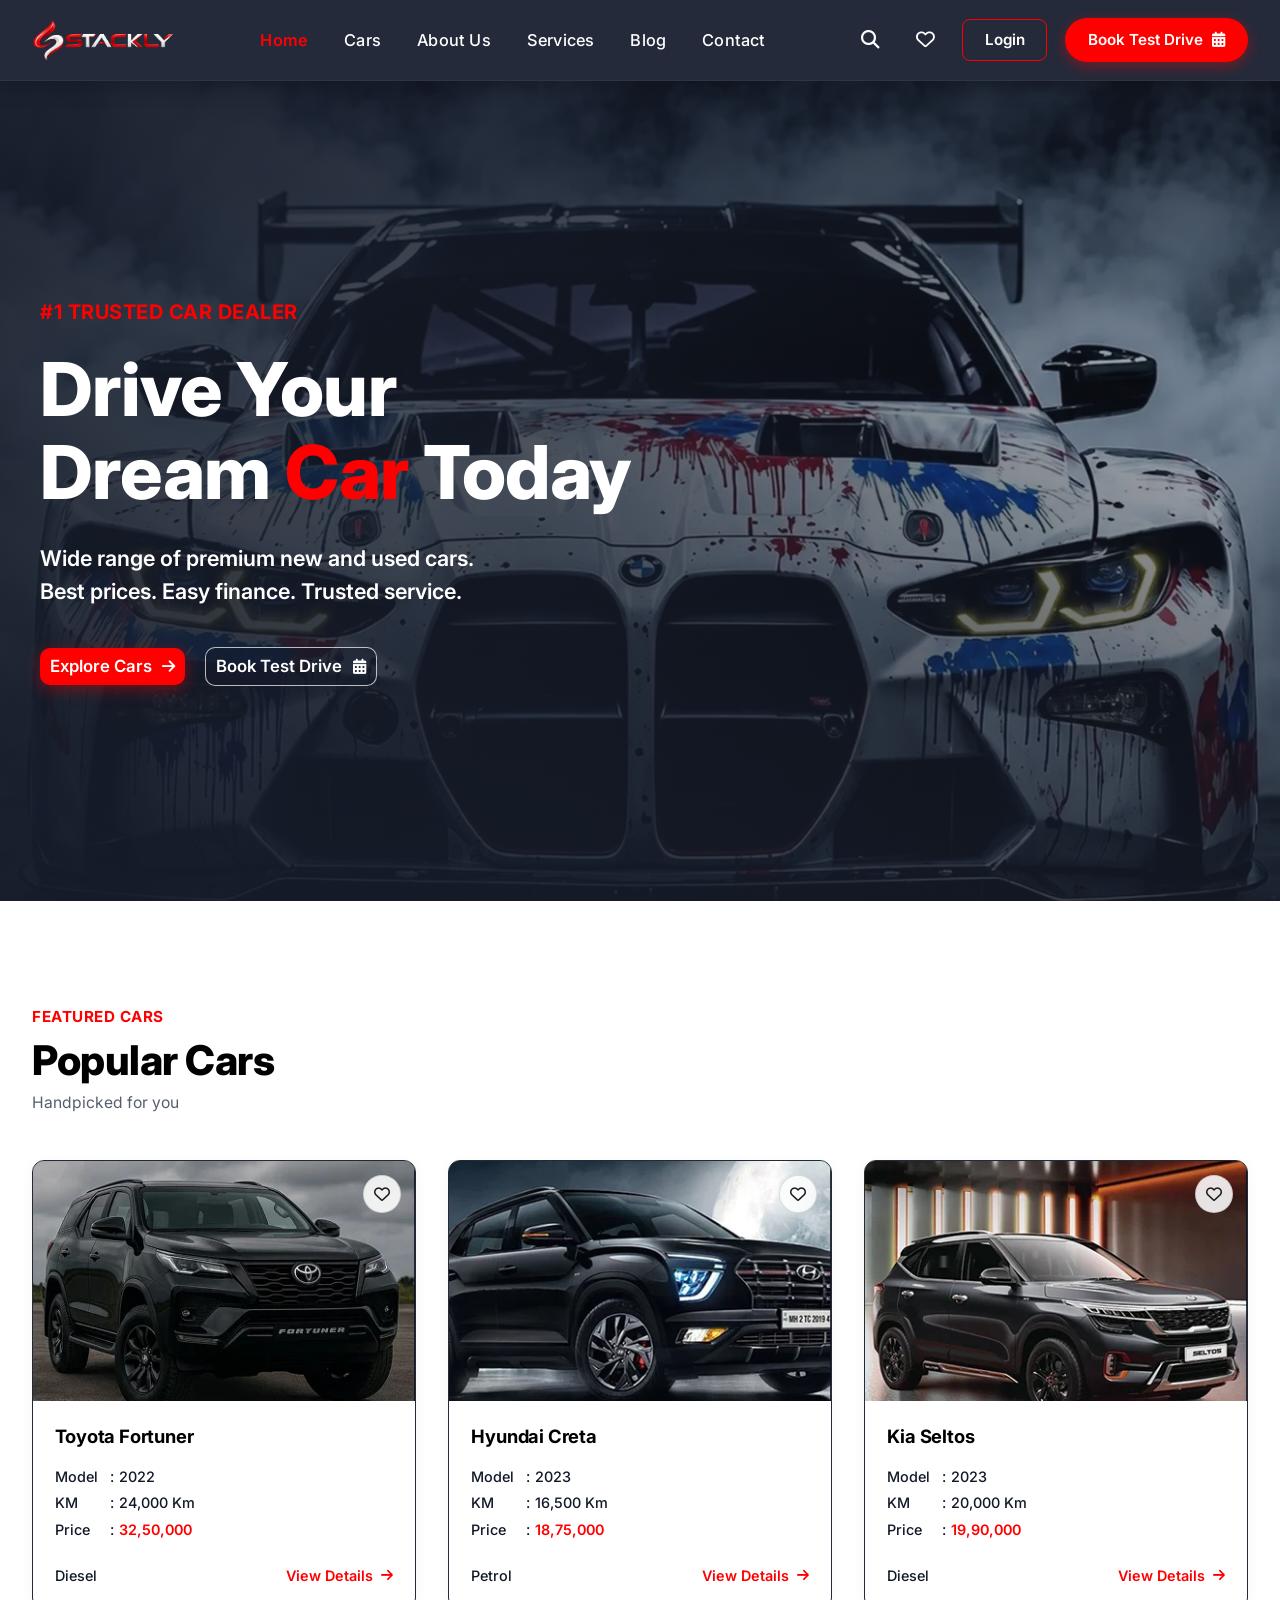
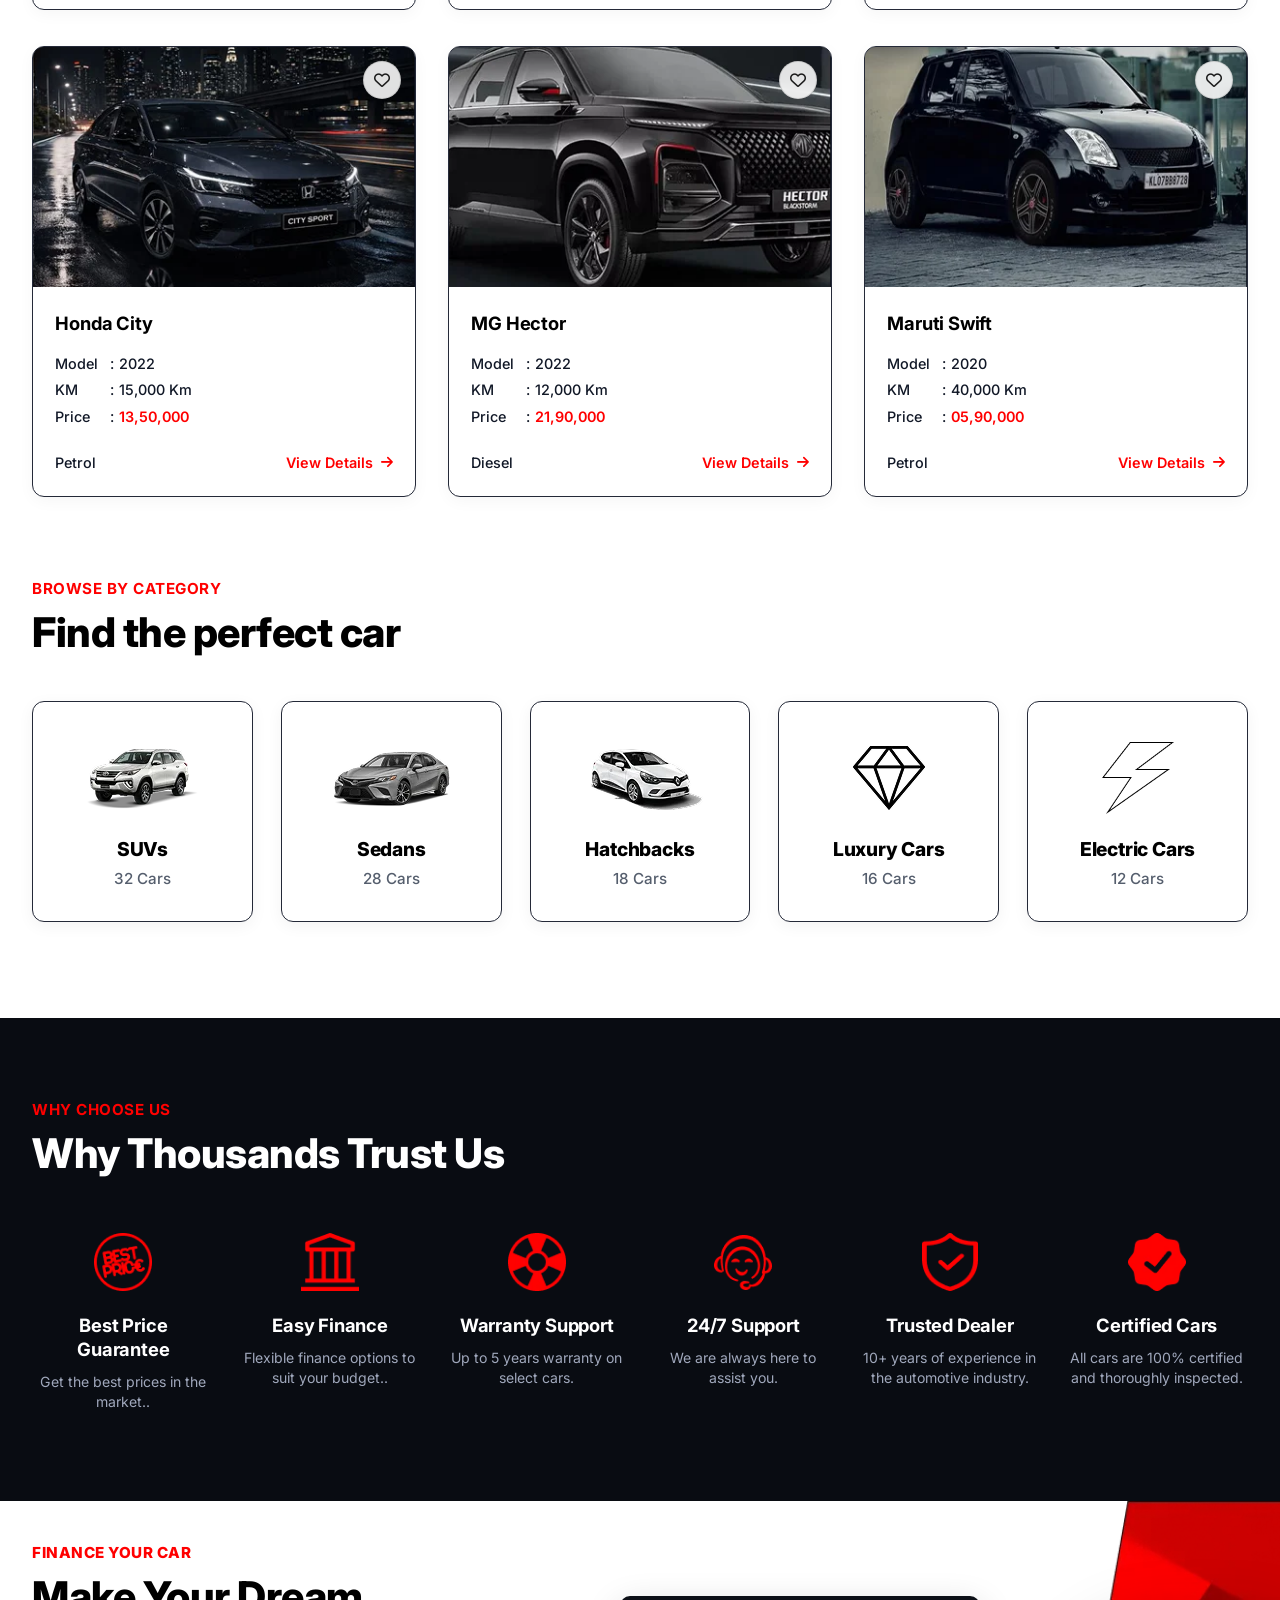
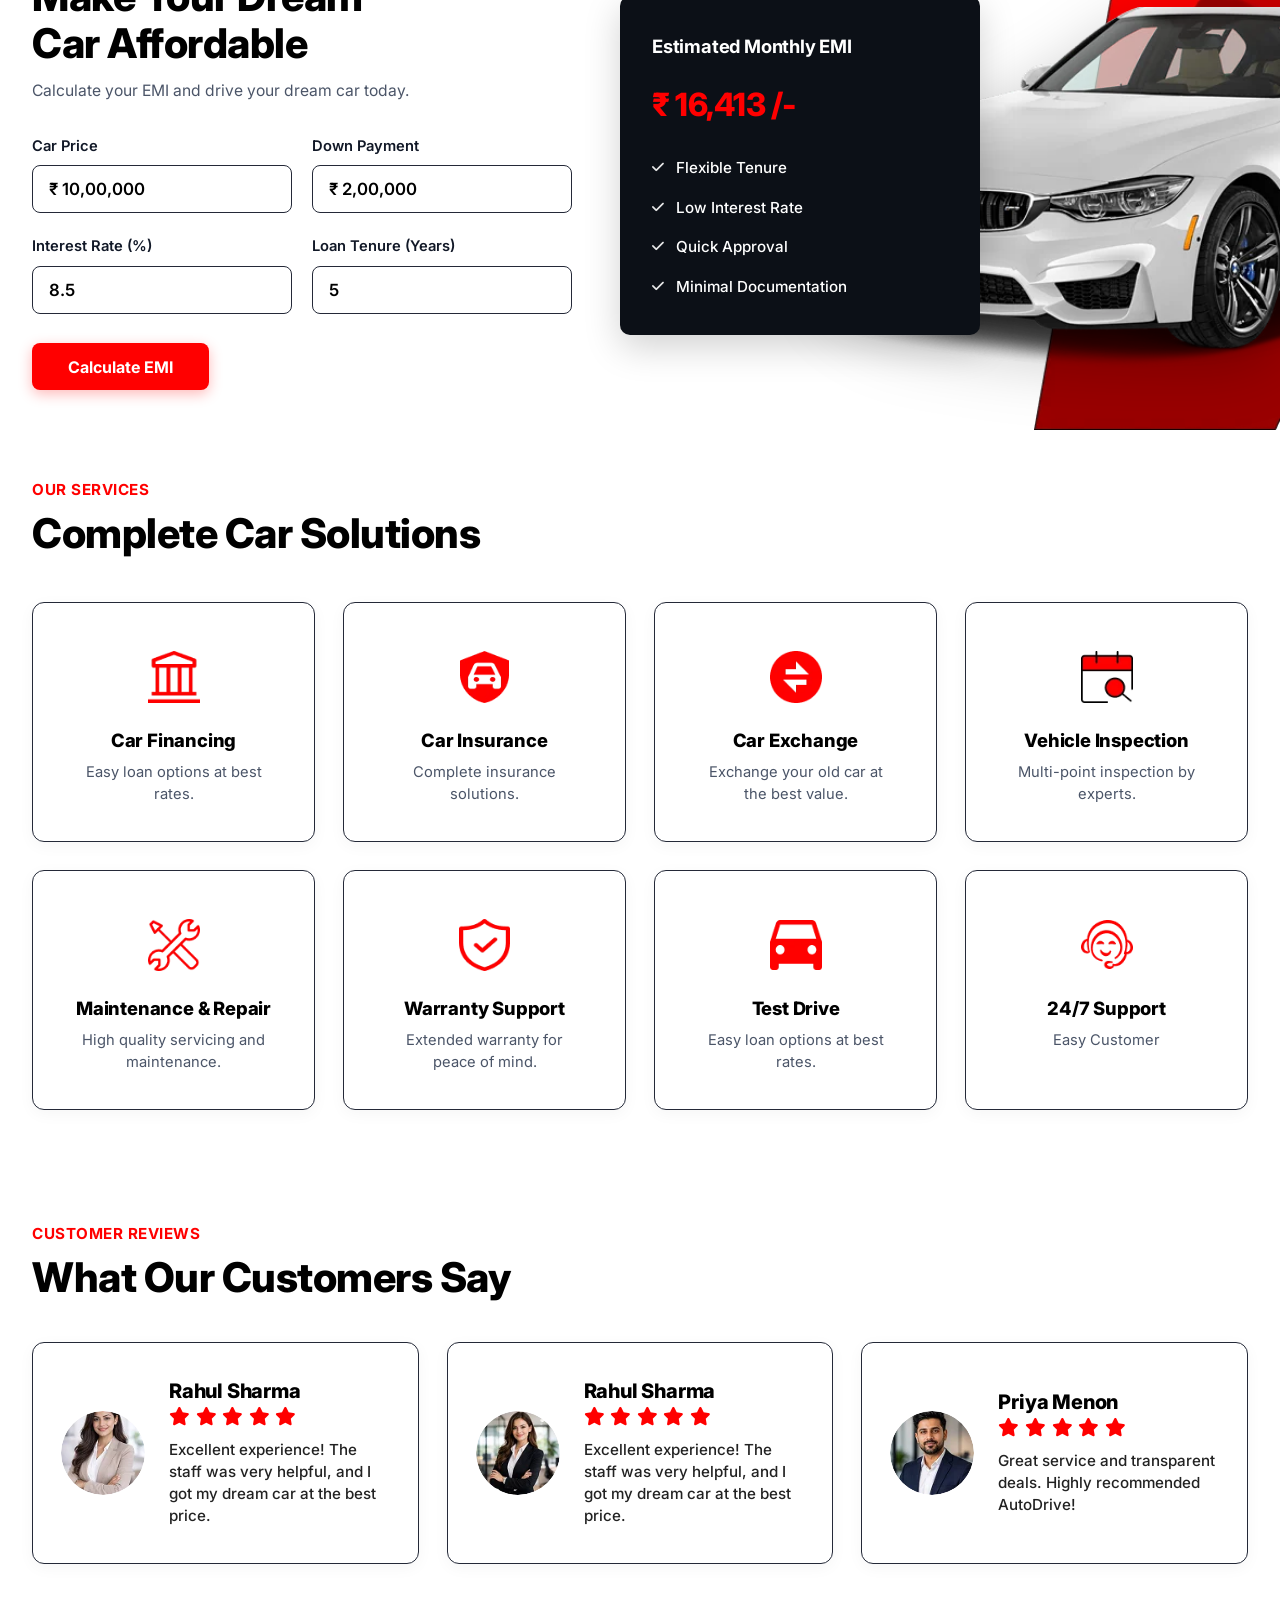
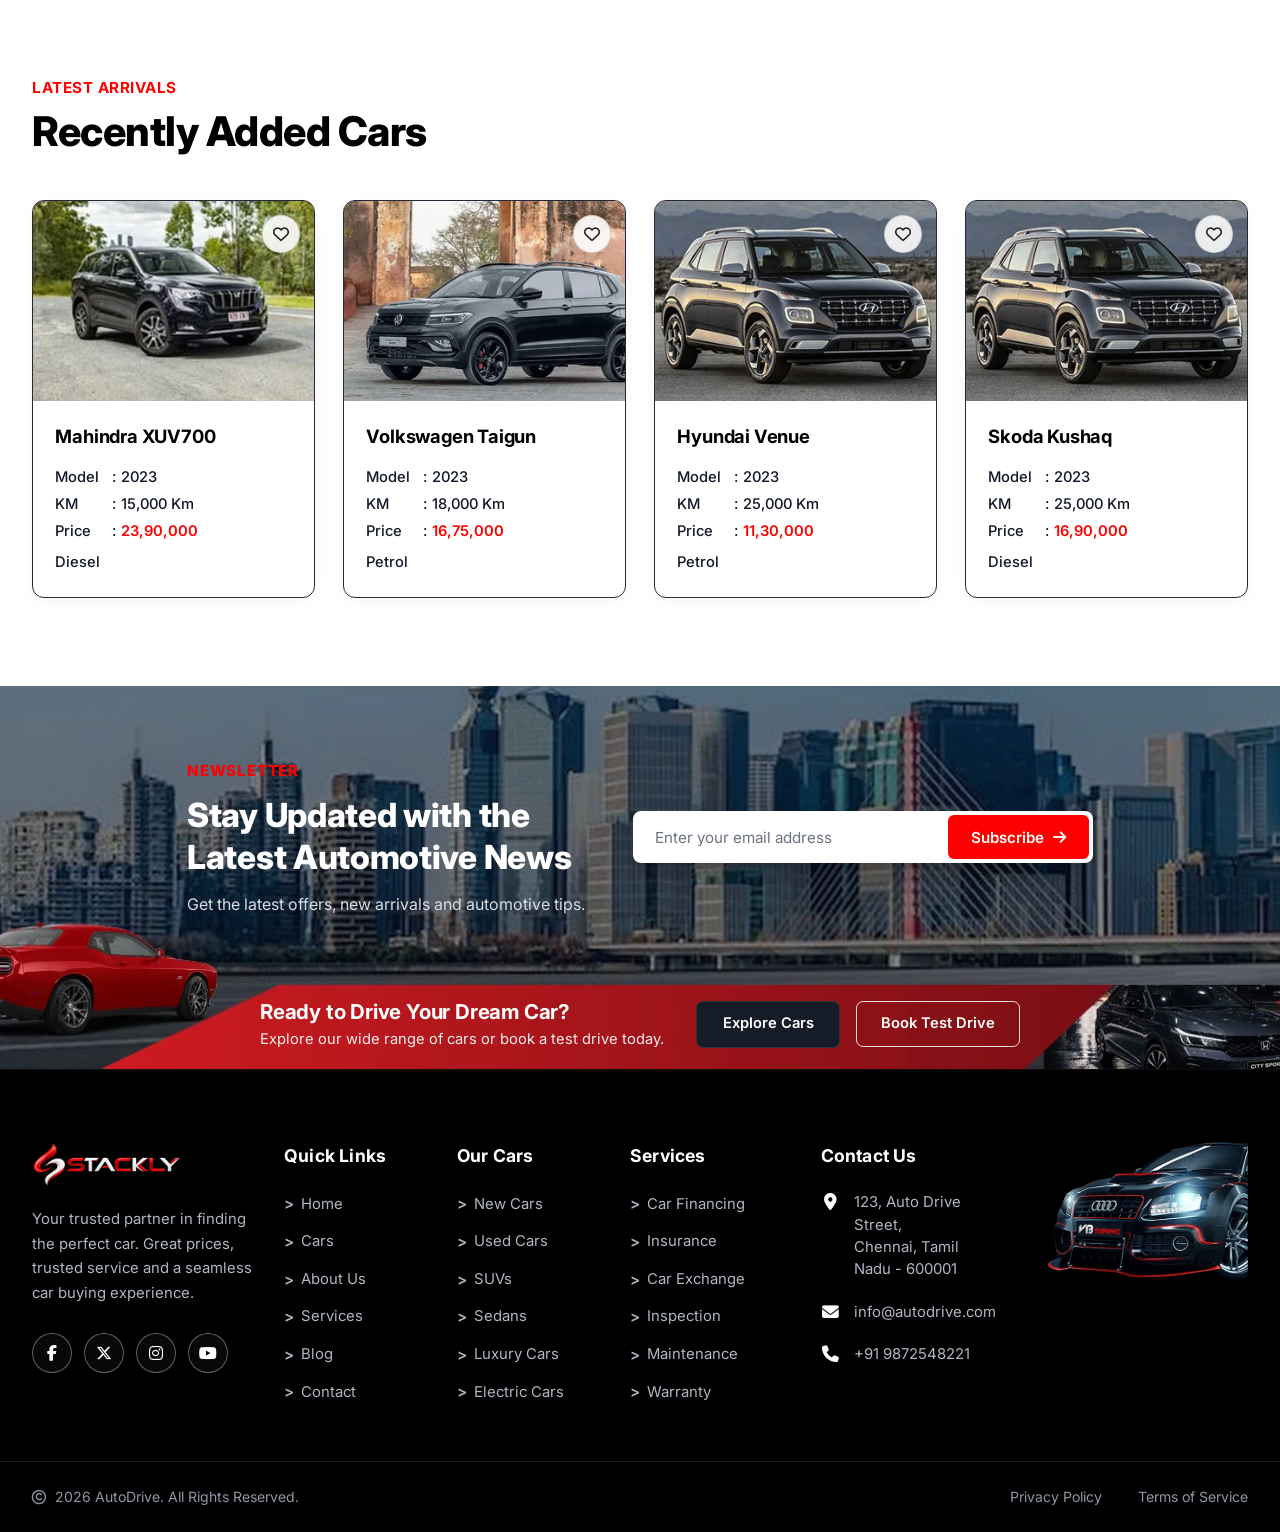
==== commit 1c003b40: "refactor: cars page updated" ====
--- a/index.html
+++ b/index.html
@@ -42,11 +42,11 @@
               Best prices. Easy finance. Trusted service.
             </p>
             <div class="hero-actions">
-              <a href="pages/cars.html" class="btn btn-hero-primary">
+              <a href="#" class="btn btn-hero-primary">
                 <span>Explore Cars</span>
                 <i class="fa-solid fa-arrow-right btn-arrow-icon"></i>
               </a>
-              <a href="pages/contact.html" class="btn btn-hero-secondary">
+              <a href="#" class="btn btn-hero-secondary">
                 <span>Book Test Drive</span>
                 <i class="fa-solid fa-calendar-days btn-calendar-icon"></i>
               </a>
@@ -103,7 +103,7 @@
                 </div>
                 <div class="car-card-footer">
                   <span class="fuel-type">Diesel</span>
-                  <a href="pages/cars.html" class="view-details-link">
+                  <a href="#" class="view-details-link">
                     <span>View Details</span>
                     <i class="fa-solid fa-arrow-right"></i>
                   </a>
@@ -149,7 +149,7 @@
                 </div>
                 <div class="car-card-footer">
                   <span class="fuel-type">Petrol</span>
-                  <a href="pages/cars.html" class="view-details-link">
+                  <a href="#" class="view-details-link">
                     <span>View Details</span>
                     <i class="fa-solid fa-arrow-right"></i>
                   </a>
@@ -195,7 +195,7 @@
                 </div>
                 <div class="car-card-footer">
                   <span class="fuel-type">Diesel</span>
-                  <a href="pages/cars.html" class="view-details-link">
+                  <a href="#" class="view-details-link">
                     <span>View Details</span>
                     <i class="fa-solid fa-arrow-right"></i>
                   </a>
@@ -241,7 +241,7 @@
                 </div>
                 <div class="car-card-footer">
                   <span class="fuel-type">Petrol</span>
-                  <a href="pages/cars.html" class="view-details-link">
+                  <a href="#" class="view-details-link">
                     <span>View Details</span>
                     <i class="fa-solid fa-arrow-right"></i>
                   </a>
@@ -287,7 +287,7 @@
                 </div>
                 <div class="car-card-footer">
                   <span class="fuel-type">Diesel</span>
-                  <a href="pages/cars.html" class="view-details-link">
+                  <a href="#" class="view-details-link">
                     <span>View Details</span>
                     <i class="fa-solid fa-arrow-right"></i>
                   </a>
@@ -333,7 +333,7 @@
                 </div>
                 <div class="car-card-footer">
                   <span class="fuel-type">Petrol</span>
-                  <a href="pages/cars.html" class="view-details-link">
+                  <a href="#" class="view-details-link">
                     <span>View Details</span>
                     <i class="fa-solid fa-arrow-right"></i>
                   </a>
@@ -354,7 +354,7 @@
 
           <div class="categories-grid">
             <!-- Category 1: SUVs -->
-            <a href="pages/cars.html" class="category-card">
+            <a href="#" class="category-card">
               <div class="category-img-wrap">
                 <img
                   src="assets/images/home/home-browse-by-category-1.webp"
@@ -368,7 +368,7 @@
             </a>
 
             <!-- Category 2: Sedans -->
-            <a href="pages/cars.html" class="category-card">
+            <a href="#" class="category-card">
               <div class="category-img-wrap">
                 <img
                   src="assets/images/home/home-browse-by-category-2.webp"
@@ -382,7 +382,7 @@
             </a>
 
             <!-- Category 3: Hatchbacks -->
-            <a href="pages/cars.html" class="category-card">
+            <a href="#" class="category-card">
               <div class="category-img-wrap">
                 <img
                   src="assets/images/home/home-browse-by-category-3.webp"
@@ -396,7 +396,7 @@
             </a>
 
             <!-- Category 4: Luxury Cars -->
-            <a href="pages/cars.html" class="category-card">
+            <a href="#" class="category-card">
               <div class="category-img-wrap">
                 <img
                   src="assets/images/home/home-browse-by-category-4.webp"
@@ -410,7 +410,7 @@
             </a>
 
             <!-- Category 5: Electric Cars -->
-            <a href="pages/cars.html" class="category-card">
+            <a href="#" class="category-card">
               <div class="category-img-wrap">
                 <img
                   src="assets/images/home/home-browse-by-category-5.webp"
@@ -1116,10 +1116,8 @@
               </p>
             </div>
             <div class="cta-drive-actions">
-              <a href="pages/cars.html" class="btn-cta-explore">Explore Cars</a>
-              <a href="pages/contact.html" class="btn-cta-testdrive"
-                >Book Test Drive</a
-              >
+              <a href="#" class="btn-cta-explore">Explore Cars</a>
+              <a href="#" class="btn-cta-testdrive">Book Test Drive</a>
             </div>
           </div>
         </div>
--- a/assets/css/styles.css
+++ b/assets/css/styles.css
@@ -412,14 +412,196 @@
 }
 
 /* --------------------------------------------------------------------------
+   CARS PAGE HERO SECTION & FILTER BAR
+   -------------------------------------------------------------------------- */
+.cars-hero-section {
+  position: relative;
+  min-height: 480px;
+  background-image: url("../images/cars/cars-banner-image.png");
+  background-size: cover;
+  background-position: center right;
+  background-repeat: no-repeat;
+  display: flex;
+  align-items: flex-end;
+  padding: 5rem 0 0;
+  overflow: visible;
+}
+
+/* .cars-hero-overlay {
+  position: absolute;
+  top: 0;
+  left: 0;
+  width: 100%;
+  height: 100%;
+  background: linear-gradient(
+    90deg,
+    rgba(14, 18, 28, 0.82) 0%,
+    rgba(14, 18, 28, 0.6) 45%,
+    rgba(14, 18, 28, 0.3) 80%,
+    rgba(14, 18, 28, 0.2) 100%
+  );
+  pointer-events: none;
+  z-index: 1;
+} */
+
+.cars-hero-container {
+  max-width: var(--container-max-width);
+  margin: 0 auto;
+  padding: 0 2.5rem;
+  width: 100%;
+  position: relative;
+  z-index: 2;
+  display: flex;
+  flex-direction: column;
+  justify-content: space-between;
+  gap: 3.5rem;
+}
+
+.cars-hero-content {
+  display: flex;
+  flex-direction: column;
+  align-items: flex-start;
+  max-width: 800px;
+}
+
+/* Breadcrumb */
+.cars-breadcrumb {
+  display: inline-flex;
+  align-items: center;
+  gap: 0.5rem;
+  font-size: 1.05rem;
+  font-weight: 600;
+  margin-bottom: 1.5rem;
+  letter-spacing: 0.2px;
+}
+
+.cars-breadcrumb .breadcrumb-item {
+  color: #ffffff;
+  transition: color var(--transition-speed) ease;
+}
+
+.cars-breadcrumb .breadcrumb-item:hover {
+  color: #e2e8f0;
+}
+
+.cars-breadcrumb .breadcrumb-separator {
+  color: #ffffff;
+  font-weight: 700;
+  user-select: none;
+}
+
+.cars-breadcrumb .breadcrumb-item.active {
+  color: var(--primary-red);
+  font-weight: 700;
+  cursor: default;
+}
+
+/* Title & Description */
+.cars-hero-title {
+  font-size: clamp(3.2rem, 6vw, 4.85rem);
+  font-weight: 800;
+  color: #ffffff;
+  line-height: 1.1;
+  margin-bottom: 1.5rem;
+  letter-spacing: -0.5px;
+}
+
+.cars-hero-description {
+  font-size: clamp(1.15rem, 1.8vw, 1.35rem);
+  font-weight: 600;
+  color: #ffffff;
+  line-height: 1.45;
+  max-width: 680px;
+}
+
+/* Cars Filter Bar */
+.cars-filter-bar {
+  background-color: #0b0f19;
+  border: 1px solid rgba(255, 255, 255, 0.18);
+  border-radius: 16px;
+  padding: 1.6rem 2.25rem;
+  display: grid;
+  grid-template-columns: repeat(5, 1fr);
+  gap: 1.5rem;
+  align-items: end;
+  box-shadow: 0 14px 40px rgba(0, 0, 0, 0.5);
+  width: 100%;
+  position: relative;
+  z-index: 10;
+  transform: translateY(50%);
+}
+
+.filter-group {
+  display: flex;
+  flex-direction: column;
+  gap: 0.6rem;
+}
+
+.filter-label {
+  font-size: 0.98rem;
+  font-weight: 500;
+  color: #ffffff;
+  letter-spacing: 0.2px;
+}
+
+.custom-select-wrapper {
+  position: relative;
+  width: 100%;
+  display: flex;
+  align-items: center;
+}
+
+.filter-select {
+  width: 100%;
+  background-color: #0b0f19;
+  color: #ffffff;
+  border: 1px solid rgba(255, 255, 255, 0.35);
+  border-radius: 8px;
+  padding: 0.65rem 2.25rem 0.65rem 1rem;
+  font-size: 0.95rem;
+  font-family: inherit;
+  font-weight: 400;
+  cursor: pointer;
+  appearance: none;
+  -webkit-appearance: none;
+  -moz-appearance: none;
+  outline: none;
+  transition:
+    border-color var(--transition-speed) ease,
+    box-shadow var(--transition-speed) ease,
+    background-color var(--transition-speed) ease;
+}
+
+.filter-select:hover,
+.filter-select:focus {
+  border-color: rgba(255, 255, 255, 0.75);
+  box-shadow: 0 0 0 2px rgba(255, 255, 255, 0.1);
+}
+
+.filter-select option {
+  background-color: #121826;
+  color: #ffffff;
+  padding: 0.6rem;
+}
+
+.select-icon {
+  position: absolute;
+  right: 1.1rem;
+  pointer-events: none;
+  color: #ffffff;
+  font-size: 0.8rem;
+}
+
+/* --------------------------------------------------------------------------
    POPULAR CARS (FEATURED) SECTION
    -------------------------------------------------------------------------- */
 .popular-cars-section {
   width: 100%;
   background-color: #ffffff;
   color: #111827;
-  padding: 5rem 0 3.5rem;
+  padding: 6.5rem 0 3.5rem;
   position: relative;
+  z-index: 1;
 }
 
 .popular-cars-container {
@@ -1383,7 +1565,7 @@
 .newsletter-top-row {
   display: flex;
   align-items: center;
-  justify-content: space-between;
+  justify-content: center;
   gap: 3rem;
   padding: 4.5rem 0 3.8rem;
 }
@@ -1487,9 +1669,9 @@
 .newsletter-bottom-row {
   display: flex;
   align-items: center;
-  justify-content: space-between;
+  justify-content: center;
   gap: 2rem;
-  padding: 1.35rem 0 1.6rem;
+  padding: 1.35rem 0 1.2rem;
   position: relative;
 }
 
@@ -1829,6 +2011,12 @@
   .cars-grid {
     grid-template-columns: repeat(2, 1fr);
     gap: 1.75rem 1.5rem;
+  }
+
+  .cars-filter-bar {
+    grid-template-columns: repeat(3, 1fr);
+    padding: 1.4rem 1.75rem;
+    gap: 1.25rem;
   }
 
   .categories-grid {
@@ -1934,6 +2122,15 @@
     padding: 5rem 0 6rem;
   }
 
+  .cars-hero-section {
+    min-height: auto;
+    padding: 3.5rem 0 0;
+  }
+
+  .cars-hero-container {
+    gap: 2.5rem;
+  }
+
   .hero-content {
     max-width: 100%;
   }
@@ -1943,13 +2140,23 @@
     margin-bottom: 1.35rem;
   }
 
+  .cars-hero-title {
+    font-size: clamp(2.5rem, 6.5vw, 3.6rem);
+    margin-bottom: 1.25rem;
+  }
+
   .hero-description {
     font-size: 1.15rem;
     margin-bottom: 2.2rem;
   }
 
+  .cars-hero-description {
+    font-size: 1.1rem;
+    margin-bottom: 1rem;
+  }
+
   .popular-cars-section {
-    padding: 4rem 0 2.5rem;
+    padding: 7rem 0 2.5rem;
   }
 
   .categories-section {
@@ -2030,6 +2237,16 @@
 }
 
 @media (max-width: 680px) {
+  .cars-filter-bar {
+    grid-template-columns: repeat(2, 1fr);
+    padding: 1.25rem;
+    gap: 1.1rem;
+  }
+
+  .popular-cars-section {
+    padding: 9.5rem 0 2.5rem;
+  }
+
   .cars-grid {
     grid-template-columns: 1fr;
     max-width: 440px;
@@ -2094,6 +2311,7 @@
   }
 
   .hero-container,
+  .cars-hero-container,
   .popular-cars-container,
   .categories-container,
   .why-choose-us-container,
@@ -2105,6 +2323,12 @@
     padding: 0 1.25rem;
   }
 
+  .cars-filter-bar {
+    grid-template-columns: 1fr;
+    padding: 1.25rem 1rem;
+    gap: 1rem;
+  }
+
   .newsletter-input-group {
     flex-direction: column;
     padding: 6px;
@@ -2151,7 +2375,7 @@
   }
 
   .popular-cars-section {
-    padding: 3.5rem 0 2rem;
+    padding: 14rem 0 2rem;
   }
 
   .categories-section {
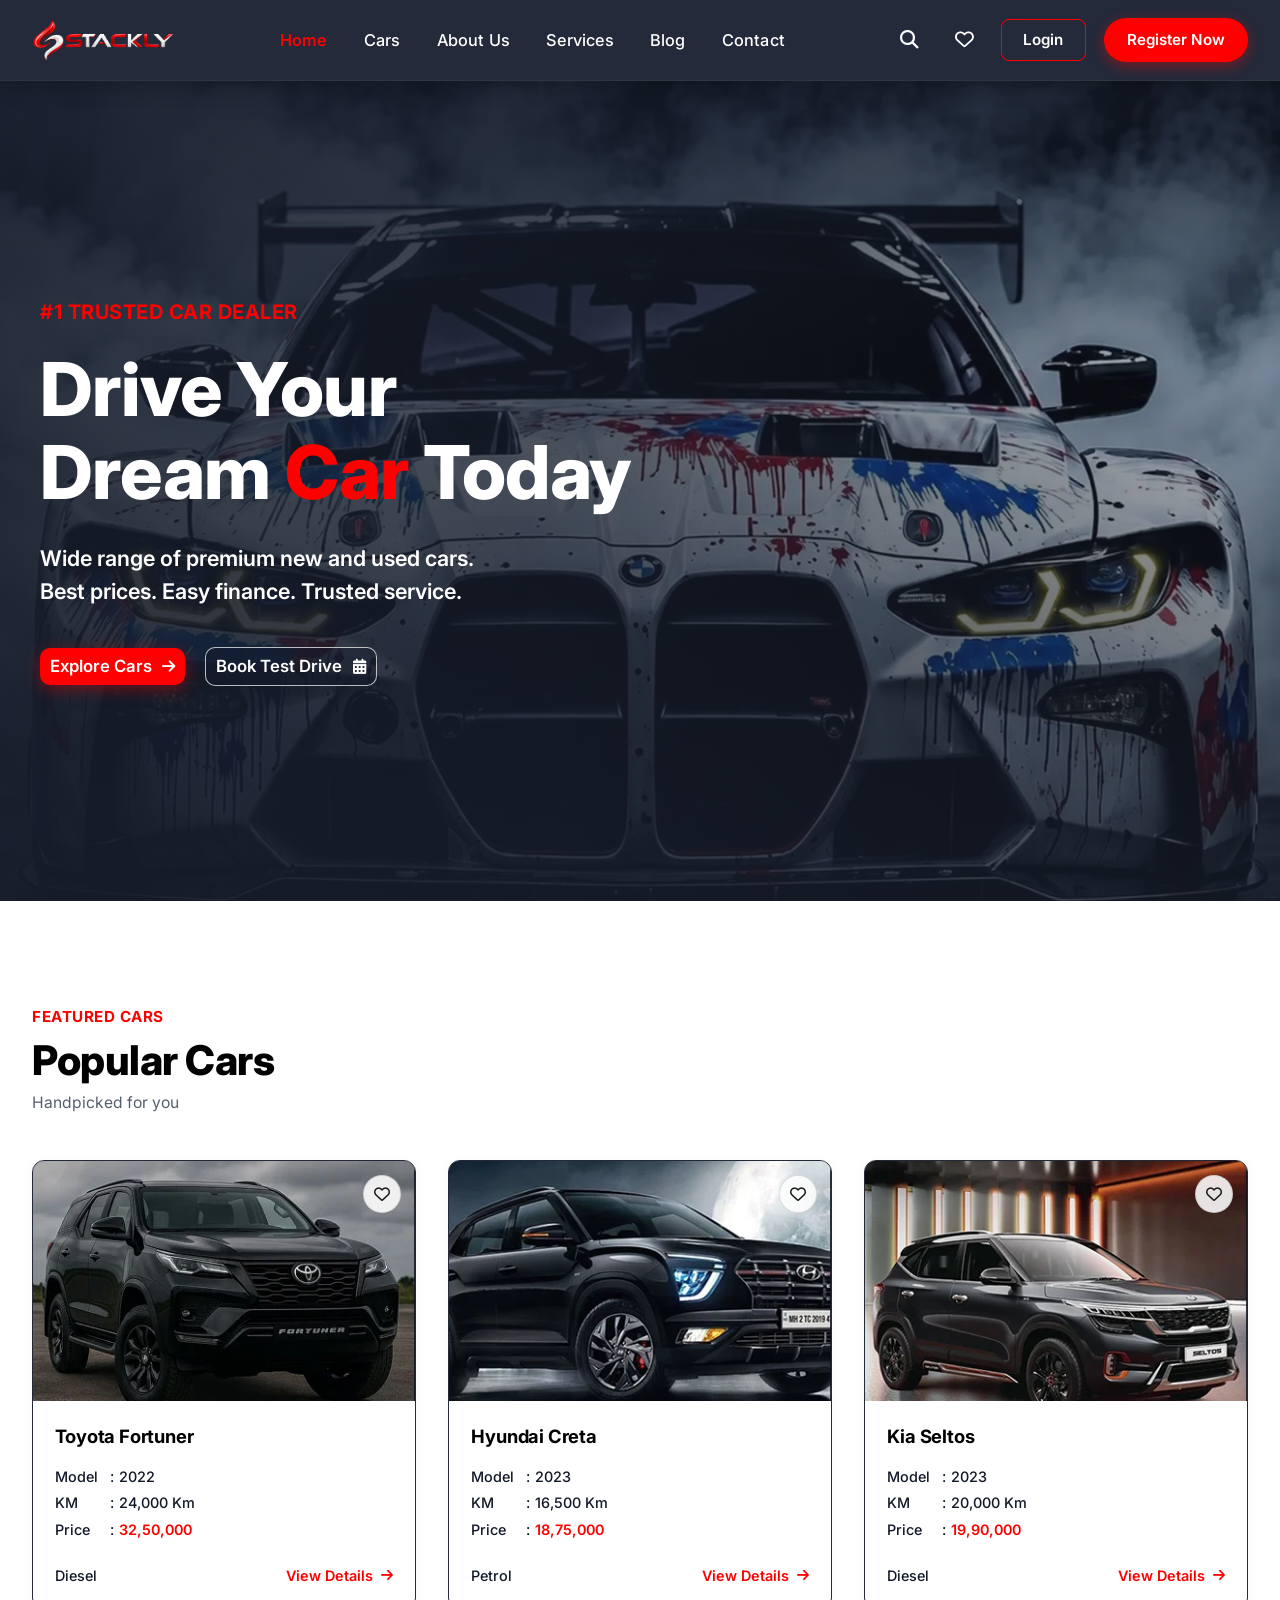
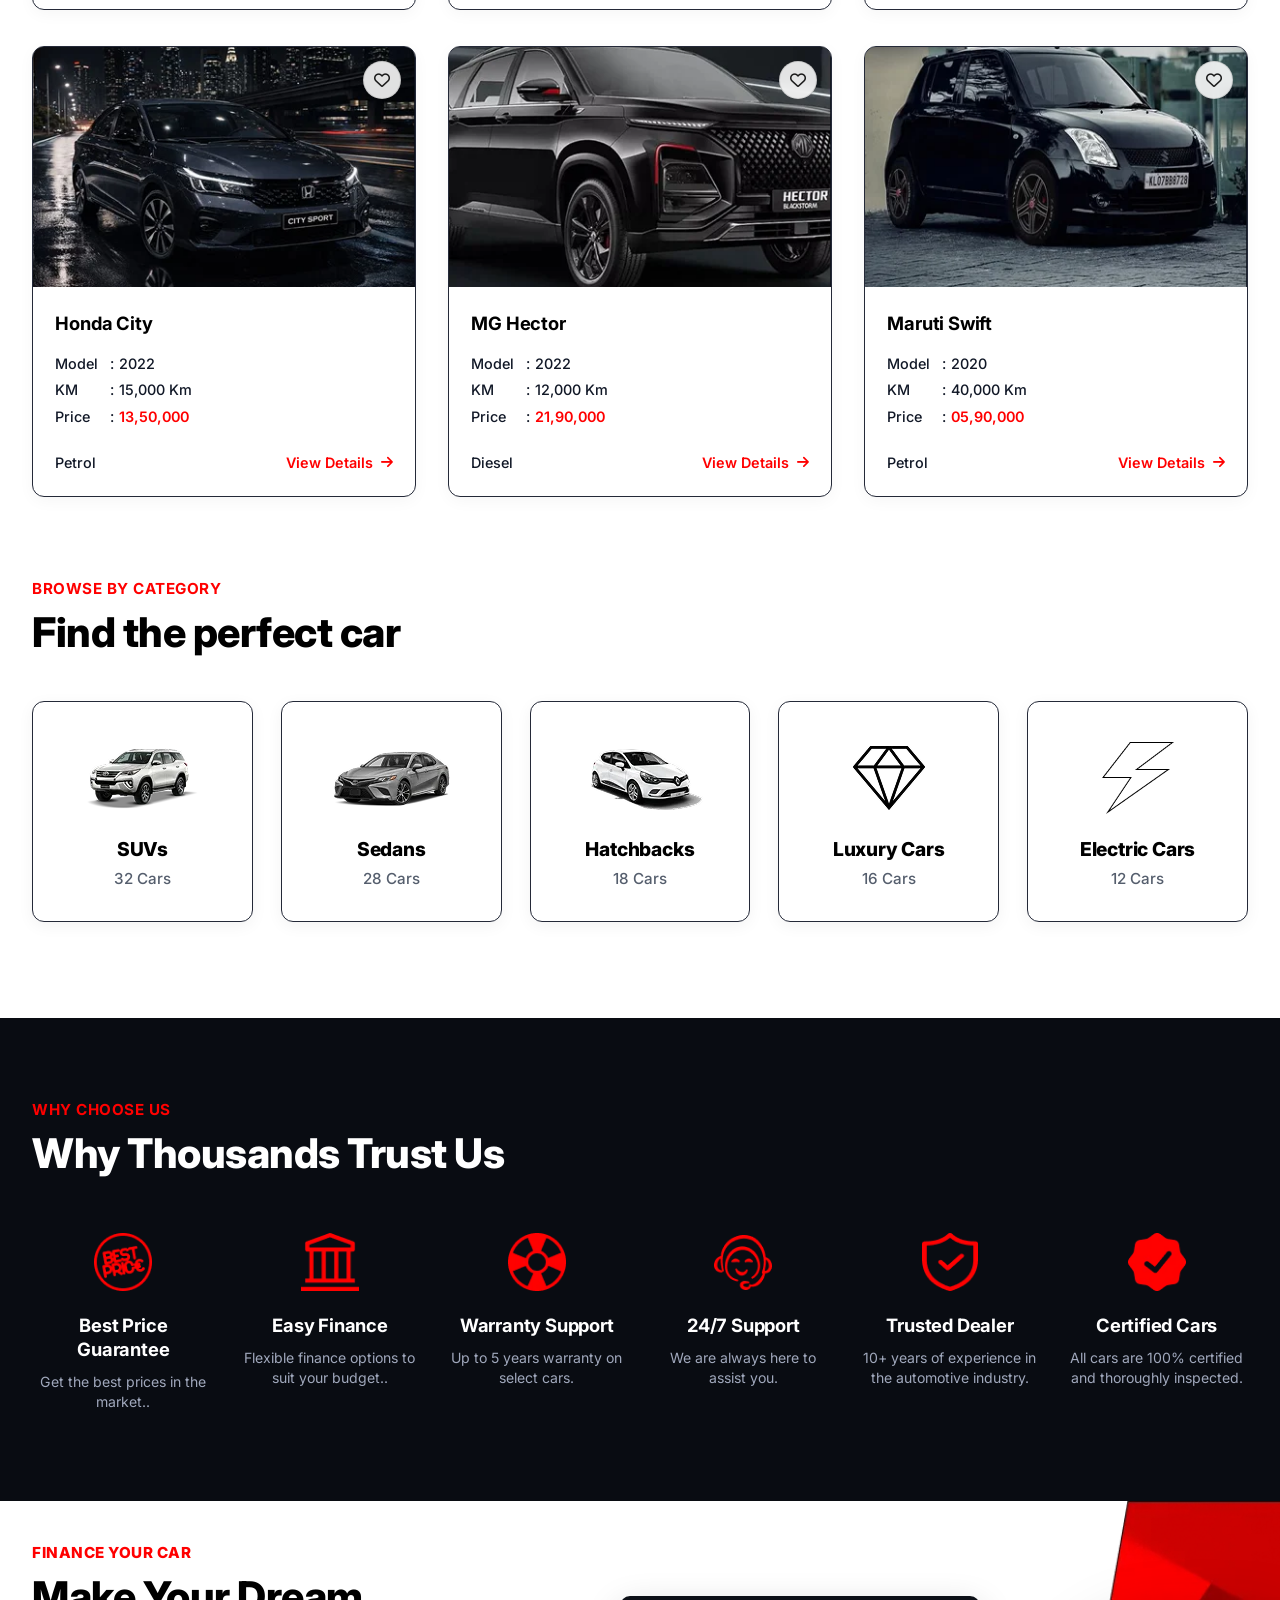
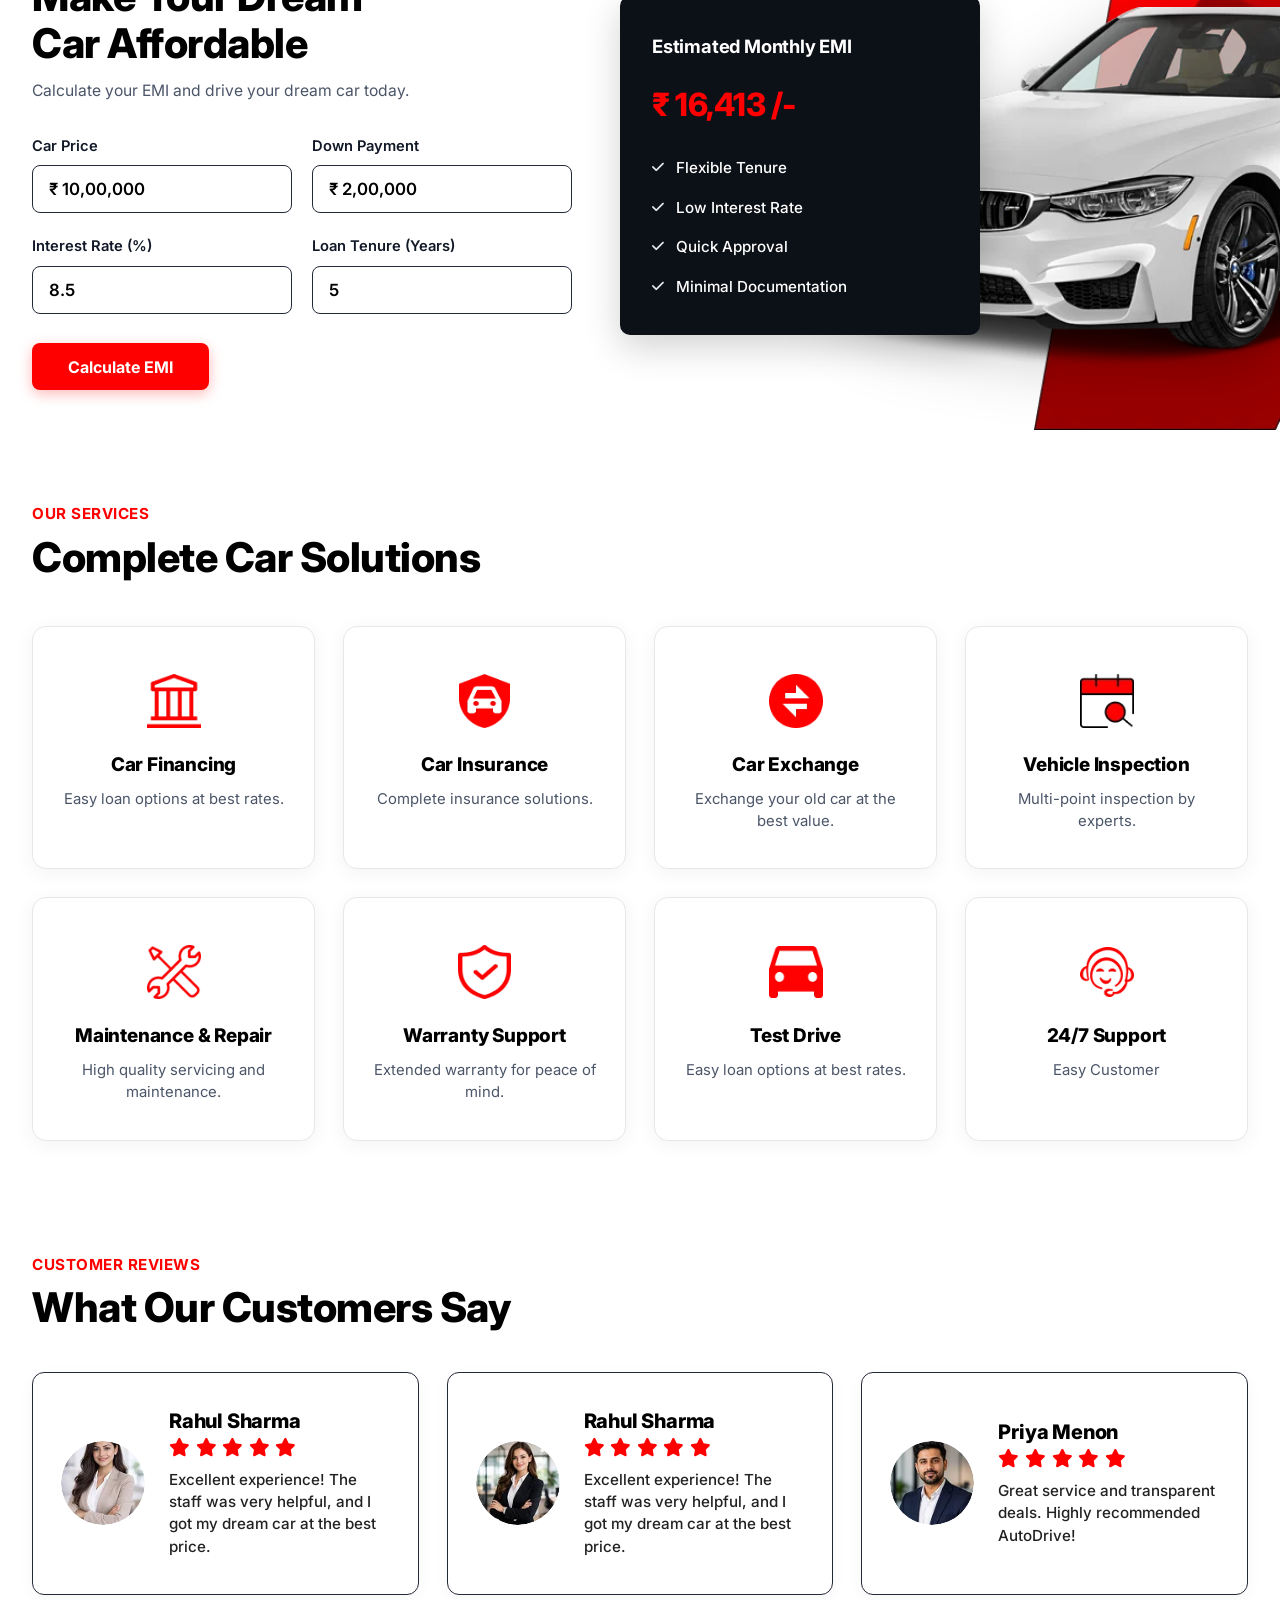
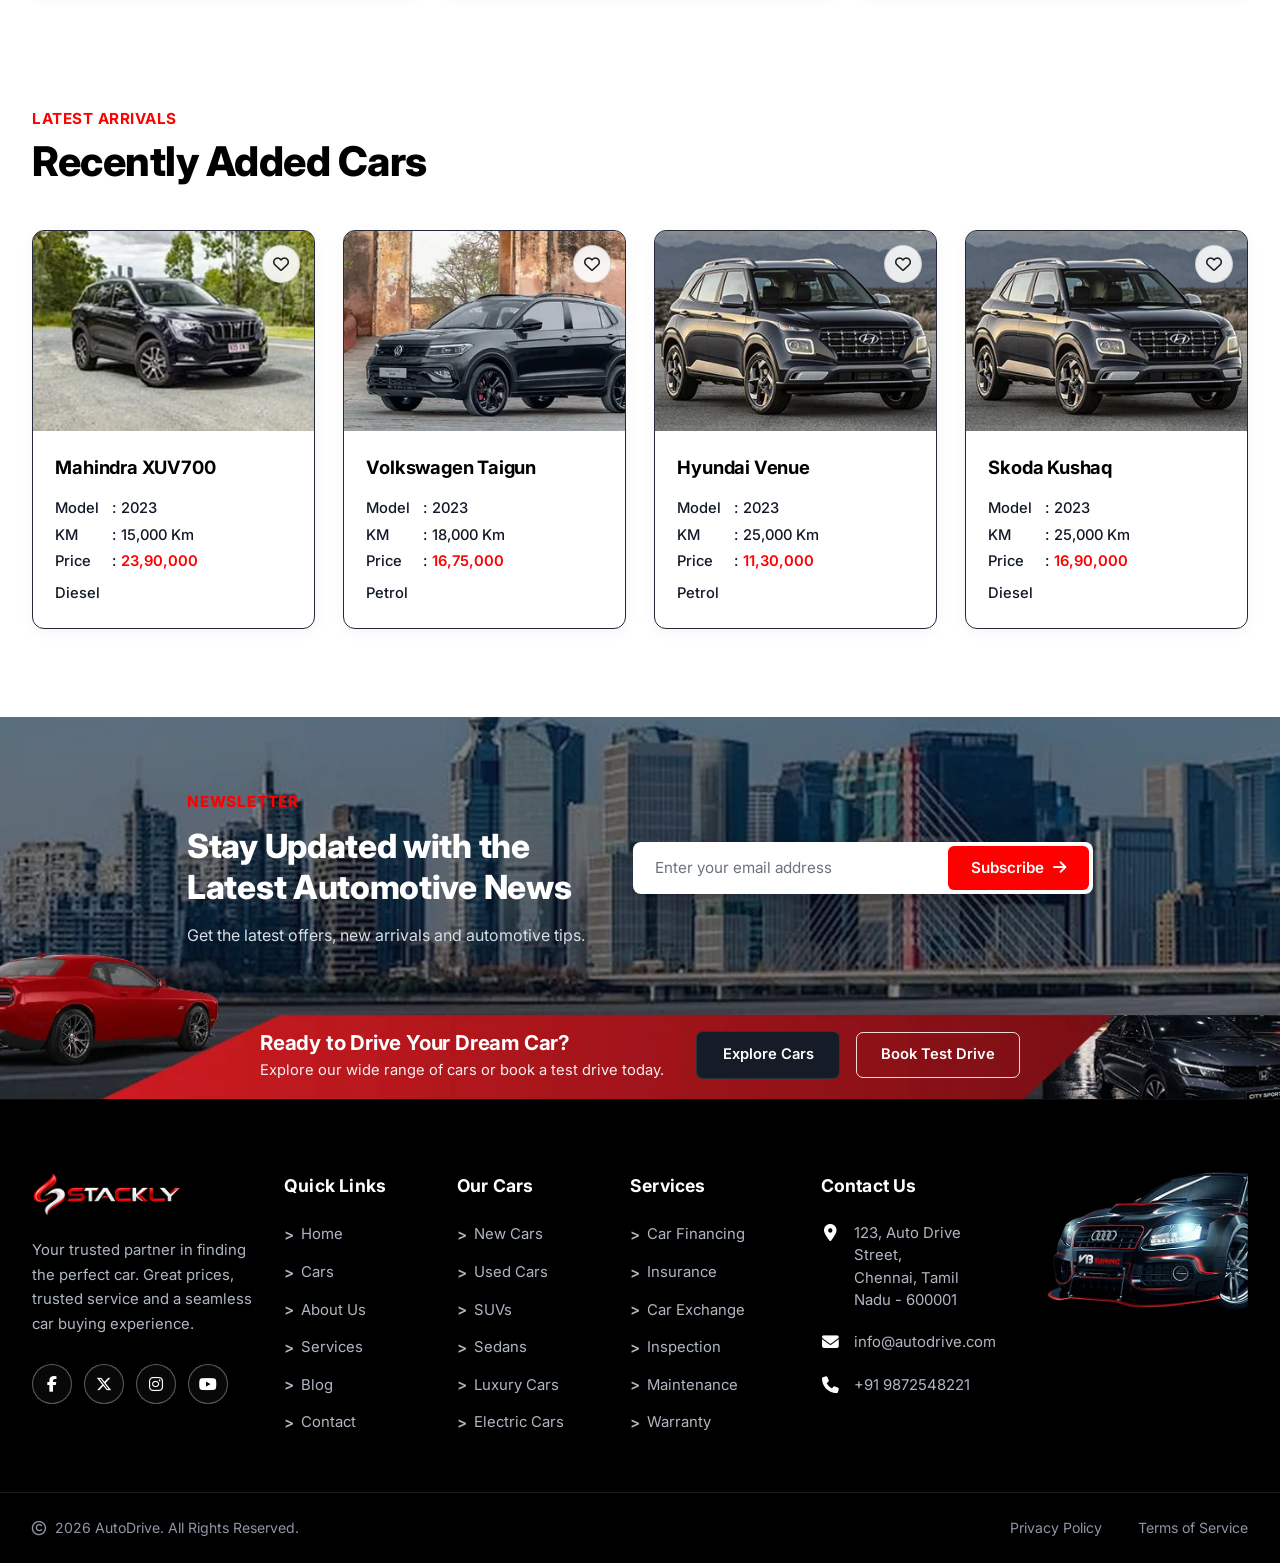
==== commit baeaf233: "refactor: pre loader added" ====
--- a/index.html
+++ b/index.html
@@ -22,6 +22,29 @@
     <link rel="stylesheet" href="assets/css/styles.css" />
   </head>
   <body data-page="home">
+    <!-- Page Preloader -->
+    <div id="page-preloader" class="page-preloader">
+      <div class="preloader-inner">
+        <div class="preloader-logo">
+          <img
+            src="assets/images/stackly-logo.webp"
+            alt="Stackly Motors"
+            class="preloader-logo-img"
+          />
+        </div>
+        <div class="preloader-car-track">
+          <div class="preloader-car">
+            <i class="fa-solid fa-car-side"></i>
+          </div>
+          <div class="preloader-road"></div>
+        </div>
+        <div class="preloader-bar-wrap">
+          <div class="preloader-bar"></div>
+        </div>
+        <p class="preloader-text">Loading your dream cars&hellip;</p>
+      </div>
+    </div>
+
     <!-- Header Component Placeholder -->
     <div id="header-placeholder"></div>
 
--- a/assets/css/styles.css
+++ b/assets/css/styles.css
@@ -21,6 +21,170 @@
 }
 
 /* --------------------------------------------------------------------------
+   PAGE PRELOADER
+   -------------------------------------------------------------------------- */
+.page-preloader {
+  position: fixed;
+  inset: 0;
+  z-index: 99999;
+  background: linear-gradient(135deg, #0b0f19 0%, #161c2a 50%, #0b0f19 100%);
+  display: flex;
+  align-items: center;
+  justify-content: center;
+  transition:
+    opacity 0.55s ease,
+    visibility 0.55s ease;
+}
+
+.page-preloader.hidden {
+  opacity: 0;
+  visibility: hidden;
+  pointer-events: none;
+}
+
+.preloader-inner {
+  display: flex;
+  flex-direction: column;
+  align-items: center;
+  gap: 1.75rem;
+}
+
+.preloader-logo-img {
+  height: 52px;
+  width: auto;
+  object-fit: contain;
+  animation: preloaderPulse 1.6s ease-in-out infinite alternate;
+}
+
+@keyframes preloaderPulse {
+  from {
+    opacity: 0.7;
+    transform: scale(0.97);
+  }
+  to {
+    opacity: 1;
+    transform: scale(1.03);
+  }
+}
+
+.preloader-car-track {
+  position: relative;
+  width: 280px;
+  height: 48px;
+  overflow: hidden;
+}
+
+.preloader-car {
+  position: absolute;
+  top: 0;
+  left: -60px;
+  color: var(--primary-red);
+  font-size: 2.2rem;
+  animation: carDrive 1.8s cubic-bezier(0.4, 0, 0.2, 1) infinite;
+  filter: drop-shadow(0 4px 12px rgba(255, 0, 0, 0.5));
+}
+
+@keyframes carDrive {
+  0% {
+    left: -60px;
+    opacity: 0;
+  }
+  15% {
+    opacity: 1;
+  }
+  85% {
+    opacity: 1;
+  }
+  100% {
+    left: calc(100% + 10px);
+    opacity: 0;
+  }
+}
+
+.preloader-road {
+  position: absolute;
+  bottom: 6px;
+  left: 0;
+  right: 0;
+  height: 3px;
+  background: linear-gradient(
+    90deg,
+    transparent 0%,
+    rgba(255, 255, 255, 0.15) 20%,
+    rgba(255, 255, 255, 0.15) 80%,
+    transparent 100%
+  );
+  border-radius: 2px;
+}
+
+.preloader-road::before {
+  content: "";
+  position: absolute;
+  top: 50%;
+  left: 0;
+  right: 0;
+  height: 2px;
+  background: repeating-linear-gradient(
+    90deg,
+    rgba(255, 255, 255, 0.35) 0px,
+    rgba(255, 255, 255, 0.35) 18px,
+    transparent 18px,
+    transparent 32px
+  );
+  transform: translateY(-50%);
+  animation: roadScroll 0.6s linear infinite;
+}
+
+@keyframes roadScroll {
+  from {
+    background-position: 0 0;
+  }
+  to {
+    background-position: -32px 0;
+  }
+}
+
+.preloader-bar-wrap {
+  width: 220px;
+  height: 4px;
+  background: rgba(255, 255, 255, 0.1);
+  border-radius: 4px;
+  overflow: hidden;
+}
+
+.preloader-bar {
+  height: 100%;
+  width: 0%;
+  background: linear-gradient(90deg, var(--primary-red), #ff4444);
+  border-radius: 4px;
+  animation: preloaderFill 2s ease-out forwards;
+  box-shadow: 0 0 10px rgba(255, 0, 0, 0.6);
+}
+
+@keyframes preloaderFill {
+  0% {
+    width: 0%;
+  }
+  60% {
+    width: 75%;
+  }
+  90% {
+    width: 92%;
+  }
+  100% {
+    width: 100%;
+  }
+}
+
+.preloader-text {
+  color: rgba(255, 255, 255, 0.55);
+  font-size: 0.88rem;
+  font-weight: 500;
+  letter-spacing: 0.5px;
+  margin: 0;
+}
+
+/* --------------------------------------------------------------------------
    RESET & BASE STYLES
    -------------------------------------------------------------------------- */
 *,
@@ -47,6 +211,10 @@
   overflow-x: hidden;
   -webkit-font-smoothing: antialiased;
   -moz-osx-font-smoothing: grayscale;
+}
+
+body:has(#page-preloader:not(.hidden)) {
+  overflow: hidden;
 }
 
 main {
@@ -417,7 +585,7 @@
 .cars-hero-section {
   position: relative;
   min-height: 480px;
-  background-image: url("../images/cars/cars-banner-image.png");
+  background-image: url("../images/cars/cars-banner-image.webp");
   background-size: cover;
   background-position: center right;
   background-repeat: no-repeat;
@@ -426,23 +594,6 @@
   padding: 5rem 0 0;
   overflow: visible;
 }
-
-/* .cars-hero-overlay {
-  position: absolute;
-  top: 0;
-  left: 0;
-  width: 100%;
-  height: 100%;
-  background: linear-gradient(
-    90deg,
-    rgba(14, 18, 28, 0.82) 0%,
-    rgba(14, 18, 28, 0.6) 45%,
-    rgba(14, 18, 28, 0.3) 80%,
-    rgba(14, 18, 28, 0.2) 100%
-  );
-  pointer-events: none;
-  z-index: 1;
-} */
 
 .cars-hero-container {
   max-width: var(--container-max-width);
@@ -593,6 +744,1611 @@
 }
 
 /* --------------------------------------------------------------------------
+   ABOUT PAGE HERO SECTION
+   -------------------------------------------------------------------------- */
+.about-hero-section {
+  position: relative;
+  min-height: 520px;
+  background-image: url("../images/about/about-banner-image.webp");
+  background-size: cover;
+  background-position: center center;
+  background-repeat: no-repeat;
+  display: flex;
+  align-items: center;
+  padding: 5.5rem 0;
+  overflow: hidden;
+}
+
+.about-hero-container {
+  max-width: var(--container-max-width);
+  margin: 0 auto;
+  padding: 0 2.5rem;
+  width: 100%;
+  position: relative;
+  z-index: 2;
+}
+
+.about-hero-content {
+  display: flex;
+  flex-direction: column;
+  align-items: flex-start;
+  max-width: 780px;
+}
+
+/* Breadcrumb */
+.about-breadcrumb {
+  display: inline-flex;
+  align-items: center;
+  gap: 0.6rem;
+  font-size: 1.05rem;
+  font-weight: 600;
+  margin-bottom: 1.5rem;
+  letter-spacing: 0.2px;
+}
+
+.about-breadcrumb .breadcrumb-item {
+  color: #ffffff;
+  transition: color var(--transition-speed) ease;
+}
+
+.about-breadcrumb .breadcrumb-item:hover {
+  color: #e2e8f0;
+}
+
+.about-breadcrumb .breadcrumb-separator {
+  color: #ffffff;
+  font-weight: 700;
+  user-select: none;
+}
+
+.about-breadcrumb .breadcrumb-item.active {
+  color: var(--primary-red);
+  font-weight: 700;
+  cursor: default;
+}
+
+/* Title & Description */
+.about-hero-title {
+  font-size: clamp(3.2rem, 6vw, 4.85rem);
+  font-weight: 800;
+  color: #ffffff;
+  line-height: 1.1;
+  margin-bottom: 1.5rem;
+  letter-spacing: -0.5px;
+}
+
+.about-hero-title .text-accent {
+  color: var(--primary-red);
+}
+
+.about-hero-description {
+  font-size: clamp(1.15rem, 1.8vw, 1.35rem);
+  font-weight: 600;
+  color: #ffffff;
+  line-height: 1.45;
+  max-width: 680px;
+}
+
+/* --------------------------------------------------------------------------
+   SERVICES PAGE HERO SECTION
+   -------------------------------------------------------------------------- */
+.services-hero-section {
+  position: relative;
+  min-height: 520px;
+  background-image: url("../images/services/services-banner-image.webp");
+  background-size: cover;
+  background-position: center center;
+  background-repeat: no-repeat;
+  display: flex;
+  align-items: center;
+  padding: 5.5rem 0;
+  overflow: hidden;
+}
+
+.services-hero-container {
+  max-width: var(--container-max-width);
+  margin: 0 auto;
+  padding: 0 2.5rem;
+  width: 100%;
+  position: relative;
+  z-index: 2;
+}
+
+.services-hero-content {
+  display: flex;
+  flex-direction: column;
+  align-items: flex-start;
+  max-width: 780px;
+}
+
+/* Services Breadcrumb */
+.services-breadcrumb {
+  display: inline-flex;
+  align-items: center;
+  gap: 0.6rem;
+  font-size: 1.05rem;
+  font-weight: 600;
+  margin-bottom: 1.5rem;
+  letter-spacing: 0.2px;
+}
+
+.services-breadcrumb .breadcrumb-item {
+  color: #ffffff;
+  transition: color var(--transition-speed) ease;
+}
+
+.services-breadcrumb .breadcrumb-item:hover {
+  color: #e2e8f0;
+}
+
+.services-breadcrumb .breadcrumb-separator {
+  color: #ffffff;
+  font-weight: 700;
+  user-select: none;
+}
+
+.services-breadcrumb .breadcrumb-item.active {
+  color: var(--primary-red);
+  font-weight: 700;
+  cursor: default;
+}
+
+/* Services Title & Description */
+.services-hero-title {
+  font-size: clamp(3.2rem, 6vw, 4.85rem);
+  font-weight: 800;
+  color: #ffffff;
+  line-height: 1.1;
+  margin-bottom: 1.5rem;
+  letter-spacing: -0.5px;
+}
+
+.services-hero-title .text-accent {
+  color: var(--primary-red);
+}
+
+.services-hero-description {
+  font-size: clamp(1.15rem, 1.8vw, 1.35rem);
+  font-weight: 600;
+  color: #ffffff;
+  line-height: 1.45;
+  max-width: 680px;
+}
+
+/* --------------------------------------------------------------------------
+   BLOG PAGE HERO SECTION
+   -------------------------------------------------------------------------- */
+.blog-hero-section {
+  position: relative;
+  min-height: 520px;
+  background-image: url("../images/blog/blog-banner-image.webp");
+  background-size: cover;
+  background-position: center center;
+  background-repeat: no-repeat;
+  display: flex;
+  align-items: center;
+  padding: 5.5rem 0;
+  overflow: hidden;
+}
+
+.blog-hero-container {
+  max-width: var(--container-max-width);
+  margin: 0 auto;
+  padding: 0 2.5rem;
+  width: 100%;
+  position: relative;
+  z-index: 2;
+}
+
+.blog-hero-content {
+  display: flex;
+  flex-direction: column;
+  align-items: flex-start;
+  max-width: 780px;
+}
+
+/* Blog Breadcrumb */
+.blog-breadcrumb {
+  display: inline-flex;
+  align-items: center;
+  gap: 0.6rem;
+  font-size: 1.05rem;
+  font-weight: 600;
+  margin-bottom: 1.5rem;
+  letter-spacing: 0.2px;
+}
+
+.blog-breadcrumb .breadcrumb-item {
+  color: #ffffff;
+  transition: color var(--transition-speed) ease;
+}
+
+.blog-breadcrumb .breadcrumb-item:hover {
+  color: #e2e8f0;
+}
+
+.blog-breadcrumb .breadcrumb-separator {
+  color: #ffffff;
+  font-weight: 700;
+  user-select: none;
+}
+
+.blog-breadcrumb .breadcrumb-item.active {
+  color: var(--primary-red);
+  font-weight: 700;
+  cursor: default;
+}
+
+/* Blog Title & Description */
+.blog-hero-title {
+  font-size: clamp(3.2rem, 6vw, 4.85rem);
+  font-weight: 800;
+  color: #ffffff;
+  line-height: 1.1;
+  margin-bottom: 1.5rem;
+  letter-spacing: -0.5px;
+}
+
+.blog-hero-title .text-accent {
+  color: var(--primary-red);
+}
+
+.blog-hero-description {
+  font-size: clamp(1.15rem, 1.8vw, 1.35rem);
+  font-weight: 600;
+  color: #ffffff;
+  line-height: 1.45;
+  max-width: 680px;
+}
+
+/* --------------------------------------------------------------------------
+   CONTACT PAGE HERO / BANNER SECTION
+   -------------------------------------------------------------------------- */
+.contact-hero-section {
+  position: relative;
+  min-height: 520px;
+  background-image: url("../images/contact/contact-banner-image.webp");
+  background-size: cover;
+  background-position: center center;
+  background-repeat: no-repeat;
+  display: flex;
+  align-items: center;
+  padding: 5.5rem 0;
+  overflow: hidden;
+}
+
+.contact-hero-container {
+  max-width: var(--container-max-width);
+  margin: 0 auto;
+  padding: 0 2.5rem;
+  width: 100%;
+  position: relative;
+  z-index: 2;
+}
+
+.contact-hero-content {
+  display: flex;
+  flex-direction: column;
+  align-items: flex-start;
+  max-width: 820px;
+}
+
+/* Contact Breadcrumb */
+.contact-breadcrumb {
+  display: inline-flex;
+  align-items: center;
+  gap: 0.6rem;
+  font-size: 1.05rem;
+  font-weight: 600;
+  margin-bottom: 1.5rem;
+  letter-spacing: 0.2px;
+}
+
+.contact-breadcrumb .breadcrumb-item {
+  color: #ffffff;
+  transition: color var(--transition-speed) ease;
+}
+
+.contact-breadcrumb .breadcrumb-item:hover {
+  color: #e2e8f0;
+}
+
+.contact-breadcrumb .breadcrumb-separator {
+  color: #ffffff;
+  font-weight: 700;
+  user-select: none;
+}
+
+.contact-breadcrumb .breadcrumb-item.active {
+  color: var(--primary-red);
+  font-weight: 700;
+  cursor: default;
+}
+
+/* Contact Title & Description */
+.contact-hero-title {
+  font-size: clamp(3.2rem, 6vw, 4.85rem);
+  font-weight: 800;
+  color: #ffffff;
+  line-height: 1.1;
+  margin-bottom: 1.5rem;
+  letter-spacing: -0.5px;
+}
+
+.contact-hero-title .text-accent {
+  color: var(--primary-red);
+}
+
+.contact-hero-description {
+  font-size: clamp(1.15rem, 1.8vw, 1.35rem);
+  font-weight: 600;
+  color: #ffffff;
+  line-height: 1.45;
+  max-width: 680px;
+}
+
+/* --------------------------------------------------------------------------
+   CONTACT PAGE MAIN SECTION (INFO CARDS, FORM, SHOWROOM, MAP)
+   -------------------------------------------------------------------------- */
+.contact-main-section {
+  width: 100%;
+  background-color: #ffffff;
+  color: #111827;
+  padding: 4.5rem 0 5rem;
+  position: relative;
+  z-index: 1;
+}
+
+.contact-main-container {
+  max-width: var(--container-max-width);
+  margin: 0 auto;
+  padding: 0 2.5rem;
+  width: 100%;
+  display: flex;
+  flex-direction: column;
+  gap: 2.75rem;
+}
+
+/* Top 4 Info Cards Grid */
+.contact-info-cards-grid {
+  display: grid;
+  grid-template-columns: repeat(4, 1fr);
+  gap: 1.5rem;
+  align-items: stretch;
+}
+
+.contact-info-card {
+  background-color: #ffffff;
+  border: 1.5px solid #242938;
+  border-radius: 12px;
+  padding: 1.75rem 1.35rem;
+  display: flex;
+  align-items: center;
+  gap: 1.25rem;
+  box-shadow: 0 4px 14px rgba(0, 0, 0, 0.03);
+  transition:
+    transform var(--transition-speed) ease,
+    box-shadow var(--transition-speed) ease,
+    border-color var(--transition-speed) ease;
+}
+
+.contact-info-card:hover {
+  transform: translateY(-4px);
+  box-shadow: 0 10px 24px rgba(0, 0, 0, 0.08);
+  border-color: var(--primary-red);
+}
+
+.contact-info-icon-wrap {
+  width: 64px;
+  height: 64px;
+  min-width: 64px;
+  background-color: var(--primary-red);
+  border-radius: 50%;
+  display: flex;
+  align-items: center;
+  justify-content: center;
+  color: #ffffff;
+  font-size: 1.6rem;
+  box-shadow: 0 4px 12px var(--primary-red-glow);
+  flex-shrink: 0;
+}
+
+.contact-info-content {
+  display: flex;
+  flex-direction: column;
+  justify-content: center;
+}
+
+.contact-info-title {
+  font-size: 1.12rem;
+  font-weight: 700;
+  color: #000000;
+  margin-bottom: 0.35rem;
+  letter-spacing: -0.2px;
+}
+
+.contact-info-desc {
+  font-size: 0.88rem;
+  color: #374151;
+  line-height: 1.45;
+  font-weight: 500;
+}
+
+.contact-info-desc a {
+  color: #1f2937;
+  transition: color var(--transition-speed) ease;
+}
+
+.contact-info-desc a:hover {
+  color: var(--primary-red);
+}
+
+.contact-info-desc .underlined-link {
+  text-decoration: underline;
+  text-underline-offset: 3px;
+}
+
+/* Middle Row: Form & Showroom Grid */
+.contact-form-showroom-grid {
+  display: grid;
+  grid-template-columns: 1.15fr 1fr;
+  gap: 2rem;
+  align-items: stretch;
+}
+
+/* Left Card: Send Us a Message Form */
+.contact-form-card {
+  background-color: #ffffff;
+  border: 1.5px solid #242938;
+  border-radius: 14px;
+  padding: 2.75rem 2.5rem;
+  display: flex;
+  flex-direction: column;
+  box-shadow: 0 4px 18px rgba(0, 0, 0, 0.04);
+}
+
+.contact-form-title {
+  font-size: 2rem;
+  font-weight: 800;
+  color: #000000;
+  margin-bottom: 0.45rem;
+  letter-spacing: -0.4px;
+}
+
+.contact-form-subtitle {
+  font-size: 0.95rem;
+  color: #4b5563;
+  margin-bottom: 2rem;
+  line-height: 1.5;
+}
+
+.contact-form {
+  display: flex;
+  flex-direction: column;
+  gap: 1.35rem;
+}
+
+.contact-form-row {
+  display: grid;
+  grid-template-columns: 1fr 1fr;
+  gap: 1.25rem;
+}
+
+.contact-form-group {
+  display: flex;
+  flex-direction: column;
+  gap: 0.45rem;
+}
+
+.contact-form-label {
+  font-size: 0.95rem;
+  font-weight: 700;
+  color: #111827;
+}
+
+.contact-form-label .required-star {
+  color: var(--primary-red);
+  margin-left: 2px;
+}
+
+.contact-form-input,
+.contact-form-textarea {
+  width: 100%;
+  border: 1.5px solid #242938;
+  border-radius: 8px;
+  font-family: var(--font-primary);
+  font-size: 0.95rem;
+  color: #111827;
+  background-color: #ffffff;
+  outline: none;
+  transition:
+    border-color var(--transition-speed) ease,
+    box-shadow var(--transition-speed) ease;
+}
+
+.contact-form-input {
+  height: 48px;
+  padding: 0 1.15rem;
+}
+
+.contact-form-input::placeholder,
+.contact-form-textarea::placeholder {
+  color: #6b7280;
+  font-size: 0.92rem;
+}
+
+.contact-form-textarea {
+  padding: 0.9rem 1.15rem;
+  resize: vertical;
+  min-height: 135px;
+  line-height: 1.5;
+}
+
+.contact-form-input:focus,
+.contact-form-textarea:focus {
+  border-color: var(--primary-red);
+  box-shadow: 0 0 0 3px rgba(255, 0, 0, 0.12);
+}
+
+.contact-form-input.input-error,
+.contact-form-textarea.input-error {
+  border-color: #dc2626;
+  box-shadow: 0 0 0 3px rgba(220, 38, 38, 0.12);
+}
+
+.contact-form-action {
+  margin-top: 0.5rem;
+}
+
+.btn-contact-submit {
+  background-color: var(--primary-red);
+  color: #ffffff;
+  border: none;
+  border-radius: 8px;
+  padding: 0.8rem 1.85rem;
+  font-size: 0.95rem;
+  font-weight: 600;
+  display: inline-flex;
+  align-items: center;
+  gap: 0.65rem;
+  cursor: pointer;
+  box-shadow: 0 4px 14px var(--primary-red-glow);
+  transition:
+    background-color var(--transition-speed) ease,
+    transform var(--transition-speed) ease,
+    box-shadow var(--transition-speed) ease;
+}
+
+.btn-contact-submit:hover {
+  background-color: var(--primary-red-hover);
+  transform: translateY(-2px);
+  box-shadow: 0 6px 18px var(--primary-red-glow);
+}
+
+.btn-contact-submit:active {
+  transform: translateY(0);
+}
+
+.contact-form-alert {
+  padding: 0.85rem 1.25rem;
+  border-radius: 8px;
+  font-size: 0.92rem;
+  font-weight: 500;
+  line-height: 1.45;
+  margin-top: 0.5rem;
+}
+
+.contact-form-alert.alert-success {
+  background-color: #ecfdf5;
+  color: #065f46;
+  border: 1px solid #a7f3d0;
+}
+
+.contact-form-alert.alert-error {
+  background-color: #fef2f2;
+  color: #991b1b;
+  border: 1px solid #fecaca;
+}
+
+/* Right Card: Visit Our Showroom Card */
+.contact-showroom-card {
+  background-image: url("../images/contact/contact-showroom-image.webp");
+  background-size: cover;
+  background-position: center right;
+  background-repeat: no-repeat;
+  border-radius: 14px;
+  position: relative;
+  overflow: hidden;
+  padding: 3.25rem 2.75rem;
+  display: flex;
+  flex-direction: column;
+  justify-content: center;
+  min-height: 520px;
+  box-shadow: 0 4px 18px rgba(0, 0, 0, 0.1);
+}
+
+.showroom-card-overlay {
+  position: absolute;
+  inset: 0;
+  background: linear-gradient(
+    90deg,
+    rgba(10, 14, 23, 0.96) 0%,
+    rgba(10, 14, 23, 0.88) 45%,
+    rgba(10, 14, 23, 0.45) 80%,
+    rgba(10, 14, 23, 0.15) 100%
+  );
+  z-index: 1;
+  pointer-events: none;
+}
+
+.showroom-card-content {
+  position: relative;
+  z-index: 2;
+  display: flex;
+  flex-direction: column;
+  max-width: 440px;
+}
+
+.showroom-card-title {
+  font-size: clamp(1.85rem, 2.6vw, 2.4rem);
+  font-weight: 800;
+  color: #ffffff;
+  margin-bottom: 0.65rem;
+  letter-spacing: -0.4px;
+}
+
+.showroom-card-subtitle {
+  font-size: 1rem;
+  color: #cbd5e1;
+  margin-bottom: 2.25rem;
+  font-weight: 400;
+}
+
+.showroom-feature-list {
+  display: flex;
+  flex-direction: column;
+  gap: 1.1rem;
+  margin-bottom: 2.5rem;
+}
+
+.showroom-feature-list li {
+  display: flex;
+  align-items: center;
+  gap: 0.75rem;
+  color: #ffffff;
+  font-size: 0.96rem;
+  font-weight: 500;
+}
+
+.showroom-feature-list li i {
+  color: #ffffff;
+  font-size: 0.92rem;
+  font-weight: 700;
+  flex-shrink: 0;
+}
+
+.showroom-card-action {
+  display: flex;
+  align-items: center;
+}
+
+.btn-showroom-directions {
+  align-self: flex-start;
+  background-color: transparent;
+  color: #ffffff;
+  border: 1.5px solid rgba(255, 255, 255, 0.85);
+  border-radius: 8px;
+  padding: 0.75rem 1.6rem;
+  font-size: 0.95rem;
+  font-weight: 600;
+  display: inline-flex;
+  align-items: center;
+  gap: 0.65rem;
+  transition: all var(--transition-speed) ease;
+  text-decoration: none;
+}
+
+.btn-showroom-directions:hover {
+  background-color: rgba(255, 255, 255, 0.15);
+  border-color: #ffffff;
+  transform: translateY(-2px);
+}
+
+/* Bottom: Location Map Section */
+.contact-map-section {
+  position: relative;
+  width: 100%;
+  height: 380px;
+  border-radius: 14px;
+  border: 1.5px solid #242938;
+  overflow: hidden;
+  box-shadow: 0 4px 16px rgba(0, 0, 0, 0.04);
+  background-color: #e5e9ec;
+}
+
+.contact-map-wrapper {
+  position: relative;
+  width: 100%;
+  height: 100%;
+}
+
+.contact-map-iframe {
+  width: 100%;
+  height: 100%;
+  border: 0;
+  display: block;
+}
+
+.contact-map-marker-overlay {
+  position: absolute;
+  top: 50%;
+  left: 50%;
+  transform: translate(-50%, -50%);
+  display: flex;
+  flex-direction: column;
+  align-items: center;
+  pointer-events: none;
+  z-index: 5;
+}
+
+.map-pin-icon {
+  font-size: 3.4rem;
+  color: var(--primary-red);
+  filter: drop-shadow(0 6px 12px rgba(0, 0, 0, 0.35));
+  animation: mapPinFloat 2.4s ease-in-out infinite alternate;
+}
+
+.map-pin-label {
+  font-size: 1.65rem;
+  font-weight: 900;
+  color: var(--primary-red);
+  letter-spacing: -0.5px;
+  text-shadow:
+    0 2px 8px rgba(255, 255, 255, 0.95),
+    0 0 16px rgba(255, 255, 255, 0.9);
+  margin-top: -4px;
+  pointer-events: none;
+}
+
+@keyframes mapPinFloat {
+  0% {
+    transform: translateY(0);
+  }
+  100% {
+    transform: translateY(-6px);
+  }
+}
+
+/* --------------------------------------------------------------------------
+   BLOG POSTS / ARTICLES SECTION (BLOG PAGE)
+   -------------------------------------------------------------------------- */
+.blog-listing-section {
+  width: 100%;
+  background-color: #ffffff;
+  color: #111827;
+  padding: 5.5rem 0 6rem;
+  position: relative;
+  z-index: 1;
+}
+
+.blog-listing-container {
+  max-width: var(--container-max-width);
+  margin: 0 auto;
+  padding: 0 2.5rem;
+  width: 100%;
+}
+
+.blog-grid {
+  display: grid;
+  grid-template-columns: repeat(3, 1fr);
+  gap: 2.25rem 2rem;
+}
+
+.blog-card {
+  background-color: #ffffff;
+  border: 1px solid #1e2430;
+  border-radius: 14px;
+  overflow: hidden;
+  display: flex;
+  flex-direction: column;
+  height: 100%;
+  transition:
+    transform var(--transition-speed) ease,
+    box-shadow var(--transition-speed) ease,
+    border-color var(--transition-speed) ease;
+}
+
+.blog-card:hover {
+  transform: translateY(-6px);
+  box-shadow: 0 14px 34px rgba(0, 0, 0, 0.12);
+  border-color: #0b0f19;
+}
+
+.blog-card-img-wrap {
+  width: 100%;
+  height: 255px;
+  overflow: hidden;
+  position: relative;
+  background-color: #f3f4f6;
+}
+
+.blog-card-img-wrap a {
+  display: block;
+  width: 100%;
+  height: 100%;
+}
+
+.blog-card-img {
+  width: 100%;
+  height: 100%;
+  object-fit: cover;
+  display: block;
+  transition: transform 0.45s ease;
+}
+
+.blog-card:hover .blog-card-img {
+  transform: scale(1.05);
+}
+
+.blog-card-content {
+  padding: 1.75rem 1.75rem 1.6rem;
+  display: flex;
+  flex-direction: column;
+  flex: 1;
+}
+
+.blog-card-title {
+  font-size: 1.3rem;
+  font-weight: 700;
+  color: #0b0f19;
+  line-height: 1.35;
+  margin-bottom: 0.95rem;
+  letter-spacing: -0.2px;
+}
+
+.blog-card-title a {
+  color: #0b0f19;
+  transition: color var(--transition-speed) ease;
+}
+
+.blog-card-title a:hover,
+.blog-card:hover .blog-card-title a {
+  color: var(--primary-red);
+}
+
+.blog-card-desc {
+  font-size: 0.96rem;
+  font-weight: 400;
+  color: #4b5563;
+  line-height: 1.58;
+  margin-bottom: 2rem;
+}
+
+.blog-card-meta {
+  margin-top: auto;
+  display: flex;
+  align-items: center;
+  justify-content: space-between;
+  padding-top: 0.5rem;
+}
+
+.blog-meta-item {
+  display: inline-flex;
+  align-items: center;
+  gap: 0.6rem;
+  color: #111827;
+  font-size: 0.925rem;
+  font-weight: 500;
+}
+
+.blog-meta-item i {
+  font-size: 0.95rem;
+  color: #111827;
+}
+
+/* --------------------------------------------------------------------------
+   WHO WE ARE SECTION (ABOUT PAGE)
+   -------------------------------------------------------------------------- */
+.who-we-are-section {
+  width: 100%;
+  background-color: #ffffff;
+  color: #111827;
+  padding: 5.5rem 0 6rem;
+  position: relative;
+  z-index: 1;
+}
+
+.who-we-are-container {
+  max-width: var(--container-max-width);
+  margin: 0 auto;
+  padding: 0 2.5rem;
+  width: 100%;
+}
+
+.who-we-are-grid {
+  display: grid;
+  grid-template-columns: 1fr 1.35fr;
+  gap: 3.5rem;
+  align-items: center;
+}
+
+.who-we-are-content {
+  display: flex;
+  flex-direction: column;
+  justify-content: center;
+}
+
+.who-we-are-subtitle {
+  color: var(--primary-red);
+  font-size: 1.05rem;
+  font-weight: 800;
+  text-transform: uppercase;
+  letter-spacing: 0.5px;
+  margin-bottom: 0.85rem;
+  display: inline-block;
+}
+
+.who-we-are-title {
+  font-size: clamp(2.35rem, 3.8vw, 3.4rem);
+  font-weight: 800;
+  color: #0b0f19;
+  line-height: 1.15;
+  letter-spacing: -0.5px;
+  margin-bottom: 1.75rem;
+}
+
+.who-we-are-description {
+  font-size: 1.05rem;
+  line-height: 1.68;
+  color: #374151;
+  margin-bottom: 1.25rem;
+  font-weight: 400;
+}
+
+.who-we-are-btn-wrap {
+  margin-top: 1rem;
+}
+
+.btn-who-we-are {
+  display: inline-flex;
+  align-items: center;
+  gap: 0.65rem;
+  background-color: #c91f28;
+  background: linear-gradient(135deg, #df1f26 0%, #b8141b 100%);
+  color: #ffffff;
+  font-size: 1rem;
+  font-weight: 600;
+  padding: 0.85rem 1.85rem;
+  border-radius: 50px;
+  box-shadow: 0 6px 18px rgba(201, 31, 40, 0.35);
+  transition: all var(--transition-speed) ease;
+}
+
+.btn-who-we-are:hover {
+  background: linear-gradient(135deg, #e6232b 0%, #c91f28 100%);
+  transform: translateY(-2px);
+  box-shadow: 0 10px 25px rgba(201, 31, 40, 0.45);
+  color: #ffffff;
+}
+
+.btn-who-we-are i {
+  font-size: 0.95rem;
+  transition: transform var(--transition-speed) ease;
+}
+
+.btn-who-we-are:hover i {
+  transform: translateX(4px);
+}
+
+.who-we-are-image-wrapper {
+  position: relative;
+  width: 100%;
+  border-radius: 28px;
+  overflow: hidden;
+  box-shadow: 0 16px 40px rgba(0, 0, 0, 0.08);
+}
+
+.who-we-are-img {
+  width: 100%;
+  height: auto;
+  display: block;
+  object-fit: cover;
+  border-radius: 28px;
+  transition: transform 0.4s ease;
+}
+
+.who-we-are-image-wrapper:hover .who-we-are-img {
+  transform: scale(1.02);
+}
+
+/* Bottom Stats Bar Overlap */
+.who-we-are-stats-wrapper {
+  display: flex;
+  justify-content: flex-end;
+  margin-top: -3.75rem;
+  position: relative;
+  z-index: 10;
+}
+
+.who-we-are-stats-card {
+  width: 68%;
+  background-color: #080b11;
+  background: linear-gradient(180deg, #0d121c 0%, #06090e 100%);
+  border: 1px solid rgba(255, 255, 255, 0.06);
+  border-radius: 26px;
+  padding: 1.85rem 3rem;
+  box-shadow: 0 20px 45px rgba(0, 0, 0, 0.4);
+  display: flex;
+  align-items: center;
+  justify-content: space-between;
+  gap: 1.5rem;
+}
+
+.who-we-are-stat-item {
+  display: flex;
+  flex-direction: column;
+  align-items: flex-start;
+  flex: 1;
+}
+
+.who-we-are-stat-item .stat-number {
+  color: var(--primary-red);
+  font-size: clamp(2rem, 2.75vw, 2.65rem);
+  font-weight: 800;
+  line-height: 1.1;
+  margin-bottom: 0.35rem;
+  letter-spacing: -0.5px;
+}
+
+.who-we-are-stat-item .stat-label {
+  color: #ffffff;
+  font-size: 0.95rem;
+  font-weight: 500;
+  white-space: nowrap;
+  letter-spacing: 0.1px;
+}
+
+.stat-separator {
+  width: 1px;
+  height: 48px;
+  background-color: rgba(255, 255, 255, 0.2);
+  flex-shrink: 0;
+}
+
+/* --------------------------------------------------------------------------
+   OUR VALUES SECTION (ABOUT PAGE)
+   -------------------------------------------------------------------------- */
+.our-values-section {
+  width: 100%;
+  background-color: #07090e;
+  color: var(--text-white);
+  padding: 5.5rem 0 6rem;
+  position: relative;
+  z-index: 1;
+}
+
+.our-values-container {
+  max-width: var(--container-max-width);
+  margin: 0 auto;
+  padding: 0 2.5rem;
+  width: 100%;
+}
+
+.our-values-header {
+  text-align: center;
+  margin-bottom: 3.75rem;
+}
+
+.our-values-subtitle {
+  color: var(--primary-red);
+  font-size: 0.95rem;
+  font-weight: 800;
+  text-transform: uppercase;
+  letter-spacing: 0.8px;
+  margin-bottom: 0.75rem;
+  display: inline-block;
+}
+
+.our-values-title {
+  font-size: clamp(2.2rem, 3.5vw, 3rem);
+  font-weight: 800;
+  color: #ffffff;
+  letter-spacing: -0.5px;
+  line-height: 1.2;
+}
+
+.our-values-grid {
+  display: grid;
+  grid-template-columns: repeat(5, 1fr);
+  align-items: stretch;
+  position: relative;
+}
+
+.our-values-card {
+  display: flex;
+  flex-direction: column;
+  align-items: center;
+  text-align: center;
+  padding: 1.25rem 1.75rem;
+  position: relative;
+  transition: transform var(--transition-speed) ease;
+}
+
+.our-values-card:hover {
+  transform: translateY(-4px);
+}
+
+.our-values-card:not(:last-child)::after {
+  content: "";
+  position: absolute;
+  right: 0;
+  top: 15%;
+  height: 70%;
+  width: 1px;
+  background-color: rgba(255, 255, 255, 0.14);
+}
+
+.our-values-icon-wrap {
+  width: 100%;
+  height: 64px;
+  display: flex;
+  align-items: center;
+  justify-content: center;
+  margin-bottom: 1.5rem;
+}
+
+.our-values-icon {
+  max-width: 52px;
+  max-height: 52px;
+  object-fit: contain;
+  transition: transform var(--transition-speed) ease;
+}
+
+.our-values-card:hover .our-values-icon {
+  transform: scale(1.08);
+}
+
+.our-values-card-title {
+  font-size: 1.18rem;
+  font-weight: 700;
+  color: #ffffff;
+  margin-bottom: 0.85rem;
+  line-height: 1.3;
+}
+
+.our-values-card-desc {
+  font-size: 0.95rem;
+  color: #9ca3af;
+  line-height: 1.6;
+  font-weight: 400;
+}
+
+/* --------------------------------------------------------------------------
+   OUR TEAM SECTION (ABOUT PAGE)
+   -------------------------------------------------------------------------- */
+.our-team-section {
+  width: 100%;
+  background-color: #ffffff;
+  color: #111827;
+  padding: 5.5rem 0 3rem;
+  position: relative;
+  z-index: 1;
+}
+
+.our-team-container {
+  max-width: var(--container-max-width);
+  margin: 0 auto;
+  padding: 0 2.5rem;
+  width: 100%;
+}
+
+.our-team-header {
+  text-align: left;
+  margin-bottom: 3.25rem;
+}
+
+.our-team-subtitle {
+  color: var(--primary-red);
+  font-size: 0.95rem;
+  font-weight: 800;
+  text-transform: uppercase;
+  letter-spacing: 0.6px;
+  margin-bottom: 0.5rem;
+  display: block;
+}
+
+.our-team-title {
+  font-size: clamp(2.2rem, 3.5vw, 2.85rem);
+  font-weight: 800;
+  color: #000000;
+  letter-spacing: -0.5px;
+  line-height: 1.2;
+}
+
+.our-team-grid {
+  display: grid;
+  grid-template-columns: repeat(3, 1fr);
+  gap: 2.25rem;
+  align-items: stretch;
+}
+
+.our-team-card {
+  background-color: #ffffff;
+  border: 1.5px solid #111827;
+  border-radius: 14px;
+  overflow: hidden;
+  display: flex;
+  flex-direction: column;
+  box-shadow: 0 4px 16px rgba(0, 0, 0, 0.04);
+  transition:
+    transform var(--transition-speed) ease,
+    box-shadow var(--transition-speed) ease,
+    border-color var(--transition-speed) ease;
+}
+
+.our-team-card:hover {
+  transform: translateY(-5px);
+  box-shadow: 0 14px 28px rgba(0, 0, 0, 0.1);
+  border-color: #000000;
+}
+
+.our-team-img-wrap {
+  width: 100%;
+  aspect-ratio: 1 / 0.92;
+  overflow: hidden;
+  background-color: #f3f4f6;
+}
+
+.our-team-img {
+  width: 100%;
+  height: 100%;
+  object-fit: cover;
+  display: block;
+  transition: transform var(--transition-speed) ease;
+}
+
+.our-team-card:hover .our-team-img {
+  transform: scale(1.03);
+}
+
+.our-team-info {
+  padding: 1.75rem 1.5rem 2rem;
+  text-align: center;
+  display: flex;
+  flex-direction: column;
+  align-items: center;
+}
+
+.our-team-name {
+  font-size: 1.2rem;
+  font-weight: 700;
+  color: #000000;
+  margin-bottom: 0.35rem;
+  line-height: 1.3;
+}
+
+.our-team-role {
+  font-size: 0.95rem;
+  color: #555e6d;
+  font-weight: 400;
+  margin-bottom: 1.35rem;
+}
+
+.our-team-socials {
+  display: flex;
+  align-items: center;
+  justify-content: center;
+  gap: 1.25rem;
+}
+
+.team-social-link {
+  color: #000000;
+  font-size: 1.15rem;
+  display: inline-flex;
+  align-items: center;
+  justify-content: center;
+  transition:
+    color var(--transition-speed) ease,
+    transform var(--transition-speed) ease;
+}
+
+.team-social-link:hover {
+  color: var(--primary-red);
+  transform: translateY(-2px);
+}
+
+/* --------------------------------------------------------------------------
+   OUR PROCESS SECTION (ABOUT PAGE)
+   -------------------------------------------------------------------------- */
+.our-process-section {
+  width: 100%;
+  background-color: #050608;
+  color: #ffffff;
+  padding: 5.5rem 0 6rem;
+  position: relative;
+  overflow: hidden;
+  z-index: 1;
+}
+
+.our-process-container {
+  max-width: var(--container-max-width);
+  margin: 0 auto;
+  padding: 0 2.5rem;
+  width: 100%;
+}
+
+.our-process-header {
+  text-align: center;
+  margin-bottom: 4rem;
+  position: relative;
+  z-index: 5;
+  margin-right: auto;
+  width: fit-content;
+}
+
+.our-process-subtitle {
+  color: var(--primary-red);
+  font-size: 0.95rem;
+  font-weight: 800;
+  text-transform: uppercase;
+  letter-spacing: 1px;
+  margin-bottom: 0.65rem;
+  display: block;
+}
+
+.our-process-title {
+  font-size: clamp(2rem, 3.5vw, 2.85rem);
+  font-weight: 800;
+  color: #ffffff;
+  letter-spacing: -0.5px;
+  line-height: 1.2;
+}
+
+.our-process-content-wrapper {
+  position: relative;
+  width: 100%;
+  min-height: 400px;
+}
+
+.our-process-steps {
+  position: relative;
+  width: 100%;
+  min-height: 400px;
+  z-index: 3;
+}
+
+.process-step-item {
+  position: absolute;
+  width: 205px;
+  text-align: center;
+  transition: transform var(--transition-speed) ease;
+}
+
+.process-step-item:hover {
+  transform: translateY(-3px);
+}
+
+.process-step-item.step-1 {
+  left: 1%;
+  top: 15px;
+}
+
+.process-step-item.step-2 {
+  left: 17.5%;
+  top: 95px;
+}
+
+.process-step-item.step-3 {
+  left: 33%;
+  top: 185px;
+}
+
+.process-step-item.step-4 {
+  left: 51.5%;
+  top: 255px;
+}
+
+.step-num {
+  display: block;
+  font-size: 1.45rem;
+  font-weight: 800;
+  color: #ffffff;
+  line-height: 1.2;
+  margin-bottom: 0.35rem;
+  letter-spacing: 0.5px;
+}
+
+.step-title {
+  font-size: 1.2rem;
+  font-weight: 700;
+  color: #ffffff;
+  margin-bottom: 0.45rem;
+  line-height: 1.3;
+}
+
+.step-desc {
+  font-size: 0.92rem;
+  color: #a0a8bc;
+  line-height: 1.5;
+  font-weight: 400;
+}
+
+.our-process-circle-wrap {
+  position: absolute;
+  left: 44.5%;
+  top: 10px;
+  width: 200px;
+  height: 200px;
+  border-radius: 50%;
+  overflow: hidden;
+  border: 2px solid rgba(255, 255, 255, 0.12);
+  box-shadow: 0 10px 30px rgba(0, 0, 0, 0.7);
+  z-index: 2;
+  transition:
+    transform var(--transition-speed) ease,
+    box-shadow var(--transition-speed) ease;
+}
+
+.our-process-circle-wrap:hover {
+  transform: scale(1.04);
+  box-shadow: 0 12px 35px rgba(255, 0, 0, 0.2);
+}
+
+.our-process-circle-img {
+  width: 100%;
+  height: 100%;
+  object-fit: cover;
+  display: block;
+}
+
+.our-process-car-wrap {
+  position: absolute;
+  right: -30px;
+  top: -20px;
+  bottom: -20px;
+  width: 48%;
+  max-width: 650px;
+  display: flex;
+  align-items: center;
+  justify-content: flex-end;
+  z-index: 1;
+  pointer-events: none;
+}
+
+.our-process-car-img {
+  width: 100%;
+  height: auto;
+  max-height: 430px;
+  object-fit: contain;
+  object-position: right center;
+  filter: drop-shadow(-10px 10px 25px rgba(0, 0, 0, 0.8));
+}
+
+/* --------------------------------------------------------------------------
+   CUSTOMER TESTIMONIALS SECTION (ABOUT PAGE)
+   -------------------------------------------------------------------------- */
+.about-testimonials-section {
+  width: 100%;
+  background-color: #ffffff;
+  color: #111827;
+  padding: 2.5rem 0 6rem;
+  position: relative;
+  z-index: 1;
+}
+
+.about-testimonials-container {
+  max-width: var(--container-max-width);
+  margin: 0 auto;
+  padding: 0 2.5rem;
+  width: 100%;
+}
+
+.about-testimonials-header {
+  text-align: left;
+  margin-bottom: 2.75rem;
+}
+
+.about-testimonials-subtitle {
+  color: var(--primary-red);
+  font-size: 0.95rem;
+  font-weight: 800;
+  text-transform: uppercase;
+  letter-spacing: 0.6px;
+  margin-bottom: 0.5rem;
+  display: block;
+}
+
+.about-testimonials-title {
+  font-size: clamp(2.2rem, 3.5vw, 2.85rem);
+  font-weight: 800;
+  color: #000000;
+  letter-spacing: -0.5px;
+  line-height: 1.2;
+}
+
+.about-testimonials-grid {
+  display: grid;
+  grid-template-columns: repeat(3, 1fr);
+  gap: 1.75rem;
+  align-items: stretch;
+}
+
+.about-testimonial-card {
+  background-color: #ffffff;
+  border: 1px solid #e5e7eb;
+  border-radius: 14px;
+  padding: 2.25rem 2rem;
+  display: flex;
+  flex-direction: column;
+  justify-content: space-between;
+  gap: 2.5rem;
+  box-shadow: 0 4px 16px rgba(0, 0, 0, 0.02);
+  transition:
+    transform var(--transition-speed) ease,
+    box-shadow var(--transition-speed) ease,
+    border-color var(--transition-speed) ease;
+}
+
+.about-testimonial-card:hover {
+  transform: translateY(-4px);
+  box-shadow: 0 12px 24px rgba(0, 0, 0, 0.07);
+  border-color: #d1d5db;
+}
+
+.about-testimonial-quote {
+  font-size: 0.96rem;
+  line-height: 1.55;
+  color: #111827;
+  font-weight: 450;
+  margin: 0;
+}
+
+.about-testimonial-user {
+  display: flex;
+  align-items: center;
+  gap: 1.25rem;
+}
+
+.about-testimonial-avatar-wrap {
+  width: 70px;
+  height: 70px;
+  min-width: 70px;
+  border-radius: 50%;
+  overflow: hidden;
+  background-color: #f3f4f6;
+  flex-shrink: 0;
+}
+
+.about-testimonial-avatar {
+  width: 100%;
+  height: 100%;
+  object-fit: cover;
+  display: block;
+}
+
+.about-testimonial-user-info {
+  display: flex;
+  flex-direction: column;
+  gap: 0.45rem;
+}
+
+.about-testimonial-name {
+  font-size: 1.15rem;
+  font-weight: 700;
+  color: #000000;
+  margin: 0;
+  line-height: 1.2;
+}
+
+.about-testimonial-stars {
+  display: flex;
+  align-items: center;
+  gap: 0.35rem;
+  color: var(--primary-red);
+  font-size: 0.9rem;
+}
+
+/* --------------------------------------------------------------------------
    POPULAR CARS (FEATURED) SECTION
    -------------------------------------------------------------------------- */
 .popular-cars-section {
@@ -1239,7 +2995,7 @@
   width: 100%;
   background-color: #ffffff;
   color: #111827;
-  padding: 3rem 0 5.5rem;
+  padding: 4.5rem 0 5.5rem;
   position: relative;
 }
 
@@ -1259,15 +3015,15 @@
 
 .service-card {
   background-color: #ffffff;
-  border: 1.5px solid #242938;
-  border-radius: 12px;
+  border: 1px solid #e5e7eb;
+  border-radius: 14px;
   padding: 2.85rem 1.5rem 2.25rem;
   display: flex;
   flex-direction: column;
   align-items: center;
   justify-content: flex-start;
   text-align: center;
-  box-shadow: 0 4px 16px rgba(0, 0, 0, 0.04);
+  box-shadow: 0 4px 20px rgba(0, 0, 0, 0.05);
   transition:
     transform var(--transition-speed) ease,
     box-shadow var(--transition-speed) ease,
@@ -1275,8 +3031,8 @@
 }
 
 .service-card:hover {
-  transform: translateY(-5px);
-  box-shadow: 0 14px 28px rgba(0, 0, 0, 0.1);
+  transform: translateY(-6px);
+  box-shadow: 0 16px 32px rgba(0, 0, 0, 0.09);
   border-color: var(--primary-red);
 }
 
@@ -1290,32 +3046,388 @@
 }
 
 .service-icon {
-  max-width: 52px;
-  max-height: 52px;
+  max-width: 54px;
+  max-height: 54px;
   object-fit: contain;
   transition: transform var(--transition-speed) ease;
 }
 
 .service-card:hover .service-icon {
-  transform: scale(1.1);
+  transform: scale(1.08);
 }
 
 .service-title {
-  font-size: 1.15rem;
+  font-size: 1.18rem;
   font-weight: 800;
   color: #000000;
-  margin-bottom: 0.6rem;
+  margin-bottom: 0.65rem;
   letter-spacing: -0.2px;
   line-height: 1.3;
 }
 
 .service-desc {
+  font-size: 0.93rem;
+  color: #4b5568;
+  font-weight: 400;
+  line-height: 1.5;
+  max-width: 240px;
+  margin: 0 auto;
+}
+
+/* --------------------------------------------------------------------------
+   SERVICES - WHY CHOOSE US SECTION
+   -------------------------------------------------------------------------- */
+.services-why-choose-section {
+  width: 100%;
+  background-color: #090c12;
+  color: var(--text-white);
+  padding: 5rem 0 5.5rem;
+  position: relative;
+}
+
+.services-why-choose-container {
+  max-width: var(--container-max-width);
+  margin: 0 auto;
+  padding: 0 2rem;
+  width: 100%;
+}
+
+.services-why-choose-header {
+  text-align: center;
+  margin-bottom: 3.5rem;
+}
+
+.services-why-choose-badge {
+  display: block;
+  color: var(--primary-red);
+  font-size: 0.95rem;
+  font-weight: 700;
+  letter-spacing: 0.5px;
+  text-transform: uppercase;
+  margin-bottom: 0.45rem;
+}
+
+.services-why-choose-title {
+  font-size: clamp(2rem, 3.2vw, 2.65rem);
+  font-weight: 800;
+  color: #ffffff;
+  line-height: 1.2;
+  margin-bottom: 0.35rem;
+  letter-spacing: -0.5px;
+}
+
+.services-why-choose-grid {
+  display: grid;
+  grid-template-columns: repeat(5, 1fr);
+  gap: 2rem 1.5rem;
+  align-items: flex-start;
+}
+
+.services-why-choose-card {
+  display: flex;
+  flex-direction: column;
+  align-items: center;
+  text-align: center;
+  transition: transform var(--transition-speed) ease;
+}
+
+.services-why-choose-card:hover {
+  transform: translateY(-4px);
+}
+
+.services-why-choose-icon-wrap {
+  width: 100%;
+  height: 64px;
+  display: flex;
+  align-items: center;
+  justify-content: center;
+  margin-bottom: 1.25rem;
+}
+
+.services-why-choose-icon {
+  max-width: 58px;
+  max-height: 58px;
+  object-fit: contain;
+  transition: transform var(--transition-speed) ease;
+}
+
+.services-why-choose-card:hover .services-why-choose-icon {
+  transform: scale(1.08);
+}
+
+.services-why-choose-card-title {
+  font-size: 1.15rem;
+  font-weight: 700;
+  color: #ffffff;
+  margin-bottom: 0.6rem;
+  line-height: 1.3;
+  letter-spacing: -0.2px;
+}
+
+.services-why-choose-card-desc {
+  font-size: 0.88rem;
+  color: #a0a8bc;
+  line-height: 1.45;
+  max-width: 230px;
+  margin: 0 auto;
+}
+
+/* --------------------------------------------------------------------------
+   SERVICES - OUR SERVICE PROCESS SECTION
+   -------------------------------------------------------------------------- */
+.services-process-section {
+  width: 100%;
+  background-color: #ffffff;
+  padding: 5.5rem 0 6rem;
+  position: relative;
+  overflow: hidden;
+}
+
+.services-process-container {
+  max-width: var(--container-max-width);
+  margin: 0 auto;
+  padding: 0 2rem;
+  width: 100%;
+}
+
+.services-process-header {
+  text-align: center;
+  margin-bottom: 4.5rem;
+}
+
+.services-process-badge {
+  display: block;
+  color: var(--primary-red);
+  font-size: 0.95rem;
+  font-weight: 700;
+  letter-spacing: 0.5px;
+  text-transform: uppercase;
+  margin-bottom: 0.5rem;
+}
+
+.services-process-title {
+  font-size: clamp(2rem, 3.2vw, 2.65rem);
+  font-weight: 800;
+  color: #000000;
+  line-height: 1.2;
+  letter-spacing: -0.5px;
+}
+
+.services-process-flow {
+  position: relative;
+  max-width: 1100px;
+  margin: 0 auto;
+}
+
+.services-process-row {
+  display: grid;
+  grid-template-columns: repeat(3, 1fr);
+  gap: 2rem;
+  position: relative;
+  z-index: 2;
+}
+
+.services-process-row-top {
+  margin-bottom: 4.5rem;
+}
+
+/* Connecting dotted lines for desktop */
+@media (min-width: 961px) {
+  .services-process-row-top::before {
+    content: "";
+    position: absolute;
+    top: 80px;
+    left: calc(100% / 6);
+    right: -45px;
+    border-top: 3px dotted #111827;
+    z-index: 1;
+    pointer-events: none;
+  }
+
+  .services-process-row-top::after {
+    content: "";
+    position: absolute;
+    top: 80px;
+    right: -45px;
+    height: calc(100% + 4.5rem);
+    border-right: 3px dotted #111827;
+    z-index: 1;
+    pointer-events: none;
+  }
+
+  .services-process-row-bottom::before {
+    content: "";
+    position: absolute;
+    top: 80px;
+    left: calc(100% / 6);
+    right: -45px;
+    border-top: 3px dotted #111827;
+    z-index: 1;
+    pointer-events: none;
+  }
+}
+
+.services-process-step {
+  display: flex;
+  flex-direction: column;
+  align-items: center;
+  text-align: center;
+  position: relative;
+  z-index: 2;
+  transition: transform var(--transition-speed) ease;
+}
+
+.services-process-step:hover {
+  transform: translateY(-4px);
+}
+
+.services-process-icon-wrap {
+  width: 160px;
+  height: 160px;
+  border-radius: 50%;
+  background-color: #ffffff;
+  display: flex;
+  align-items: center;
+  justify-content: center;
+  margin-bottom: 1.5rem;
+  position: relative;
+  z-index: 2;
+}
+
+.services-process-icon {
+  width: 100%;
+  height: 100%;
+  object-fit: contain;
+  transition: transform var(--transition-speed) ease;
+}
+
+.services-process-step:hover .services-process-icon {
+  transform: scale(1.05);
+}
+
+.services-process-step-title {
+  font-size: 1.25rem;
+  font-weight: 700;
+  color: #000000;
+  margin-bottom: 0.5rem;
+  line-height: 1.3;
+  letter-spacing: -0.2px;
+}
+
+.services-process-step-desc {
   font-size: 0.92rem;
   color: #4b5568;
+  line-height: 1.45;
+  max-width: 220px;
+  margin: 0 auto;
+}
+
+/* --------------------------------------------------------------------------
+   SERVICES - OUR FACILITIES SECTION
+   -------------------------------------------------------------------------- */
+.services-facilities-section {
+  width: 100%;
+  background-color: #ffffff;
+  padding: 5rem 0 5.5rem;
+  position: relative;
+}
+
+.services-facilities-container {
+  max-width: var(--container-max-width);
+  margin: 0 auto;
+  padding: 0 2rem;
+  width: 100%;
+}
+
+.services-facilities-grid {
+  display: grid;
+  grid-template-columns: repeat(3, 1fr);
+  gap: 1.75rem;
+  align-items: stretch;
+}
+
+/* Facility Info / Text Card */
+.services-facility-info-card {
+  background-color: #d9d9d9;
+  border-radius: 16px;
+  padding: 3.5rem 2.25rem;
+  display: flex;
+  flex-direction: column;
+  justify-content: center;
+  box-shadow: 0 4px 20px rgba(0, 0, 0, 0.04);
+}
+
+.services-facility-badge {
+  display: block;
+  color: var(--primary-red);
+  font-size: 0.95rem;
+  font-weight: 800;
+  letter-spacing: 0.6px;
+  text-transform: uppercase;
+  margin-bottom: 1.25rem;
+}
+
+.services-facility-title {
+  font-size: clamp(1.85rem, 2.4vw, 2.45rem);
+  font-weight: 800;
+  color: #0f141d;
+  line-height: 1.2;
+  margin-bottom: 1.75rem;
+  letter-spacing: -0.5px;
+}
+
+.services-facility-desc {
+  font-size: 0.95rem;
+  color: #242a3a;
+  line-height: 1.6;
   font-weight: 400;
-  line-height: 1.45;
-  max-width: 200px;
-  margin: 0 auto;
+}
+
+/* Facility Image Cards */
+.services-facility-img-card {
+  position: relative;
+  border-radius: 16px;
+  overflow: hidden;
+  height: 100%;
+  min-height: 380px;
+  box-shadow: 0 4px 20px rgba(0, 0, 0, 0.06);
+}
+
+.services-facility-img {
+  width: 100%;
+  height: 100%;
+  object-fit: cover;
+  display: block;
+  transition: transform 0.45s ease;
+}
+
+.services-facility-img-card:hover .services-facility-img {
+  transform: scale(1.05);
+}
+
+.services-facility-overlay {
+  position: absolute;
+  bottom: 0;
+  left: 0;
+  right: 0;
+  width: 100%;
+  background: linear-gradient(
+    to top,
+    rgba(0, 0, 0, 0.92) 0%,
+    rgba(0, 0, 0, 0.75) 45%,
+    rgba(0, 0, 0, 0) 100%
+  );
+  padding: 3rem 1.75rem 1.5rem;
+  pointer-events: none;
+}
+
+.services-facility-card-title {
+  color: #ffffff;
+  font-size: 1.25rem;
+  font-weight: 700;
+  line-height: 1.3;
+  margin: 0;
+  letter-spacing: -0.2px;
 }
 
 /* --------------------------------------------------------------------------
@@ -1984,6 +4096,83 @@
 }
 
 /* --------------------------------------------------------------------------
+   SCROLL TO TOP BUTTON (FOOTER BOTTOM RIGHT)
+   -------------------------------------------------------------------------- */
+.scroll-to-top {
+  position: fixed;
+  bottom: 20px;
+  right: 20px;
+  width: 48px;
+  height: 48px;
+  background: var(--primary-red);
+  color: var(--text-white);
+  border: 2px solid rgba(255, 255, 255, 0.2);
+  border-radius: 50%;
+  cursor: pointer;
+  display: flex;
+  align-items: center;
+  justify-content: center;
+  font-size: 1.15rem;
+  z-index: 999;
+  opacity: 0;
+  visibility: hidden;
+  transform: translateY(20px) scale(0.9);
+  transition: all 0.35s cubic-bezier(0.4, 0, 0.2, 1);
+  box-shadow:
+    0 4px 18px var(--primary-red-glow),
+    0 2px 8px rgba(0, 0, 0, 0.4);
+  outline: none;
+}
+
+.scroll-to-top.visible {
+  opacity: 1;
+  visibility: visible;
+  transform: translateY(0) scale(1);
+}
+
+.scroll-to-top:hover {
+  background-color: var(--primary-red-hover);
+  transform: translateY(-4px) scale(1.06);
+  box-shadow:
+    0 8px 25px var(--primary-red-glow),
+    0 4px 14px rgba(0, 0, 0, 0.5);
+  border-color: rgba(255, 255, 255, 0.4);
+}
+
+.scroll-to-top:hover i {
+  animation: scrollArrowBounce 0.6s infinite alternate ease-in-out;
+}
+
+.scroll-to-top:active {
+  transform: translateY(-1px) scale(0.96);
+  box-shadow: 0 3px 10px var(--primary-red-glow);
+}
+
+.scroll-to-top:focus-visible {
+  outline: 2px solid var(--text-white);
+  outline-offset: 3px;
+}
+
+@keyframes scrollArrowBounce {
+  0% {
+    transform: translateY(0);
+  }
+  100% {
+    transform: translateY(-3px);
+  }
+}
+
+@media (max-width: 768px) {
+  .scroll-to-top {
+    bottom: 20px;
+    right: 20px;
+    width: 42px;
+    height: 42px;
+    font-size: 1rem;
+  }
+}
+
+/* --------------------------------------------------------------------------
    RESPONSIVE DESIGN (TABLET & MOBILE)
    -------------------------------------------------------------------------- */
 @media (max-width: 1280px) {
@@ -2024,7 +4213,8 @@
     gap: 1.35rem;
   }
 
-  .why-choose-grid {
+  .why-choose-grid,
+  .services-why-choose-grid {
     grid-template-columns: repeat(3, 1fr);
     gap: 2.5rem 1.5rem;
   }
@@ -2032,6 +4222,16 @@
   .services-grid {
     grid-template-columns: repeat(4, 1fr);
     gap: 1.25rem;
+  }
+
+  .contact-info-cards-grid {
+    grid-template-columns: repeat(2, 1fr);
+    gap: 1.25rem;
+  }
+
+  .contact-form-showroom-grid {
+    grid-template-columns: 1fr;
+    gap: 2rem;
   }
 
   .footer-grid {
@@ -2075,6 +4275,65 @@
     top: auto;
     bottom: 0;
     opacity: 0.35;
+  }
+
+  .who-we-are-stats-card {
+    width: 76%;
+    padding: 1.6rem 2rem;
+    gap: 1.25rem;
+  }
+
+  .stat-separator {
+    height: 42px;
+  }
+
+  .our-values-grid {
+    grid-template-columns: repeat(3, 1fr);
+    gap: 2.5rem 1.5rem;
+  }
+
+  .our-values-card:not(:last-child)::after {
+    display: none;
+  }
+
+  .our-process-section {
+    padding: 5rem 0 5.5rem;
+  }
+
+  .process-step-item {
+    width: 185px;
+  }
+
+  .process-step-item.step-1 {
+    left: 0;
+    top: 15px;
+  }
+
+  .process-step-item.step-2 {
+    left: 16%;
+    top: 90px;
+  }
+
+  .process-step-item.step-3 {
+    left: 31%;
+    top: 175px;
+  }
+
+  .process-step-item.step-4 {
+    left: 48%;
+    top: 245px;
+  }
+
+  .our-process-circle-wrap {
+    left: 43%;
+    width: 175px;
+    height: 175px;
+    top: 15px;
+  }
+
+  .our-process-car-wrap {
+    width: 48%;
+    right: -25px;
   }
 }
 
@@ -2127,6 +4386,14 @@
     padding: 3.5rem 0 0;
   }
 
+  .about-hero-section,
+  .services-hero-section,
+  .blog-hero-section,
+  .contact-hero-section {
+    min-height: auto;
+    padding: 4.5rem 0;
+  }
+
   .cars-hero-container {
     gap: 2.5rem;
   }
@@ -2140,7 +4407,11 @@
     margin-bottom: 1.35rem;
   }
 
-  .cars-hero-title {
+  .cars-hero-title,
+  .about-hero-title,
+  .services-hero-title,
+  .blog-hero-title,
+  .contact-hero-title {
     font-size: clamp(2.5rem, 6.5vw, 3.6rem);
     margin-bottom: 1.25rem;
   }
@@ -2150,7 +4421,11 @@
     margin-bottom: 2.2rem;
   }
 
-  .cars-hero-description {
+  .cars-hero-description,
+  .about-hero-description,
+  .services-hero-description,
+  .blog-hero-description,
+  .contact-hero-description {
     font-size: 1.1rem;
     margin-bottom: 1rem;
   }
@@ -2163,12 +4438,55 @@
     padding: 1rem 0 4.5rem;
   }
 
-  .why-choose-us-section {
+  .why-choose-us-section,
+  .services-why-choose-section {
     padding: 4rem 0 4.5rem;
   }
 
   .services-section {
     padding: 3rem 0 4.5rem;
+  }
+
+  .services-process-section {
+    padding: 4rem 0 4.5rem;
+  }
+
+  .services-process-header {
+    margin-bottom: 3rem;
+  }
+
+  .services-process-row {
+    grid-template-columns: repeat(3, 1fr);
+    gap: 1.5rem;
+  }
+
+  .services-process-row-top {
+    margin-bottom: 3.5rem;
+  }
+
+  .services-process-icon-wrap {
+    width: 130px;
+    height: 130px;
+  }
+
+  .services-process-facilities-section,
+  .services-facilities-section {
+    padding: 3.5rem 0 4.5rem;
+  }
+
+  .services-facilities-grid {
+    grid-template-columns: 1fr;
+    gap: 1.5rem;
+    max-width: 560px;
+    margin: 0 auto;
+  }
+
+  .services-facility-img-card {
+    min-height: 320px;
+  }
+
+  .services-facility-info-card {
+    padding: 2.75rem 1.75rem;
   }
 
   .services-grid {
@@ -2176,6 +4494,37 @@
     gap: 1.5rem;
   }
 
+  .who-we-are-section {
+    padding: 4.5rem 0 5rem;
+  }
+
+  .our-values-section {
+    padding: 4.5rem 0 5rem;
+  }
+
+  .our-team-section {
+    padding: 4.5rem 0 5rem;
+  }
+
+  .our-team-grid {
+    gap: 1.5rem;
+  }
+
+  .who-we-are-grid {
+    grid-template-columns: 1fr;
+    gap: 2.75rem;
+  }
+
+  .who-we-are-stats-wrapper {
+    margin-top: 2rem;
+    justify-content: stretch;
+  }
+
+  .who-we-are-stats-card {
+    width: 100%;
+    padding: 1.75rem 2rem;
+  }
+
   .reviews-section {
     padding: 1.5rem 0 4.5rem;
   }
@@ -2185,6 +4534,15 @@
     gap: 1.5rem;
   }
 
+  .about-testimonials-section {
+    padding: 1.5rem 0 4.5rem;
+  }
+
+  .about-testimonials-grid {
+    grid-template-columns: repeat(2, 1fr);
+    gap: 1.5rem;
+  }
+
   .latest-arrivals-section {
     padding: 1.5rem 0 4.5rem;
   }
@@ -2192,6 +4550,15 @@
   .latest-arrivals-grid {
     grid-template-columns: repeat(2, 1fr);
     gap: 1.5rem;
+  }
+
+  .blog-listing-section {
+    padding: 4.5rem 0 5rem;
+  }
+
+  .blog-grid {
+    grid-template-columns: repeat(2, 1fr);
+    gap: 1.75rem;
   }
 
   .newsletter-top-row {
@@ -2234,6 +4601,65 @@
     grid-column: span 2;
     justify-content: center;
   }
+
+  .our-process-section {
+    padding: 4.5rem 0 5rem;
+  }
+
+  .our-process-header {
+    margin-bottom: 3rem;
+  }
+
+  .our-process-content-wrapper {
+    min-height: auto;
+    display: flex;
+    flex-direction: column;
+    align-items: center;
+    gap: 2.5rem;
+  }
+
+  .our-process-circle-wrap {
+    position: static;
+    width: 170px;
+    height: 170px;
+    margin: 0 auto;
+  }
+
+  .our-process-steps {
+    position: static;
+    min-height: auto;
+    display: grid;
+    grid-template-columns: repeat(2, 1fr);
+    gap: 1.5rem;
+    width: 100%;
+  }
+
+  .process-step-item {
+    position: static;
+    width: 100%;
+    background: rgba(255, 255, 255, 0.03);
+    border: 1px solid rgba(255, 255, 255, 0.08);
+    border-radius: 14px;
+    padding: 1.5rem 1.4rem;
+  }
+
+  .process-step-item:hover {
+    transform: translateY(-3px);
+    border-color: rgba(255, 0, 0, 0.3);
+  }
+
+  .our-process-car-wrap {
+    position: static;
+    width: 100%;
+    max-width: 540px;
+    margin: 0 auto;
+    justify-content: center;
+  }
+
+  .our-process-car-img {
+    max-height: 320px;
+    object-position: center;
+  }
 }
 
 @media (max-width: 680px) {
@@ -2243,6 +4669,103 @@
     gap: 1.1rem;
   }
 
+  .who-we-are-section {
+    padding: 3.5rem 0 4rem;
+  }
+
+  .our-values-section {
+    padding: 3.5rem 0 4rem;
+  }
+
+  .our-team-section {
+    padding: 3.5rem 0 4rem;
+  }
+
+  .our-process-section {
+    padding: 3.5rem 0 4rem;
+  }
+
+  .services-process-section {
+    padding: 3.5rem 0 4rem;
+  }
+
+  .blog-listing-section {
+    padding: 3.5rem 0 4rem;
+  }
+
+  .blog-grid {
+    grid-template-columns: 1fr;
+    max-width: 480px;
+    margin: 0 auto;
+    gap: 1.75rem;
+  }
+
+  .services-process-header {
+    margin-bottom: 2.25rem;
+  }
+
+  .services-process-row {
+    grid-template-columns: 1fr;
+    gap: 2.5rem;
+  }
+
+  .services-process-row-top {
+    margin-bottom: 2.5rem;
+  }
+
+  .services-process-flow::before {
+    content: "";
+    position: absolute;
+    top: 65px;
+    bottom: 65px;
+    left: 50%;
+    transform: translateX(-50%);
+    border-left: 3px dotted #111827;
+    z-index: 1;
+    pointer-events: none;
+  }
+
+  .services-process-icon-wrap {
+    width: 130px;
+    height: 130px;
+    margin-bottom: 1.25rem;
+  }
+
+  .our-process-steps {
+    grid-template-columns: 1fr;
+    max-width: 440px;
+    margin: 0 auto;
+    gap: 1.15rem;
+  }
+
+  .our-process-header {
+    margin-bottom: 2.25rem;
+  }
+
+  .our-team-grid {
+    grid-template-columns: 1fr;
+    max-width: 440px;
+    margin: 0 auto;
+    gap: 2rem;
+  }
+
+  .our-values-grid {
+    grid-template-columns: repeat(2, 1fr);
+    gap: 2.25rem 1.25rem;
+  }
+
+  .who-we-are-stats-card {
+    display: grid;
+    grid-template-columns: repeat(2, 1fr);
+    gap: 1.5rem 1.75rem;
+    padding: 1.6rem 1.5rem;
+    border-radius: 20px;
+  }
+
+  .stat-separator {
+    display: none;
+  }
+
   .popular-cars-section {
     padding: 9.5rem 0 2.5rem;
   }
@@ -2258,7 +4781,8 @@
     gap: 1rem;
   }
 
-  .why-choose-grid {
+  .why-choose-grid,
+  .services-why-choose-grid {
     grid-template-columns: repeat(2, 1fr);
     gap: 2.25rem 1.25rem;
   }
@@ -2274,6 +4798,17 @@
     margin: 0 auto;
   }
 
+  .about-testimonials-section {
+    padding: 1rem 0 4rem;
+  }
+
+  .about-testimonials-grid {
+    grid-template-columns: 1fr;
+    max-width: 480px;
+    margin: 0 auto;
+    gap: 1.5rem;
+  }
+
   .latest-arrivals-grid {
     grid-template-columns: 1fr;
     max-width: 440px;
@@ -2295,6 +4830,29 @@
   .finance-car-img {
     display: none;
   }
+
+  .contact-info-cards-grid {
+    grid-template-columns: 1fr;
+    gap: 1.15rem;
+  }
+
+  .contact-form-row {
+    grid-template-columns: 1fr;
+    gap: 1.15rem;
+  }
+
+  .contact-form-card {
+    padding: 2rem 1.4rem;
+  }
+
+  .contact-showroom-card {
+    padding: 2.5rem 1.5rem;
+    min-height: 460px;
+  }
+
+  .contact-map-section {
+    height: 320px;
+  }
 }
 
 @media (max-width: 580px) {
@@ -2312,9 +4870,22 @@
 
   .hero-container,
   .cars-hero-container,
+  .about-hero-container,
+  .services-hero-container,
+  .blog-hero-container,
+  .contact-hero-container,
+  .contact-main-container,
+  .blog-listing-container,
+  .who-we-are-container,
+  .our-values-container,
+  .our-team-container,
+  .our-process-container,
+  .about-testimonials-container,
   .popular-cars-container,
   .categories-container,
   .why-choose-us-container,
+  .services-why-choose-container,
+  .services-facilities-container,
   .finance-container,
   .services-container,
   .reviews-container,
@@ -2323,6 +4894,15 @@
     padding: 0 1.25rem;
   }
 
+  .process-step-item {
+    padding: 1.25rem 1.15rem;
+  }
+
+  .our-process-circle-wrap {
+    width: 140px;
+    height: 140px;
+  }
+
   .cars-filter-bar {
     grid-template-columns: 1fr;
     padding: 1.25rem 1rem;
@@ -2382,12 +4962,30 @@
     padding: 1rem 0 3.75rem;
   }
 
-  .why-choose-us-section {
+  .why-choose-us-section,
+  .services-why-choose-section {
     padding: 3.5rem 0 3.75rem;
   }
 
   .services-section {
     padding: 2.5rem 0 3.75rem;
+  }
+
+  .services-facilities-section {
+    padding: 2.5rem 0 3.75rem;
+  }
+
+  .services-facility-img-card {
+    min-height: 280px;
+  }
+
+  .services-facility-info-card {
+    padding: 2.25rem 1.5rem;
+  }
+
+  .services-facility-title {
+    font-size: 1.85rem;
+    margin-bottom: 1.25rem;
   }
 
   .service-card {
@@ -2413,7 +5011,8 @@
     min-width: 72px;
   }
 
-  .why-choose-header {
+  .why-choose-header,
+  .services-why-choose-header {
     margin-bottom: 2.25rem;
   }
 
@@ -2494,13 +5093,21 @@
     margin: 0 auto;
   }
 
-  .why-choose-grid {
+  .why-choose-grid,
+  .services-why-choose-grid {
     grid-template-columns: 1fr;
     gap: 2rem;
     max-width: 280px;
     margin: 0 auto;
   }
 
+  .our-values-grid {
+    grid-template-columns: 1fr;
+    gap: 2rem;
+    max-width: 300px;
+    margin: 0 auto;
+  }
+
   .services-grid {
     grid-template-columns: 1fr;
     max-width: 300px;
@@ -2513,6 +5120,23 @@
     margin: 0 auto;
   }
 
+  .about-testimonials-grid {
+    grid-template-columns: 1fr;
+    max-width: 320px;
+    margin: 0 auto;
+  }
+
+  .about-testimonial-card {
+    padding: 1.75rem 1.25rem;
+    gap: 1.75rem;
+  }
+
+  .about-testimonial-avatar-wrap {
+    width: 60px;
+    height: 60px;
+    min-width: 60px;
+  }
+
   .latest-arrivals-grid {
     grid-template-columns: 1fr;
     max-width: 300px;
@@ -2528,4 +5152,21 @@
   .review-rating {
     justify-content: center;
   }
-}
+
+  .blog-grid {
+    max-width: 320px;
+    margin: 0 auto;
+  }
+
+  .blog-card-content {
+    padding: 1.35rem 1.25rem 1.25rem;
+  }
+
+  .blog-card-title {
+    font-size: 1.15rem;
+  }
+
+  .blog-card-img-wrap {
+    height: 215px;
+  }
+}
